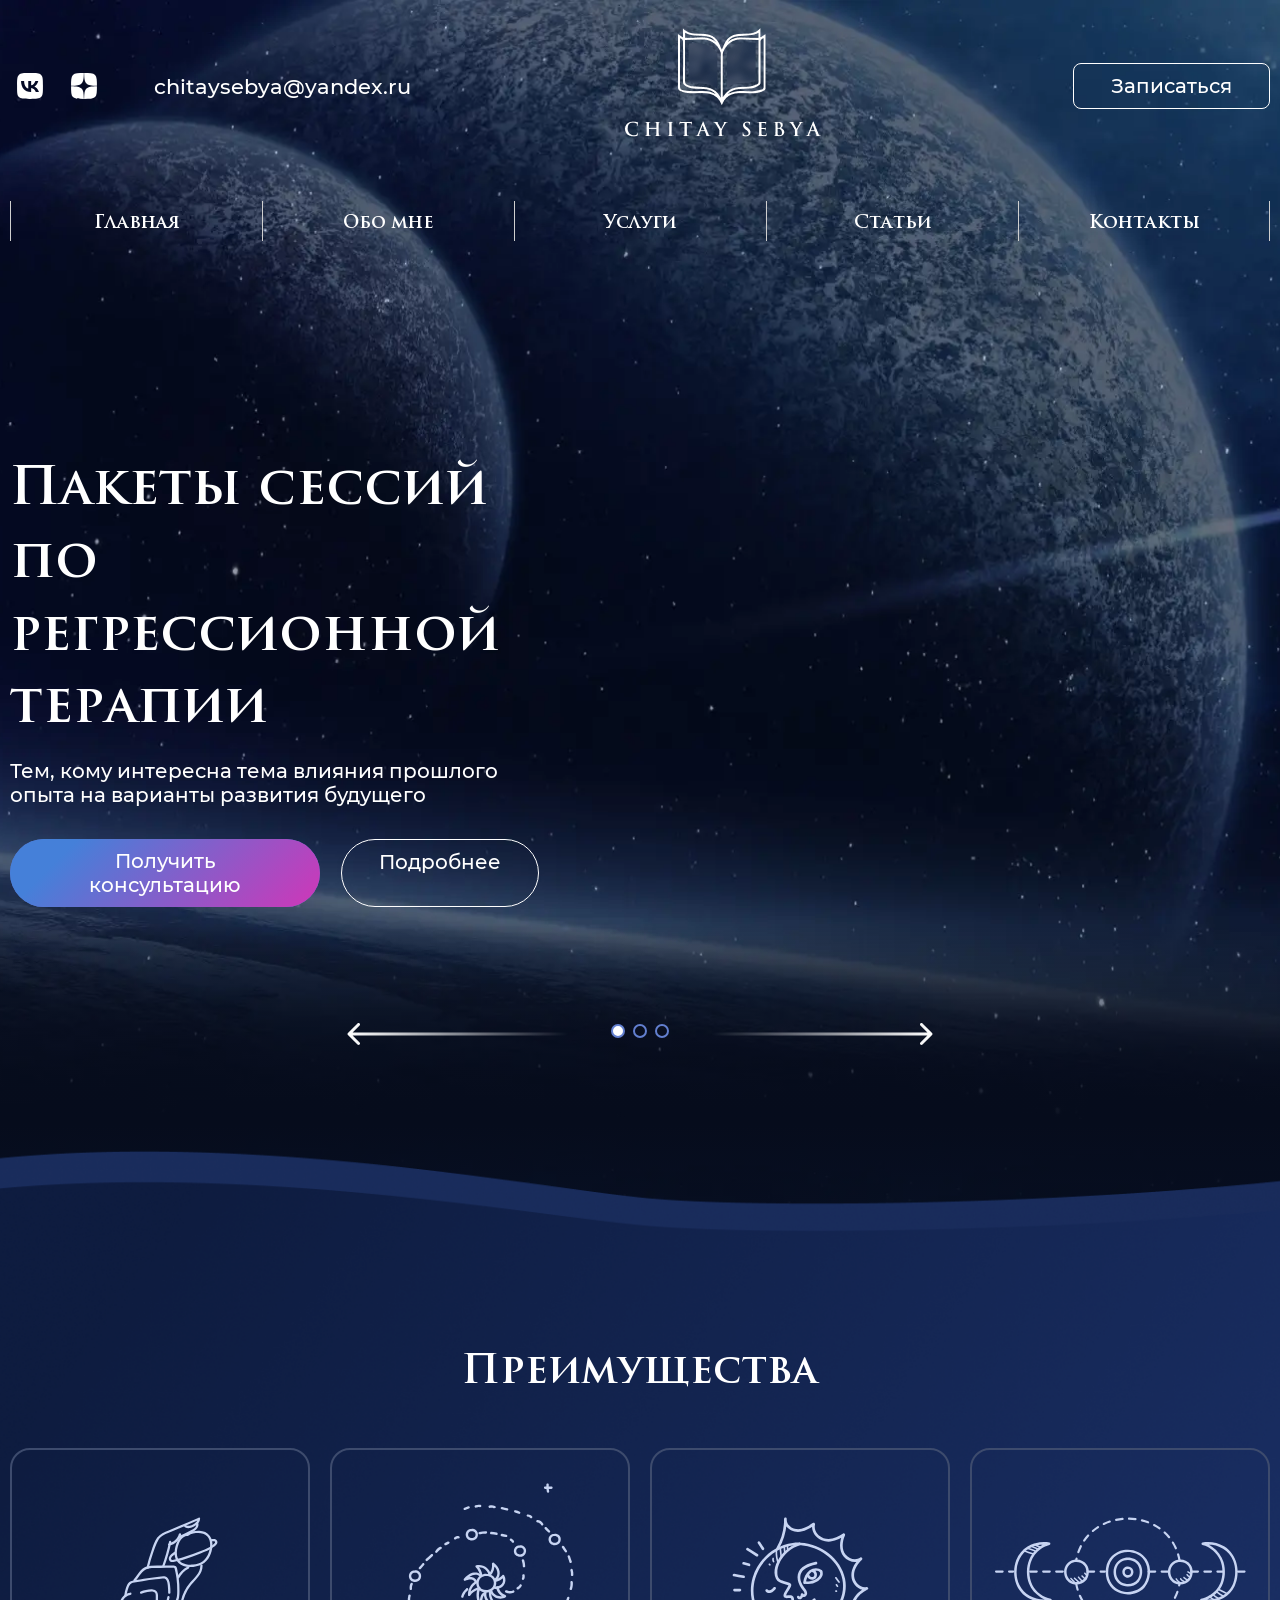
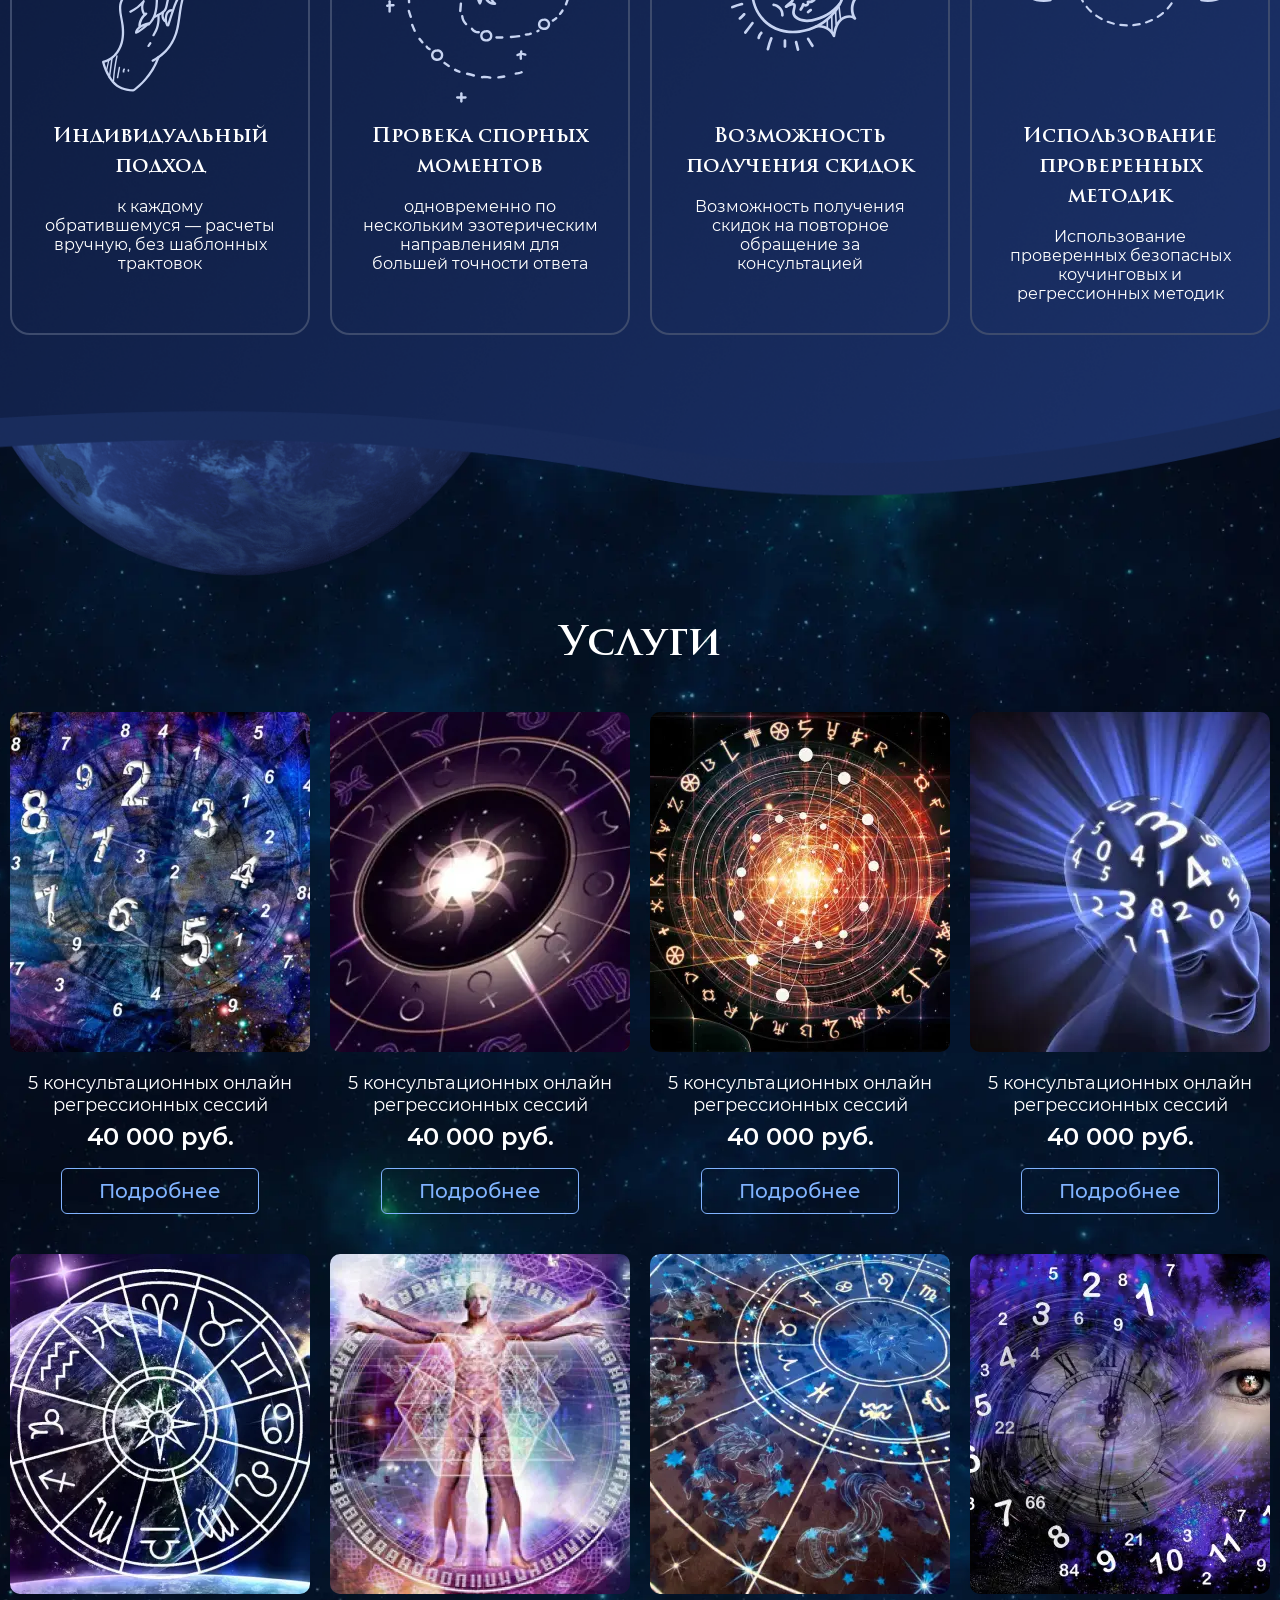
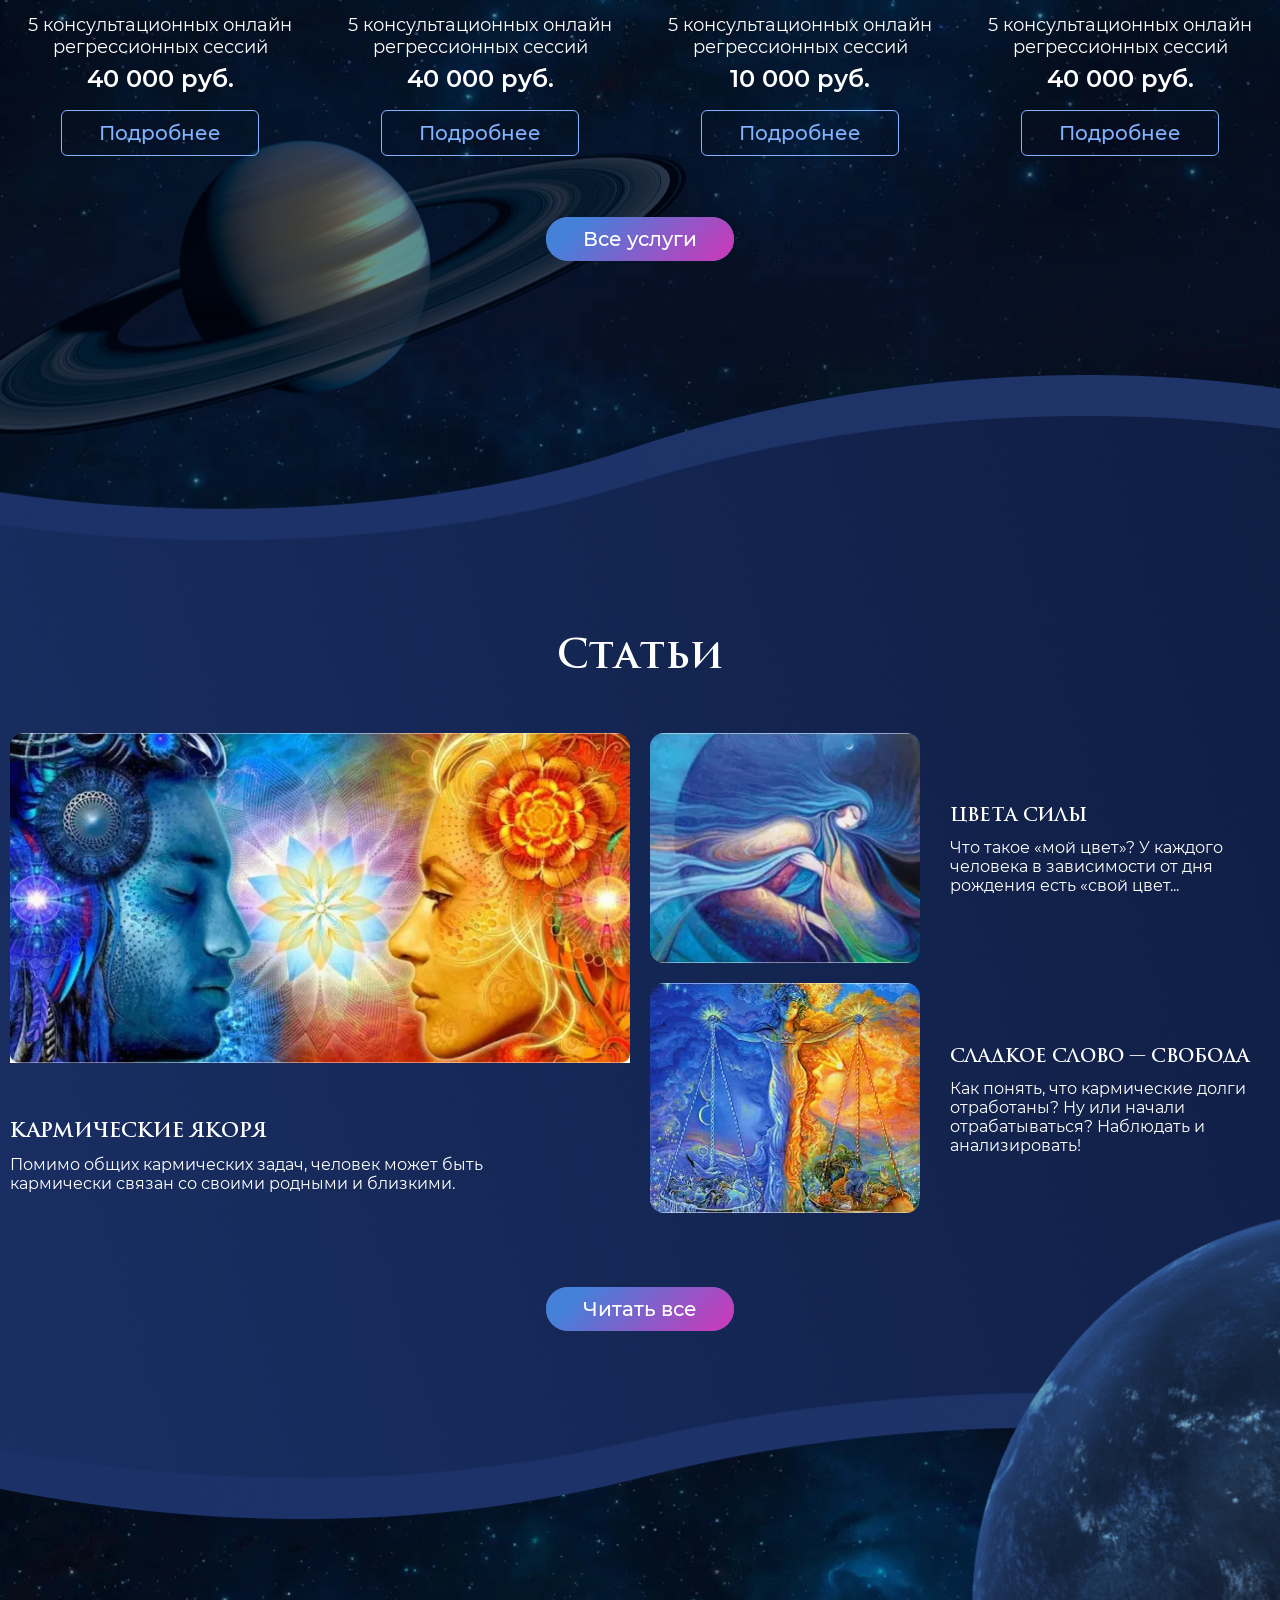
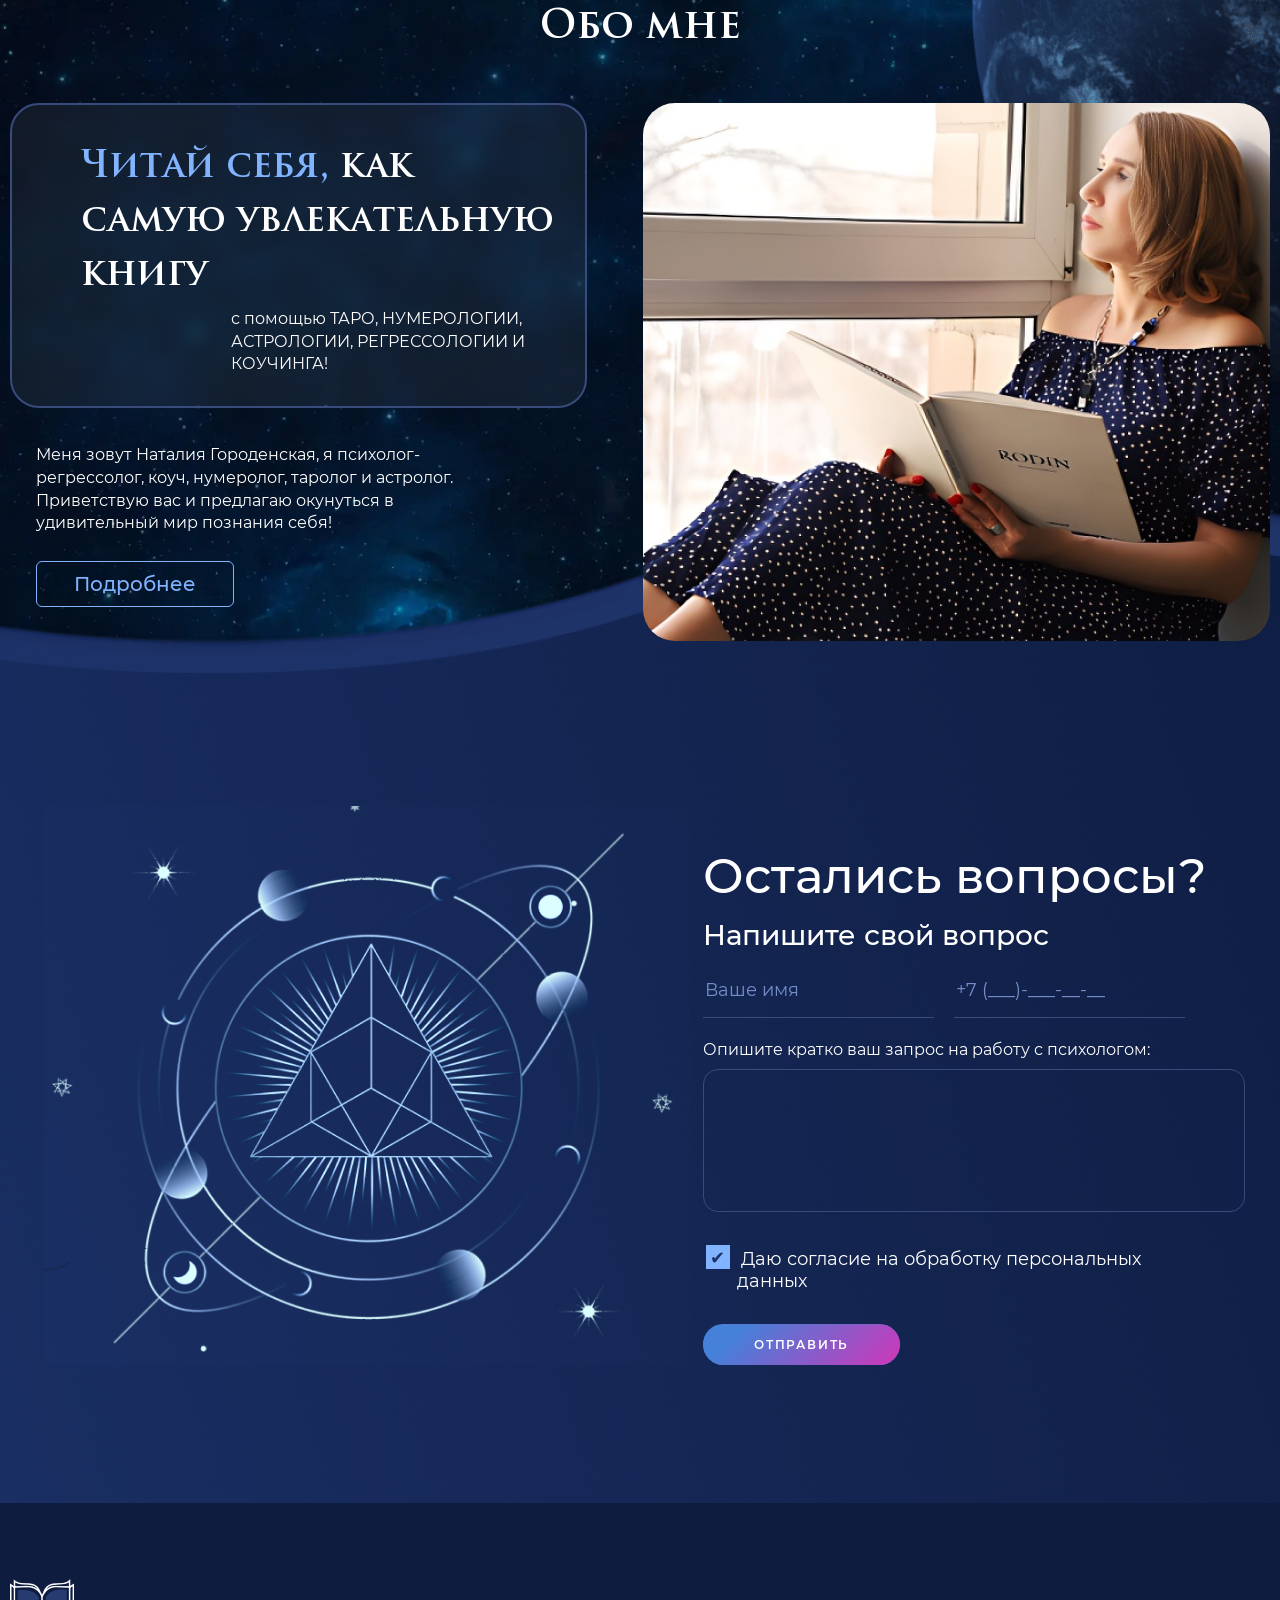
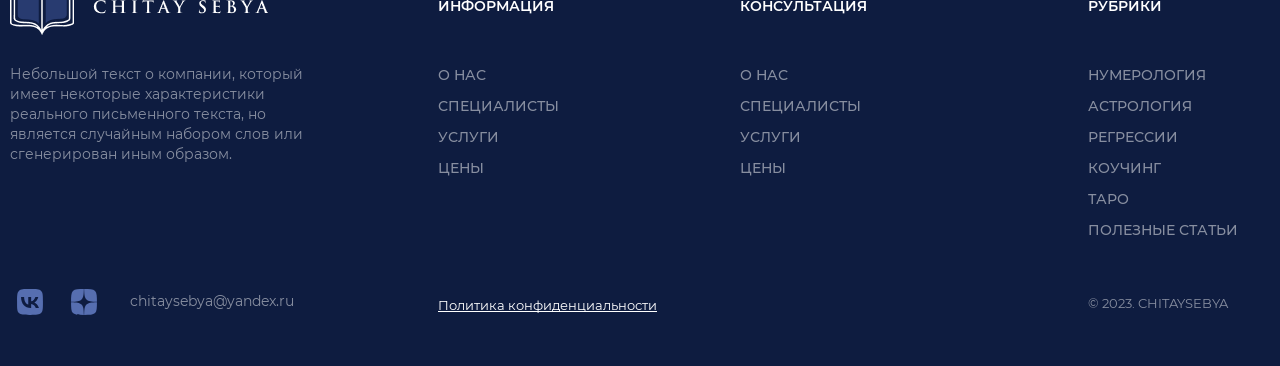
==== index.html @ 05bf6396 "monday" ====
<!DOCTYPE html>
<html lang="ru">

<head>
    <meta charset="UTF-8">
    <meta name="viewport" content="width=device-width, initial-scale=1.0">
    <link rel="shortcut icon" type="image/svg" href="./img/favicon2.svg">
    <link rel="stylesheet" href="https://cdn.jsdelivr.net/npm/swiper@9/swiper-bundle.min.css" />
    <link rel="stylesheet" href="./style.css">
    <script defer src="https://cdn.jsdelivr.net/npm/swiper@9/swiper-bundle.min.js"></script>
    <script defer src="./inputmask.min.js"></script>
    <script defer src="./index.js"></script>
    <title>CHITAY SEBYA</title>
</head>

<body>
    <header class="header">
        <div class="container">
            <div class="navigation">
                <div class="contacts">
                    <div class="contacts__wrapper">
                        <ul class="list-reset socials">
                            <li class="socials__item">
                                <a class="socials__link" href="" aria-label="Наша компания вконтакте">
                                    <svg width="40" height="40" viewBox="0 0 40 40" fill="none"
                                        xmlns="http://www.w3.org/2000/svg">
                                        <path fill-rule="evenodd" clip-rule="evenodd"
                                            d="M8.87822 8.87798C7.05884 10.6974 7.05884 13.6256 7.05884 19.4821V20.5174C7.05884 26.3739 7.05884 29.3022 8.87822 31.1216C10.6976 32.9409 13.6258 32.9409 19.4824 32.9409H20.5177C26.3742 32.9409 29.3024 32.9409 31.1218 31.1216C32.9412 29.3022 32.9412 26.3739 32.9412 20.5174V19.4821C32.9412 13.6256 32.9412 10.6974 31.1218 8.87798C29.3024 7.05859 26.3742 7.05859 20.5177 7.05859H19.4824C13.6258 7.05859 10.6976 7.05859 8.87822 8.87798ZM11.0407 15.0226C11.1862 21.8624 14.6781 25.9729 20.8002 25.9729H21.1472V22.0597C23.3969 22.2789 25.0979 23.8902 25.7806 25.9729H28.9593C28.0863 22.8599 25.7918 21.139 24.3592 20.4813C25.7918 19.6702 27.8064 17.6972 28.2876 15.0226H25.4C24.7733 17.1929 22.9156 19.166 21.1472 19.3523V15.0226H18.2596V22.6078C16.4688 22.1693 14.2081 20.0429 14.1074 15.0226H11.0407Z"
                                            fill="white" />
                                    </svg>
                                </a>
                            </li>
                            <li class="socials__item">
                                <a class="socials__link" href="" aria-label="Наша компания на дзен">
                                    <svg width="40" height="40" viewBox="0 0 40 40" fill="none"
                                        xmlns="http://www.w3.org/2000/svg">
                                        <path fill-rule="evenodd" clip-rule="evenodd"
                                            d="M22.4958 22.4956C20.4622 24.5939 20.3235 27.2099 20.1387 32.9409C25.4815 32.9409 29.1698 32.9225 31.074 31.0737C32.9227 29.1695 32.9412 25.3057 32.9412 20.1384C27.2101 20.3233 24.5941 20.462 22.4958 22.4956ZM19.8614 32.9409C14.5185 32.9409 10.8303 32.9225 8.92606 31.0737C7.07733 29.1695 7.05884 25.3057 7.05884 20.1384C12.7899 20.3233 15.4059 20.462 17.5042 22.4956C19.5378 24.5939 19.6765 27.2099 19.8614 32.9409ZM17.5042 17.504C15.4059 19.5376 12.7899 19.6762 7.05884 19.8611C7.05884 14.6939 7.07733 10.83 8.92606 8.92582C10.8303 7.07708 14.5277 7.05859 19.8614 7.05859C19.6765 12.7897 19.5378 15.4057 17.5042 17.504ZM20.1387 7.05859C20.3143 12.7897 20.4622 15.4057 22.4958 17.504C24.5941 19.5376 27.2101 19.6762 32.9412 19.8611C32.9412 14.6939 32.9227 10.83 31.074 8.92582C29.1698 7.07708 25.4815 7.05859 20.1387 7.05859Z"
                                            fill="white" />
                                    </svg>
                                </a>
                            </li>
                        </ul>
                        <a class="contacts__mail" href="mailto:chitaysebya@yandex.ru">chitaysebya@yandex.ru</a>
                    </div>
                    <div class="contacts__logo">
                        <a class="contacts__link" href="#">
                            <img src="./img/logo.png" alt="Логотип">
                        </a>
                    </div>
                    <div>
                        <button class="btn btn-transparent" id="need-consultation">
                            Записаться
                        </button>
                    </div>

                </div>
                <nav class="nav">
                    <ul class="list-reset nav__list">
                        <li class="nav__item">
                            <a class="nav__link" href="#">
                                Главная
                            </a>
                        </li>
                        <li class="nav__item">
                            <a class="nav__link" href="#">
                                Обо мне
                            </a>
                        </li>
                        <li class="nav__item">
                            <a class="nav__link" href="#">
                                Услуги
                            </a>
                        </li>
                        <li class="nav__item">
                            <a class="nav__link" href="#">
                                Статьи
                            </a>
                        </li>
                        <li class="nav__item">
                            <a class="nav__link" href="#">
                                Контакты
                            </a>
                        </li>
                    </ul>
                </nav>
            </div>
            <div class="slides">
                <div class="swiper">
                    <div class="swiper-wrapper">
                        <div class="swiper-slide">
                            <div class="text">
                                <div class="main-title">
                                    Пакеты сессий по регрессионной терапии
                                </div>
                                <p class="text__descr">
                                    Тем, кому интересна тема влияния прошлого опыта на варианты развития будущего
                                </p>
                                <div class="button-wrapper">
                                    <button class="btn btn-colored">
                                        Получить консультацию
                                    </button>
                                    <a class="btn btn-transparent btn-radius">
                                        Подробнее
                                    </a>
                                </div>
                            </div>
                        </div>
                        <div class="swiper-slide">
                            <div class="text">
                                <div class="main-title">
                                    Пакеты сессий по регрессионной терапии
                                </div>
                                <p class="text__descr">
                                    Тем, кому интересна тема влияния прошлого опыта на варианты развития будущего
                                </p>
                                <div class="button-wrapper">
                                    <button class="btn btn-colored">
                                        Получить консультацию
                                    </button>
                                    <a class="btn btn-transparent btn-radius">
                                        Подробнее
                                    </a>
                                </div>
                            </div>
                        </div>
                        <div class="swiper-slide">
                            <div class="text">
                                <div class="main-title">
                                    Пакеты сессий по регрессионной терапии
                                </div>
                                <p class="text__descr">
                                    Тем, кому интересна тема влияния прошлого опыта на варианты развития будущего
                                </p>
                                <div class="button-wrapper">
                                    <button class="btn btn-colored">
                                        Получить консультацию
                                    </button>
                                    <a class="btn btn-transparent btn-radius">
                                        Подробнее
                                    </a>
                                </div>
                            </div>
                        </div>
                    </div>
                    <div class="swiper-pagination"></div>
                    <div class="swiper-button-prev" aria-label="Кнопка. Предыдущий слайд">
                    </div>
                    <div class="swiper-button-next" aria-label="Кнопка. Следующий слайд">
                    </div>
                </div>
            </div>
        </div>
    </header>
    <main class="main">
        <div class="benefits">
            <div class="container">
                <div class="benefits__contant">
                    <div class="title">
                        Преимущества
                    </div>
                    <ul class="list-reset benefits__list">
                        <li class="benefits__item">
                            <a href="#" class="benefits__link benefits__link-1">
                                <div class="title benefits__title">
                                    Индивидуальный подход
                                </div>
                                <p class="paragraph">
                                    к каждому обратившемуся&nbsp;&mdash; расчеты вручную, без шаблонных
                                    трактовок
                                </p>
                            </a>
                        </li>
                        <li class="benefits__item">
                            <a href="#" class="benefits__link benefits__link-2">
                                <div class="title benefits__title">
                                    Провека спорных моментов
                                </div>
                                <p class="paragraph">
                                    одновременно по нескольким эзотерическим направлениям для большей точности
                                    ответа
                                </p>
                            </a>
                        </li>
                        <li class="benefits__item">
                            <a href="#" class="benefits__link benefits__link-3">
                                <div class="title benefits__title">
                                    Возможность получения скидок
                                </div>
                                <p class="paragraph">
                                    Возможность получения скидок на повторное обращение за консультацией
                                </p>
                            </a>
                        </li>
                        <li class="benefits__item">
                            <a href="#" class="benefits__link benefits__link-4">
                                <div class="title benefits__title">
                                    Использование проверенных методик
                                </div>
                                <p class="paragraph">
                                    Использование проверенных безопасных коучинговых и регрессионных методик
                                </p>
                            </a>
                        </li>
                    </ul>
                </div>
            </div>
        </div>
        <div class="services">
            <div class="container">
                <div class="title services__title">
                    Услуги
                </div>
                <ul class="list-reset services__list">
                    <li class="services__item">
                        <div class="services__img">
                            <img src="./img/services1.webp" alt="Нумерология визуальное представление">
                        </div>
                        <p class="paragraph services__paragraph">
                            5 консультационных онлайн регрессионных сессий
                        </p>
                        <p class="paragraph paragraph-price">
                            40 000 руб.
                        </p>
                        <a class="btn btn-transparent services__btn btn-link">
                            Подробнее
                        </a>
                    </li>
                    <li class="services__item">
                        <div class="services__img">
                            <img src="./img/services2.webp" alt="Нумерология визуальное представление">
                        </div>
                        <p class="paragraph services__paragraph">
                            5 консультационных онлайн регрессионных сессий
                        </p>
                        <p class="paragraph paragraph-price">
                            40 000 руб.
                        </p>
                        <a class="btn btn-transparent services__btn btn-link">
                            Подробнее
                        </a>
                    </li>
                    <li class="services__item">
                        <div class="services__img">
                            <img src="./img/services3.webp" alt="Нумерология визуальное представление">
                        </div>
                        <p class="paragraph services__paragraph">
                            5 консультационных онлайн регрессионных сессий
                        </p>
                        <p class="paragraph paragraph-price">
                            40 000 руб.
                        </p>
                        <a class="btn btn-transparent services__btn btn-link">
                            Подробнее
                        </a>
                    </li>
                    <li class="services__item">
                        <div class="services__img">
                            <img src="./img/services4.webp" alt="Нумерология визуальное представление">
                        </div>
                        <p class="paragraph services__paragraph">
                            5 консультационных онлайн регрессионных сессий
                        </p>
                        <p class="paragraph paragraph-price">
                            40 000 руб.
                        </p>
                        <a class="btn btn-transparent services__btn btn-link">
                            Подробнее
                        </a>
                    </li>
                    <li class="services__item">
                        <div class="services__img">
                            <img src="./img/services5.webp" alt="Нумерология визуальное представление">
                        </div>
                        <p class="paragraph services__paragraph">
                            5 консультационных онлайн регрессионных сессий
                        </p>
                        <p class="paragraph paragraph-price">
                            40 000 руб.
                        </p>
                        <a class="btn btn-transparent services__btn btn-link">
                            Подробнее
                        </a>
                    </li>
                    <li class="services__item">
                        <div class="services__img">
                            <img src="./img/services6.webp" alt="Нумерология визуальное представление">
                        </div>
                        <p class="paragraph services__paragraph">
                            5 консультационных онлайн регрессионных сессий
                        </p>
                        <p class="paragraph paragraph-price">
                            40 000 руб.
                        </p>
                        <a class="btn btn-transparent services__btn btn-link">
                            Подробнее
                        </a>
                    </li>
                    <li class="services__item">
                        <div class="services__img">
                            <img src="./img/services7.webp" alt="Нумерология визуальное представление">
                        </div>
                        <p class="paragraph services__paragraph">
                            5 консультационных онлайн регрессионных сессий
                        </p>
                        <p class="paragraph paragraph-price">
                            10 000 руб.
                        </p>
                        <a class="btn btn-transparent services__btn btn-link">
                            Подробнее
                        </a>
                    </li>
                    <li class="services__item">
                        <div class="services__img">
                            <img src="./img/services8.webp" alt="Нумерология визуальное представление">
                        </div>
                        <p class="paragraph services__paragraph">
                            5 консультационных онлайн регрессионных сессий
                        </p>
                        <p class="paragraph paragraph-price">
                            40 000 руб.
                        </p>
                        <a class="btn btn-transparent services__btn btn-link">
                            Подробнее
                        </a>
                    </li>
                </ul>
                <div class="services__center">
                    <a class="btn btn-colored btn-link">
                        Все услуги
                    </a>
                </div>
            </div>
        </div>
        <div class="articles">
            <div class="container">
                <div class="articles__content">
                    <div class="title">
                        Статьи
                    </div>
                    <div class="articles__articles">
                        <div class="articles__item">
                            <a class="articles__link" href="">
                                <article>
                                    <div class="articles__img">
                                        <img src="./img/articlesBig.webp"
                                            alt="Метафорические карты. Мужчина и женщина смотрят друг на друга">
                                    </div>
                                    <div class="title articles__title">
                                        КАРМИЧЕСКИЕ ЯКОРЯ
                                    </div>
                                    <p class="paragraph articles__paragraph">
                                        Помимо общих кармических задач, человек может быть кармически связан
                                        со своими
                                        родными и близкими.
                                    </p>
                                </article>
                            </a>
                        </div>
                        <div class="articles__item item">
                            <div class="item__mini">
                                <a class="articles__link" href="">
                                    <article class="item__article">
                                        <div class="item__img">
                                            <img src="./img/articlesMini1.webp"
                                                alt="Метафорические карты.Изображение женщины">
                                        </div>
                                        <div class="item__text">
                                            <div class="title item__title">
                                                ЦВЕТА СИЛЫ
                                            </div>
                                            <p class="paragraph item__paragraph">
                                                Что такое &laquo;мой цвет&raquo;? У каждого человека
                                                в зависимости
                                                от дня рождения есть &laquo;свой цвет...
                                            </p>
                                        </div>
                                    </article>
                                </a>
                            </div>
                            <div class="item__mini">
                                <a class="articles__link" href="">
                                    <article class="item__article">
                                        <div class="item__img">
                                            <img src="./img/articlesMini2.webp"
                                                alt="Метафорические карты.Изображены весы в виде женщины">
                                        </div>
                                        <div class="item__text">
                                            <div class="title item__title">
                                                СЛАДКОЕ СЛОВО&nbsp;&mdash; СВОБОДА
                                            </div>
                                            <p class="paragraph item__paragraph">
                                                Как понять, что кармические долги отработаны? Ну или начали
                                                отрабатываться?
                                                Наблюдать и анализировать!
                                            </p>
                                        </div>
                                    </article>
                                </a>
                            </div>
                        </div>
                    </div>
                    <div class="services__center">
                        <a class="btn btn-colored btn-link">
                            Читать все
                        </a>
                    </div>
                </div>
            </div>
        </div>
        <div class="about-me">
            <div class="container about-me__container">
                <div class="title">
                    Обо мне
                </div>
                <div class="about-me__contant">
                    <div class="about-me__item">
                        <a class="about-me__link" href="#">
                            <div class="about-me__link-blur">
                            </div>
                            <div class="title about-me__title">
                                <span class="title__colored">Читай себя,</span> как самую увлекательную книгу
                            </div>
                            <p class="paragraph about-me__link-paragraph">
                                с помощью ТАРО, НУМЕРОЛОГИИ, АСТРОЛОГИИ, РЕГРЕССОЛОГИИ И КОУЧИНГА!
                            </p>
                        </a>
                        <p class="paragraph about-me__paragraph">
                            Меня зовут Наталия Городенская, я психолог-регрессолог, коуч, нумеролог, таролог
                            и астролог. Приветствую вас и предлагаю окунуться в удивительный мир познания
                            себя!
                        </p>
                        <div class="button-padding">
                            <a class="btn btn-transparent services__btn btn-link" href="#">
                                Подробнее
                            </a>
                        </div>
                    </div>
                    <div class="about-me__item about-me__img">
                        <img src="./img/about-me.jpg" alt="Наталия Городенская фото">
                    </div>
                </div>
            </div>
        </div>
        <div class="any-questions">
            <div class="container">
                <div class="any-questions__content">
                    <div class="any-questions__text">
                        <div class="any-questions__title">
                            Остались вопросы?
                        </div>
                        <div class="any-questions__title any-questions__title-mini">
                            Напишите свой вопрос
                        </div>
                        <form id="form" action="">
                            <input type="hidden" name="form" value="questions">
                            <div class="form__inputs">
                                <label class="visually-hidden" for="name">Введите ваше имя</label>
                                <input id="name" class="name" type="text" name="name" placeholder="Ваше имя">
                                <label class="visually-hidden" for="tel">Введите ваш телефон</label>
                                <input id="tel" class="tel" type="tel" name="tel" placeholder="+7 (___)-___-__-__">
                            </div>
                            <label class="label-descr">
                                <span class="label-span">Опишите кратко ваш запрос на&nbsp;работу
                                    с&nbsp;психологом:</span>
                                <textarea id="descr" class="descr" name="descr"></textarea>
                            </label>
                            <label class="checkbox">
                                <input class="checkbox-hidden" type="checkbox" checked name="checked">
                                <span class="checkbox__span">Даю согласие на обработку персональных данных</span>
                            </label>
                            <div class="invalid">
                                Заполните все поля
                            </div>
                            <button class="btn btn-colored any-questions__btn" type="submit">Отправить</button>
                        </form>
                    </div>
                </div>
            </div>
        </div>
        <div class="pop-up-wrapper">
            <div class="pop-up">
                <button class="btn pop-up__btn" aria-label="Закрыть форму заказа услуги">
                    <svg width="32" height="32" viewBox="0 0 32 32" fill="none" xmlns="http://www.w3.org/2000/svg">
                        <path
                            d="M15.9998 26.6665C10.1198 26.6665 5.33317 21.8798 5.33317 15.9998C5.33317 10.1198 10.1198 5.33317 15.9998 5.33317C21.8798 5.33317 26.6665 10.1198 26.6665 15.9998C26.6665 21.8798 21.8798 26.6665 15.9998 26.6665ZM15.9998 2.6665C8.6265 2.6665 2.6665 8.6265 2.6665 15.9998C2.6665 23.3732 8.6265 29.3332 15.9998 29.3332C23.3732 29.3332 29.3332 23.3732 29.3332 15.9998C29.3332 8.6265 23.3732 2.6665 15.9998 2.6665ZM19.4532 10.6665L15.9998 14.1198L12.5465 10.6665L10.6665 12.5465L14.1198 15.9998L10.6665 19.4532L12.5465 21.3332L15.9998 17.8798L19.4532 21.3332L21.3332 19.4532L17.8798 15.9998L21.3332 12.5465L19.4532 10.6665Z"
                            fill="#3D4B6D" />
                    </svg>
                </button>
                <div class="pop-up__header">
                    Заказать услугу
                </div>
                <div class="pop-up__descr">
                    Оставьте свои контактные <br>данные и мы с Вами свяжемся в ближайшее время
                </div>
                <form class="pop-up__form" action="">
                    <input type="hidden" name="form" value="need a consultation">
                    <div class="form__inputs pop-up__inputs">
                        <label class="visually-hidden" for="p-name">Введите ваше имя</label>
                        <input id="p-name" class="name p-name" type="text" name="name" placeholder="Ваше имя">
                        <label class="visually-hidden" for="p-tel">Введите ваш телефон</label>
                        <input id="p-tel" class="tel p-tel" type="tel" name="tel" placeholder="+7 (___)-___-__-__">
                    </div>
                    <label class="p-checkbox">
                        <input class="p-checkbox-hidden" type="checkbox" checked name="checked">
                        <span class="p-checkbox__span">Даю согласие на обработку персональныx данных</span>
                    </label>
                    <div class="invalid p-invalid">
                        Заполните все поля
                    </div>
                    <button class="btn btn-colored any-questions__btn" type="submit">Отправить</button>
                </form>
            </div>
        </div>
    </main>
    <footer class="footer">
        <div class="container footer__container">
            <div class="footer__flex footer__flex_1">
                <a class="footer__logo" href="#">
                    <img src="./img/footer-logo.png" alt="Логотип">
                </a>
                <p class="paragraph footer__paragraph">
                    Небольшой текст о компании, который имеет некоторые характеристики реального письменного текста, но
                    является случайным набором слов или сгенерирован иным образом.
                </p>
                <div class="contacts__wrapper footer__wrapper">
                    <ul class="list-reset socials">
                        <li class="socials__item">
                            <a class="socials__link socials__link_footer" href="" aria-label="Наша компания вконтакте">
                                <svg width="40" height="40" viewBox="0 0 40 40" fill="none"
                                    xmlns="http://www.w3.org/2000/svg">
                                    <path fill-rule="evenodd" clip-rule="evenodd"
                                        d="M8.87822 8.87798C7.05884 10.6974 7.05884 13.6256 7.05884 19.4821V20.5174C7.05884 26.3739 7.05884 29.3022 8.87822 31.1216C10.6976 32.9409 13.6258 32.9409 19.4824 32.9409H20.5177C26.3742 32.9409 29.3024 32.9409 31.1218 31.1216C32.9412 29.3022 32.9412 26.3739 32.9412 20.5174V19.4821C32.9412 13.6256 32.9412 10.6974 31.1218 8.87798C29.3024 7.05859 26.3742 7.05859 20.5177 7.05859H19.4824C13.6258 7.05859 10.6976 7.05859 8.87822 8.87798ZM11.0407 15.0226C11.1862 21.8624 14.6781 25.9729 20.8002 25.9729H21.1472V22.0597C23.3969 22.2789 25.0979 23.8902 25.7806 25.9729H28.9593C28.0863 22.8599 25.7918 21.139 24.3592 20.4813C25.7918 19.6702 27.8064 17.6972 28.2876 15.0226H25.4C24.7733 17.1929 22.9156 19.166 21.1472 19.3523V15.0226H18.2596V22.6078C16.4688 22.1693 14.2081 20.0429 14.1074 15.0226H11.0407Z"
                                        fill="white" />
                                </svg>
                            </a>
                        </li>
                        <li class="socials__item">
                            <a class="socials__link socials__link_footer" href="" aria-label="Наша компания на дзен">
                                <svg width="40" height="40" viewBox="0 0 40 40" fill="none"
                                    xmlns="http://www.w3.org/2000/svg">
                                    <path fill-rule="evenodd" clip-rule="evenodd"
                                        d="M22.4958 22.4956C20.4622 24.5939 20.3235 27.2099 20.1387 32.9409C25.4815 32.9409 29.1698 32.9225 31.074 31.0737C32.9227 29.1695 32.9412 25.3057 32.9412 20.1384C27.2101 20.3233 24.5941 20.462 22.4958 22.4956ZM19.8614 32.9409C14.5185 32.9409 10.8303 32.9225 8.92606 31.0737C7.07733 29.1695 7.05884 25.3057 7.05884 20.1384C12.7899 20.3233 15.4059 20.462 17.5042 22.4956C19.5378 24.5939 19.6765 27.2099 19.8614 32.9409ZM17.5042 17.504C15.4059 19.5376 12.7899 19.6762 7.05884 19.8611C7.05884 14.6939 7.07733 10.83 8.92606 8.92582C10.8303 7.07708 14.5277 7.05859 19.8614 7.05859C19.6765 12.7897 19.5378 15.4057 17.5042 17.504ZM20.1387 7.05859C20.3143 12.7897 20.4622 15.4057 22.4958 17.504C24.5941 19.5376 27.2101 19.6762 32.9412 19.8611C32.9412 14.6939 32.9227 10.83 31.074 8.92582C29.1698 7.07708 25.4815 7.05859 20.1387 7.05859Z"
                                        fill="white" />
                                </svg>
                            </a>
                        </li>
                    </ul>
                    <a class="contacts__mail footer__mail" href="mailto:chitaysebya@yandex.ru">chitaysebya@yandex.ru</a>
                </div>
            </div>
            <div class="footer__flex footer__flex_2">
                <div class="footer__middle">
                    <div class="footer__middle-item">
                        <div class="footer__header">
                            Информация
                        </div>
                        <ul class="list-reset footer__list">
                            <li class="footer__item">
                                <a href="#" class="footer__item_link">
                                    о нас
                                </a>
                            </li>
                            <li class="footer__item">
                                <a href="#" class="footer__item_link">
                                    специалисты
                                </a>
                            </li>
                            <li class="footer__item">
                                <a href="#" class="footer__item_link">
                                    услуги
                                </a>
                            </li>
                            <li class="footer__item">
                                <a href="#" class="footer__item_link">
                                    цены
                                </a>
                            </li>
                        </ul>
                    </div>
                    <div class="footer__middle-item">
                        <div class="footer__header">
                            Консультация
                        </div>
                        <ul class="list-reset footer__list">
                            <li class="footer__item">
                                <a href="#" class="footer__item_link">
                                    о нас
                                </a>
                            </li>
                            <li class="footer__item">
                                <a href="#" class="footer__item_link">
                                    специалисты
                                </a>
                            </li>
                            <li class="footer__item">
                                <a href="#" class="footer__item_link">
                                    услуги
                                </a>
                            </li>
                            <li class="footer__item">
                                <a href="#" class="footer__item_link">
                                    цены
                                </a>
                            </li>
                        </ul>
                    </div>
                </div>
                <a class="footer__flex_link" href="#">Политика конфиденциальности</a>
            </div>
            <div class="footer__flex footer__flex_3">
                <div class="footer__header">
                    Рубрики
                </div>
                <ul class="list-reset footer__list">
                    <li class="footer__item">
                        <a href="#" class="footer__item_link">
                            Нумерология
                        </a>
                    </li>
                    <li class="footer__item">
                        <a href="#" class="footer__item_link">
                            Астрология
                        </a>
                    </li>
                    <li class="footer__item">
                        <a href="#" class="footer__item_link">
                            Регрессии
                        </a>
                    </li>
                    <li class="footer__item">
                        <a href="#" class="footer__item_link">
                            Коучинг
                        </a>
                    </li>
                    <li class="footer__item">
                        <a href="#" class="footer__item_link">
                            Таро
                        </a>
                    </li>
                    <li class="footer__item">
                        <a href="#" class="footer__item_link">
                            Полезные статьи
                        </a>
                    </li>
                </ul>
                <div class="trade-mark">
                    © 2023. CHITAYSEBYA
                </div>
            </div>
        </div>
    </footer>
</body>

</html>
---- style.css ----
@font-face {
    font-family: "TrajanPro3";
    src: local("TrajanPro3 SemiBold"), local("TrajanPro3-SemiBold"),
    url("./fonts/TrajanPro3SemiBold.woff2") format("woff2"),
    url("./fonts/TrajanPro3SemiBold.woff") format("woff");
    font-weight: 600;
    font-style: normal;
    font-display: swap;
}

@font-face {
    font-family: "Montserrat";
    src: local("Montserrat Regular"), local("Montserrat-Regular"),
    url("./fonts/MontserratRegular.woff2") format("woff2"),
    url("./fonts/MontserratRegular.woff") format("woff");
    font-weight: 400;
    font-style: normal;
    font-display: swap;
}

@font-face {
    font-family: "Montserrat";
    src: local("Montserrat SemiBold"), local("Montserrat-SemiBold"),
    url("./fonts/MontserratSemiBold.woff2") format("woff2"),
    url("./fonts/MontserratSemiBold.woff") format("woff");
    font-weight: 600;
    font-style: normal;
    font-display: swap;
}

@font-face {
    font-family: "Montserrat";
    src: local("Montserrat Medium"), local("Montserrat-Medium"),
    url("./fonts/MontserratMedium.woff2") format("woff2"),
    url("./fonts/MontserratMedium.woff") format("woff");
    font-weight: 500;
    font-style: normal;
    font-display: swap;
}

*,
*::before,
*::after {
  box-sizing: border-box;  
}

:root {
    --background-color: #060C1C;
    --button-background: linear-gradient(135deg, #4580D9 18.00%, #D036B8 100%);
    --hover-color: #81b3ff;
    --background-btn-hover: #5d75d4;
    --form-color: #384b7b;
    --footer-background-color: #0e1c40;
}

body {
    margin: 0;
    min-width: 375px;
    font-family: "Montserrat", "TrajanPro3";
    font-weight: 400;
    background-color: var(--background-color);
    overflow-x: hidden;
}

img {
    width: 100%;
    height: 100%;
    overflow: hidden;
    object-fit: cover;
    transition: transform 0.3s ease-in-out;
}

.btn {
    padding: 0;
    border: 1px solid transparent;
    font-family: "Montserrat";
    background-color: transparent;
    cursor: pointer;
}
a {
    color: inherit;
    text-decoration: none;
}

address {
    font-style: normal;
}

.list-reset {
    padding: 0;
    margin: 0;
    list-style: none;
}

.visually-hidden {
    position: absolute;
    width: 1px;
    height: 1px;
    margin: -1px;
    border: 0;
    padding: 0;
    overflow: hidden;
    clip: rect(0 0 0 0);
    clip-path: inset(100%);
}

.container {
    max-width: 1432px;
    margin: 0 auto;
    padding: 0 10px;
}

.header {
    padding-top: 28px;
    background: linear-gradient(180deg, rgba(0, 0, 0, 0.00) 82.24%, #060C1C 100%), url(./img/header.webp) no-repeat center / cover;
}

.contacts {
    margin-bottom: 57px;
    display: flex;
    align-items: center;
    gap: 214px;
}

.socials {
    display: flex;
    gap: 14px;
}

.socials__item {
    width: 40px;
    height: 40px;
}

.socials__link {
    position: relative;
    display: inline-block;
    height: 100%;
}

.socials__link svg path {
    transition: fill 0.3s ease-in-out;
}

.socials__link::before {
    content: "";
    position: absolute;
    top: -3px;
    bottom: -3px;
    right: -3px;
    left: -3px;
    border: 2px solid  #fff;
    border-radius: 5px;
    opacity: 0;
    transition: opacity 0.3s ease-in-out;
}

.contacts__wrapper {
    display: flex;
    gap: 50px;
    align-items: center;
}

.contacts__mail {
    position: relative;
    color: #FFF;
    font-size: 20.952px;
    font-family: "Montserrat";
    font-weight: 500;
    transition: color 0.3s ease-in-out;
}

.contacts__mail::before {
    content: "";
    position: absolute;
    top: -3px;
    bottom: -3px;
    right: -3px;
    left: -3px;
    border: 2px solid currentColor;
    border-radius: 5px;
    opacity: 0;
    transition: opacity 0.3s ease-in-out;
}

.navigation {
    margin-bottom: 70px;
}

.contacts__logo {
    flex-shrink: 0;
    width: 196px;
    height: 116px;
    margin-right: auto;
}

.nav__list {
    display: flex;
    min-height: 40px;
}

.nav__item {
    width: calc(100% / 5);
    border-left: 1px solid #cfcfcf;
}

.nav__item:last-child {
    border-right: 1px solid #cfcfcf;
}

.nav__link {
    width: 100%;
    height: 100%;
    display: flex;
    align-items: center;
    justify-content: center;
    color: #FFF;
    font-size: 18px;
    font-family: "TrajanPro3";
    font-weight: 600;
    transition: color 0.3s ease-in-out;
}

.btn-transparent {
    padding: 10px 37px;
    color: #FFF;
    font-size: 20px;
    font-family: "Montserrat";
    font-weight: 500;
    border-radius: 8px;
    border: 1px solid #FFF;
    transition: background-color 0.3s ease-in-out, border-color 0.3s ease-in-out;
}

.btn-colored {
    position: relative;
    z-index: 5;
    padding: 10px 37px;
    color: #FFF;
    font-size: 20px;
    font-family: "Montserrat";
    font-weight: 500;
    border: none;
    border-radius: 81px;
    background-color: var(--background-btn-hover);
    border-color: var(--background-btn-hover);
    overflow: hidden;
}

.btn-colored::before {
    position: absolute;
    content: "";
    z-index: -1;
    width: 100%;
    height: 100%;
    left: 50%;
    bottom: 50%;
    transform: translateX(-50%) translateY(50%);
    background-image: var(--button-background);
    transition: opacity 0.3s ease-in-out;
}

.socials__link:focus,
.contacts__mail:focus {
    outline: none;
}

.socials__link:focus::before,
.contacts__mail:focus::before {
    opacity: 1;
}

.contacts__link {
    position: relative;
    display: block;
    width: 100%;
    height: 100%;
}

.contacts__link::before {
    content: "";
    position: absolute;
    width: 100%;
    height: 100%;
    top: -3px;
    bottom: -3px;
    left: 50%;
    border: 2px solid #fff;
    border-radius: 5px;
    opacity: 0;
    transform: translateX(-50%);
    transition: opacity 0.3s ease-in-out;
}

.contacts__link:focus {
    outline: none;
}

.contacts__link:focus::before {
    opacity: 1;
}

.nav__link:focus {
    outline: 1px solid currentColor;
}

.btn-colored:focus::before {
    opacity: 0;
}

.btn-colored:focus {
    outline: none;
}

.btn-transparent:focus {
    outline: none;
    color: #fff;
    background-color: var(--background-btn-hover);
    border-color: var(--background-btn-hover);
}

@media (min-width: 1025px) {
    .socials__link:hover svg path {
        fill: var(--hover-color);
    }

    .contacts__mail:hover {
        color: var(--hover-color);
    }

    .nav__link:hover {
        color: var(--hover-color);
    }

    .btn-colored:hover::before {
        opacity: 0;
    }

    .btn-transparent:hover {
        color: #fff;
        background-color: var(--background-btn-hover);
        border-color: var(--background-btn-hover);
    }
}

.socials__link:active svg path {
    fill: var(--hover-color);
}

.socials__link:active::before {
    opacity: 0;
}

.contacts__mail:active {
    color: var(--hover-color);
}

.nav__link:active {
    color: var(--hover-color);
}

.btn-colored:active::before {
    opacity: 0;
}

.btn-transparent:active {
    color: #fff;
    background-color: var(--background-btn-hover);
    border-color: var(--background-btn-hover);
}

.swiper {
    width: 100%;
    height: 813px;
}

.swiper-slide {
    padding-top: 140px;
    background: url(./img/slider1.svg) no-repeat right  top / 50% 81%;
}

.swiper-button-prev {
    top: 733px;
    left: 337px;
    height: 24px;
    width: 222px;
    background-image: url(./img/arrow1.svg);
    background-repeat: no-repeat;
    background-position: left center;
    background-size: contain;
    transition: background-image 0.3s ease-in-out;
}

.swiper-button-next {
    right: 337px;
    top: 733px;
    height: 24px;
    width: 222px;
    background-image: url(./img/arrow1.svg);
    background-repeat: no-repeat;
    background-position: left center;
    background-size: contain;
    transition: background-image 0.3s ease-in-out;
}

.swiper-button-prev{
    transform: rotate(180deg);
}

.swiper-button-next::after,
.swiper-button-prev::after {
    content: "";
}

@media (min-width: 1025px) {
    .swiper-button-prev:hover {
        background-image: url(./img/arrowHover.svg);
    }
    
    .swiper-button-next:hover {
        background-image: url(./img/arrowHover.svg);
    } 
}

.swiper-button-prev:active {
    background-image: url(./img/arrowHover.svg);
}

.swiper-button-next:active {
    background-image: url(./img/arrowHover.svg);
}


.swiper-horizontal>.swiper-pagination-bullets, .swiper-pagination-bullets.swiper-pagination-horizontal {
    bottom: 82px;
}

.swiper-pagination-bullet {
    margin: 0 7px;
    height: 14px;
    width: 14px;
    opacity: 1;
   background-color: transparent;
   border: 2px solid #627fcf;
}

.swiper-pagination-bullet-active {
    background-color: #fff;
}

.text {
    max-width: 42%;
}

.main-title {
    margin-bottom: 17px;
    font-family: "TrajanPro3";
    color: #FFF;
    font-size: 52px;
    font-style: normal;
    font-weight: 600;
    line-height: 140.4%;
}

.text__descr {
    margin: 0;
    margin-bottom: 32px;
    font-family: "Montserrat";
    color: #FFF;
    font-size: 20px;
    font-style: normal;
    font-weight: 500;
    line-height: normal;
}

.button-wrapper {
    display: flex;
    gap: 21px;
}

.btn-radius {
    border-radius: 81px;
}

.main {
    background: url(./img/back.webp) repeat-y top/ cover;
}

.benefits {
    position: relative;
    padding-top: 216px;
    padding-bottom: 216px;
    background-image: linear-gradient(180deg, #060C1C 0%, rgba(6, 12, 28, 0.00) 16.04%);
    background-repeat: no-repeat; 
    background-position: top center;
}

.benefits::before {
    content: "";
    position: absolute;
    width: 100%;
    top: 0;
    bottom: -220px;
    background: url(./img/benefits.png) no-repeat  top center/ cover;
}

.benefits__contant {
    position: relative;
    z-index: 10;
}

.title {
    margin-bottom: 48px;
    text-align: center;
    font-family: "TrajanPro3";
    color: #FFF;
    font-style: normal;
    font-weight: 600;
    line-height: normal;
    font-size: 40px;
    transition: color 0.3s ease-in-out;
}

.benefits__list {
    display: flex;
    gap: 20px;
}

.benefits__item {
    width: calc((100% - 3* 20px) / 4);
    min-height: 450px;
}

.benefits__link {
    display: inline-block;
    width: 100%;
    height: 100%;
    padding: 270px 30px 30px;
    border-radius: 20px;
    border: 2px solid #3D4B6D;
    background-repeat: no-repeat;
    background-position: top 67px center;
    transition: background-color 0.3s ease-in-out;
}

.benefits__link:focus {
    outline: none;
    background-color: #1e2c69;
}

@media (min-width: 1025px) {
    .benefits__link:hover {
        background-color: #1e2c69;
    }
}

.benefits__link:active {
    background-color: #1e2c69;
}

.benefits__title {
    margin-bottom: 17px;
    font-size: 20px;
}

.paragraph {
    margin: 0;
    font-family: Montserrat;
    color: #FFF;
    text-align: center;
    font-size: 16px;
    font-style: normal;
    font-weight: 400;
    line-height: normal;
    transition: color 0.3s ease-in-out;
}

.benefits__link-1 {
    background-image: url(./img/benefits1.svg);
}

.benefits__link-2 {
    background-image: url(./img/benefits2.svg);
    background-position: top 33px center;
}

.benefits__link-3 {
    background-image: url(./img/benefits3.svg);
}

.benefits__link-4 {
    background-image: url(./img/benefits4.svg);
}

.services {
    position: relative;
    padding-top: 61px;
    padding-bottom: 110px;
}

.services__title {
    margin-bottom: 40px;
}

.services__list {
    position: relative;
    z-index: 10;
    display: flex;
    flex-wrap: wrap;
    column-gap: 20px;
    row-gap: 40px;
    margin-bottom: 61px;
}

.services__item {
    width: calc((100% - 3 * 20px) / 4);
    min-height: 502px;
    text-align: center;
}

.services__img {
    margin-bottom: 20px;
    height: 340px;
    border-radius: 10px;
    overflow: hidden;
}

.services__paragraph {
    margin-bottom: 6px;
    font-size: 18px;
}

.paragraph-price {
    margin-bottom: 17px;
    font-weight: 600;
    font-size: 24px;
}

.btn-link {
    display: inline-block;
}

.services__btn {
    color: var(--hover-color);
    border-radius: 6px;
    border-color: var(--hover-color);
    transition: color 0.2s ease-in-out, background-color 0.2s ease-in-out;
}

.services__center {
    text-align: center;
}

.services::after {
    content: "";
    position: absolute;
    width: 754px;
    height: 307px;
    bottom: -60px;
    left: -29px;
    background: url(./img/services-back.png) center no-repeat;
}

.articles {
    position: relative;
    padding-top: 250px;
    padding-bottom: 110px;
}

.articles::before {
    content: "";
    position: absolute;
    width: 100%;
    top: 0;
    bottom: -700px;
    background: url(./img/articles-wave.png) no-repeat  top center/ cover;
}

.articles__content {
    position: relative;
    z-index: 10;
}

.articles__articles {
    display: flex;
    gap: 20px;
    margin-bottom: 74px;
}

.articles__item {
    min-height: 469px;
    width: calc((100% - 20px) / 2);
}

.articles__img {
    margin-bottom: 10px;
    min-height: 372px;
    border-radius: 14px;
    overflow: hidden;
}

.articles__title {
    margin-bottom: 10px;
    text-align: left;
    font-size: 20px;
    text-transform: uppercase;
}

.articles__paragraph {
    text-align: left;
    max-width: 84%;
}

.item {
    display: flex;
    flex-direction: column;
    gap: 20px;
}

.item__mini {
    width: 100%;
    height: calc((100% - 20px) / 2);
}

.item__img {
    width: 340px;
    height: 230px;
    border-radius: 14px;
    overflow: hidden; 
}

.item__text {
    max-width: 320px;
}

.item__paragraph {
    text-align: left;
}

.item__title {
    margin-bottom: 10px;
    text-align: left;
    font-size: 18px;
    text-transform: uppercase;
}

.item__article {
    width: 100%;
    height: 100%;
    display: flex;
    gap: 30px;
    align-items: center; 
}

.articles__link:focus {
    outline: none;
}

.articles__link:focus img {
    transform: scale(1.2);
}

.articles__link:focus .title {
    color: var(--hover-color);
}

.articles__link:focus .paragraph {
    color: var(--hover-color);
} 

@media (min-width: 1025px) {
    .articles__link:hover img {
        transform: scale(1.2);
    }

    .articles__link:hover .title {
        color: var(--hover-color);
    }

    .articles__link:hover .paragraph {
        color: var(--hover-color);
    } 
}

.articles__link:active img {
    transform: scale(1.2);
}

.articles__link:active .title {
    color: var(--hover-color);
}

.articles__link:active .paragraph {
    color: var(--hover-color);
} 

.about-me {
    padding-top: 150px;
}

.about-me__container {
    position: relative;
    z-index: 10;
}

.about-me__contant {
    display: flex;
    gap: 56px;
}

.about-me__img {
    flex-basis: 52%;
    border-radius: 32px;
    overflow: hidden;
}

.about-me__item {
    width: calc((100% - 56px) / 2);
    min-height: 538px;
}

.about-me__link {
    position: relative;
    display: block;
    width: 100%;
    min-height: 227px;
    padding: 33px 30px 30px 69px;
    margin-bottom: 36px;
    border-radius: 29px;
    border: 2px solid #384B7B;
    background: rgba(255, 255, 255, 0.06);
    overflow: hidden;
    transition: background-color 0.3s ease-in-out;
}

.about-me__link:focus {
    outline: none;
    background-color: #111939;
}

@media (min-width: 1025px) {
    .about-me__link:hover {
        background-color: #111939;
    }
}

.about-me__link:active {
    outline: none;
    background-color: #111939;
}

.about-me__link-blur {
    position: absolute;
    z-index: -1;
    width: 100%;
    height: 100%;
    top: 0;
    left: 0;
    backdrop-filter: blur(7.5px);
}

.about-me__paragraph {
    max-width: 88%;
    margin-bottom: 26px;
    padding-left: 26px;
    line-height: 142%;
    text-align: left;
}

.button-padding {
    padding-left: 26px;
}

.about-me__title {
    margin-bottom: 8px;
    font-size: 36px;
    text-align: left;
}

.title__colored {
    color: var(--hover-color);
}

.about-me__link-paragraph {
    padding-left: 150px;
    text-align: left;
    line-height: 142%;
}

.any-questions {
    position: relative;
    padding-bottom: 138px;
}

.any-questions::before {
    position: absolute;
    content: "";
    width: 100%;
    top: -161px;
    bottom: -250px;
    background: url(./img/any-questions.png) no-repeat  top center/ cover;
}

.any-questions__content {
    position: relative;
    z-index: 10;
    padding-top: 206px;
    display: flex;
    justify-content: end;
    align-items: center;
    background: url(./img/questions1.png) left 34px top 165px no-repeat ;
}

.any-questions__title {
    margin-bottom: 13px;
    color: #FFF;
    font-size: 48px;
    font-family: Montserrat;
    font-style: normal;
    font-weight: 500;
    line-height: normal; 
}

.any-questions__title-mini {
    margin-bottom: 11px;
    font-size: 28px;
}

.any-questions__text {
    flex-basis: 45%;
    text-align: left;
}

.form__inputs {
    display: flex;
    gap: 20px;
    margin-bottom: 22px;
}

#form {
    max-width: 85%;
}

.name,
.tel {
 width: calc((100% - 20px) / 2);
 min-height: 55px;
 font-family: "Montserrat";
 font-size: 18px;
 font-style: normal;
 font-weight: 400;
 line-height: normal;
 color: #fff;
 background-color: transparent;
 border: none;
 border-bottom: 1px solid var(--form-color);
}

.name::placeholder,
.tel::placeholder {
    font-family: "Montserrat";
    font-size: 18px;
    font-style: normal;
    font-weight: 400;
    line-height: normal;
    color: #758dc8;
}

.name2::placeholder,
.tel2::placeholder,
.descr::placeholder {
    color: #f24646;
}

.descr {
    padding: 18px 21px 19px 24px;
    min-height: 143px;
    min-width: 542px;
    color: #fff;
    font-size: 16px;
    font-family: "Montserrat";
    font-style: normal;
    font-weight: 400;
    line-height: normal;
    border-radius: 15px;
    border: 1px solid var(--form-color);
    background-color: transparent;
    resize: none; 
}

.label-descr,
.checkbox {
    display: block;
}

.label-span {
    display: block;
    margin-bottom: 10px;
}

.label-descr {
    margin-bottom: 32px;
    font-family: "Montserrat";
    font-size: 16px;
    font-style: normal;
    font-weight: 400;
    line-height: normal;
    color: #fff;
}

.checkbox {
    margin-bottom: 32px;
    padding-left: 34px;
}

.checkbox__span {
    position: relative;
    font-family: "Montserrat";
    font-size: 18px;
    font-style: normal;
    font-weight: 400;
    line-height: normal;
    color: #FFF;
}

.checkbox-hidden {
    width: 0;
    height: 0;
    opacity: 0;
    margin: 0;
}

.checkbox__span::after {
    position: absolute;
    content: '';
    top: -3px;
    left: -35px;
    display: inline-block;
    width: 24px;
    height: 24px;
    background-color: var(--hover-color);
}

.checkbox__span_red::after {
    outline: 1px solid #f24646;
}

.checkbox__span::before {
    display: inline-block;
    position: absolute;
    left: -31px;
    top: -2px;
    z-index: 5;
    content: '✔';
    text-align: center;
    color: #1B3168;
    line-height: 24px;
    height: 24px;
    opacity: 0;
  }
  
  .checkbox-hidden:checked~.checkbox__span::before {
    opacity: 1;
  }

.any-questions__btn {
    padding: 13px 51px;
    font-size: 12px;
    font-style: normal;
    font-weight: 600;
    line-height: normal;
    letter-spacing: 1.8px;
    text-transform: uppercase;
}

.invalid {
    display: none;
    padding-left: 24px;
    margin-bottom: 25px;
    font-size: 16px;
    font-family: "Montserrat";
    font-style: normal;
    font-weight: 400;
    line-height: normal;
    color: #f24646;
    background: url(./img/alert-circle.svg) no-repeat left center/ contain;
}

.block {
    display: block;
}

.name:focus,
.tel:focus,
.descr:focus {
    outline: 1px solid #fff;
}


.footer {
    position: relative;
    z-index: 10;
    min-height: 463px;
    padding-top: 76px;
    padding-bottom: 40px;
    background-color: var(--footer-background-color);
}

.footer__container {
    display: flex;
    align-items: center;
    justify-content: space-between;
}

.footer__flex {
    display: flex;
    flex-direction: column;
    min-height: 343px;
}

.footer__logo {
    position: relative;
    width: 258px;
    height: 56px;
    flex-shrink: 0;
    margin-bottom: 30px;
}

.footer__logo::before {
    content: "";
    position: absolute;
    width: 100%;
    height: 100%;
    top: -3px;
    bottom: -3px;
    left: 50%;
    border: 2px solid #fff;
    border-radius: 5px;
    opacity: 0;
    transform: translateX(-50%);
    transition: opacity 0.3s ease-in-out;
}

.footer__paragraph {
    margin-bottom: auto;
    font-size: 14px;
    line-height: 142%;
    opacity: 0.5;
    text-align: left;
}

.footer__flex_1 {
    flex-basis: 24%;
}

.footer__flex_2 {
    flex-basis: 34%;
}

.footer__flex_3 {
    padding-top: 18px;
    padding-left: 95px;
    flex-basis: 22%;
}

.footer__middle {
    padding-top: 18px;
    display: flex;
    justify-content: space-between;
    margin-bottom: auto;
}

.footer__wrapper {
    gap: 26px;
}

.footer__mail {
    font-size: 14px;
    font-weight: 400;
    line-height: 142%;
    opacity: 0.5; 
}

.socials__link_footer svg path {
    fill: #566eb0;
}

.socials__link_footer:focus svg path {
    fill: #fff;
}

@media (min-width: 1025px) {
    .socials__link_footer:hover svg path {
        fill: #fff;
    }
}

.socials__link_footer:active svg path {
    fill: #fff;
}

.footer__flex_link {
    width: fit-content;
    position: relative;
    padding-bottom: 9px;
    font-family: "Montserrat";
    color: #FFF;
    font-size: 13px;
    font-style: normal;
    font-weight: 400;
    line-height: normal;
    transition: color 0.3s ease-in-out;
}

.footer__flex_link::after {
    position: absolute;
    content: "";
    width: 100%;
    height: 1px;
    bottom: 10px;
    left: 0;
    background-color: currentColor;
    transition: background-color 0.3s ease-in-out;
}

.footer__logo:focus {
    outline: none;
}

.footer__logo:focus::before {
    opacity: 1;
}

.footer__flex_link:focus {
    outline: none;
    color: var(--hover-color);
}

@media (min-width: 1025px) {
    .footer__flex_link:hover {
        outline: none;
        color: var(--hover-color);
    }
}

.footer__flex_link:active {
    outline: none;
    color: var(--hover-color);
}

.footer__header {
    margin-bottom: 50px;
    font-family: "Montserrat";
    font-size: 14px;
    color: #FFF;
    font-style: normal;
    font-weight: 600;
    line-height: normal;
    text-transform: uppercase;
}

.footer__item_link {
    color: #FFF;
    font-size: 14px;
    font-family: "Montserrat";
    font-style: normal;
    font-weight: 500;
    line-height: normal;
    text-transform: uppercase;
    opacity: 0.5;
    transition: color 0.3s ease-in-out; 
}

.footer__item:not(:last-child) {
    margin-bottom: 12px;
}

.trade-mark {
    margin-top: auto;
    padding-bottom: 10px;
    font-family: "Montserrat";
    font-size: 13px;
    color: #FFF;
    font-style: normal;
    font-weight: 400;
    line-height: 142%;
    opacity: 0.5;
}

.footer__item_link:focus {
    outline: none;
    color: var(--hover-color);
}

@media (min-width: 1025px) {
    .footer__item_link:hover {
        outline: none;
        color: var(--hover-color);
    }
}

.footer__item_link:active {
    outline: none;
    color: var(--hover-color);
}

/* pop-up*/

.pop-up-wrapper {
    position: absolute;
    z-index: 500;
    left: 0;
    top: 0;
    bottom: 0;
    right: 0;
    display: flex;
    align-items: center;
    justify-content: center;
    background: rgba(0, 0, 0, 0.50);
    transform: translateX(-120%);
    transition: transform 0.3s ease-in-out;
}

.show {
    transform: translateX(0);
}

.pop-up {
    position: relative;
    width: 340px;
    min-height: 449px;
    padding: 50px 20px 20px 20px;
    text-align: center;
    border-radius: 19px;
    border: 2px solid var(--hover-color);
    background: linear-gradient(209deg, #0E1C40 6.46%, #1B3168 100%);
}

.pop-up__inputs {
    flex-direction: column;
    gap: 0;
}

.pop-up__btn {
    position: absolute;
    top: 12px;
    right: 10px;
}

.pop-up__header {
    margin-bottom: 17px;
    text-align: center;
    font-size: 26px;
    font-family: "Montserrat";
    font-style: normal;
    font-weight: 600;
    line-height: normal;
    color: #FFF;
}

.pop-up__descr {
    margin-bottom: 10px;
    text-align: center;
    font-size: 16px;
    font-family: "Montserrat";
    font-style: normal;
    font-weight: 400;
    line-height: normal;
    color: #FFF;
}

.p-name,
.p-tel {
    width: 100%;
}

.p-checkbox-hidden {
    width: 0;
    height: 0;
    opacity: 0;
    margin: 0;
}

.p-checkbox__span {
    position: relative;
    font-family: "Montserrat";
    font-size: 16px;
    font-style: normal;
    font-weight: 400;
    line-height: normal;
    color: #FFF;
}

.p-checkbox__span::after {
    position: absolute;
    content: '';
    top: -3px;
    left: -42px;
    display: inline-block;
    width: 24px;
    height: 24px;
    background-color: var(--hover-color);
}

.p-checkbox__span_red::after {
    outline: 1px solid #f24646;
}

.p-checkbox__span::before {
    display: inline-block;
    position: absolute;
    left: -36px;
    top: -2px;
    z-index: 5;
    content: '✔';
    text-align: center;
    color: #1B3168;
    line-height: 24px;
    height: 24px;
    opacity: 0;
  }
  
  .p-checkbox-hidden:checked~.p-checkbox__span::before {
    opacity: 1;
  }

  .p-checkbox {
    display: block;
    padding-left: 34px;
    margin-bottom: 32px;
    text-align: left;
  }

  .pop-up__btn:focus {
    outline: none;
  }

  .pop-up__btn svg path {
    transition: fill 0.3s ease-in-out;
  }

  .pop-up__btn:focus svg path {
    fill: var(--hover-color);
  }

  @media (min-width: 1025px) {
    .pop-up__btn:hover svg path {
        fill: var(--hover-color);
      }
  }

  .pop-up__btn:active svg path {
    fill: var(--hover-color);
  }

  .p-invalid {
    text-align: left;
  }
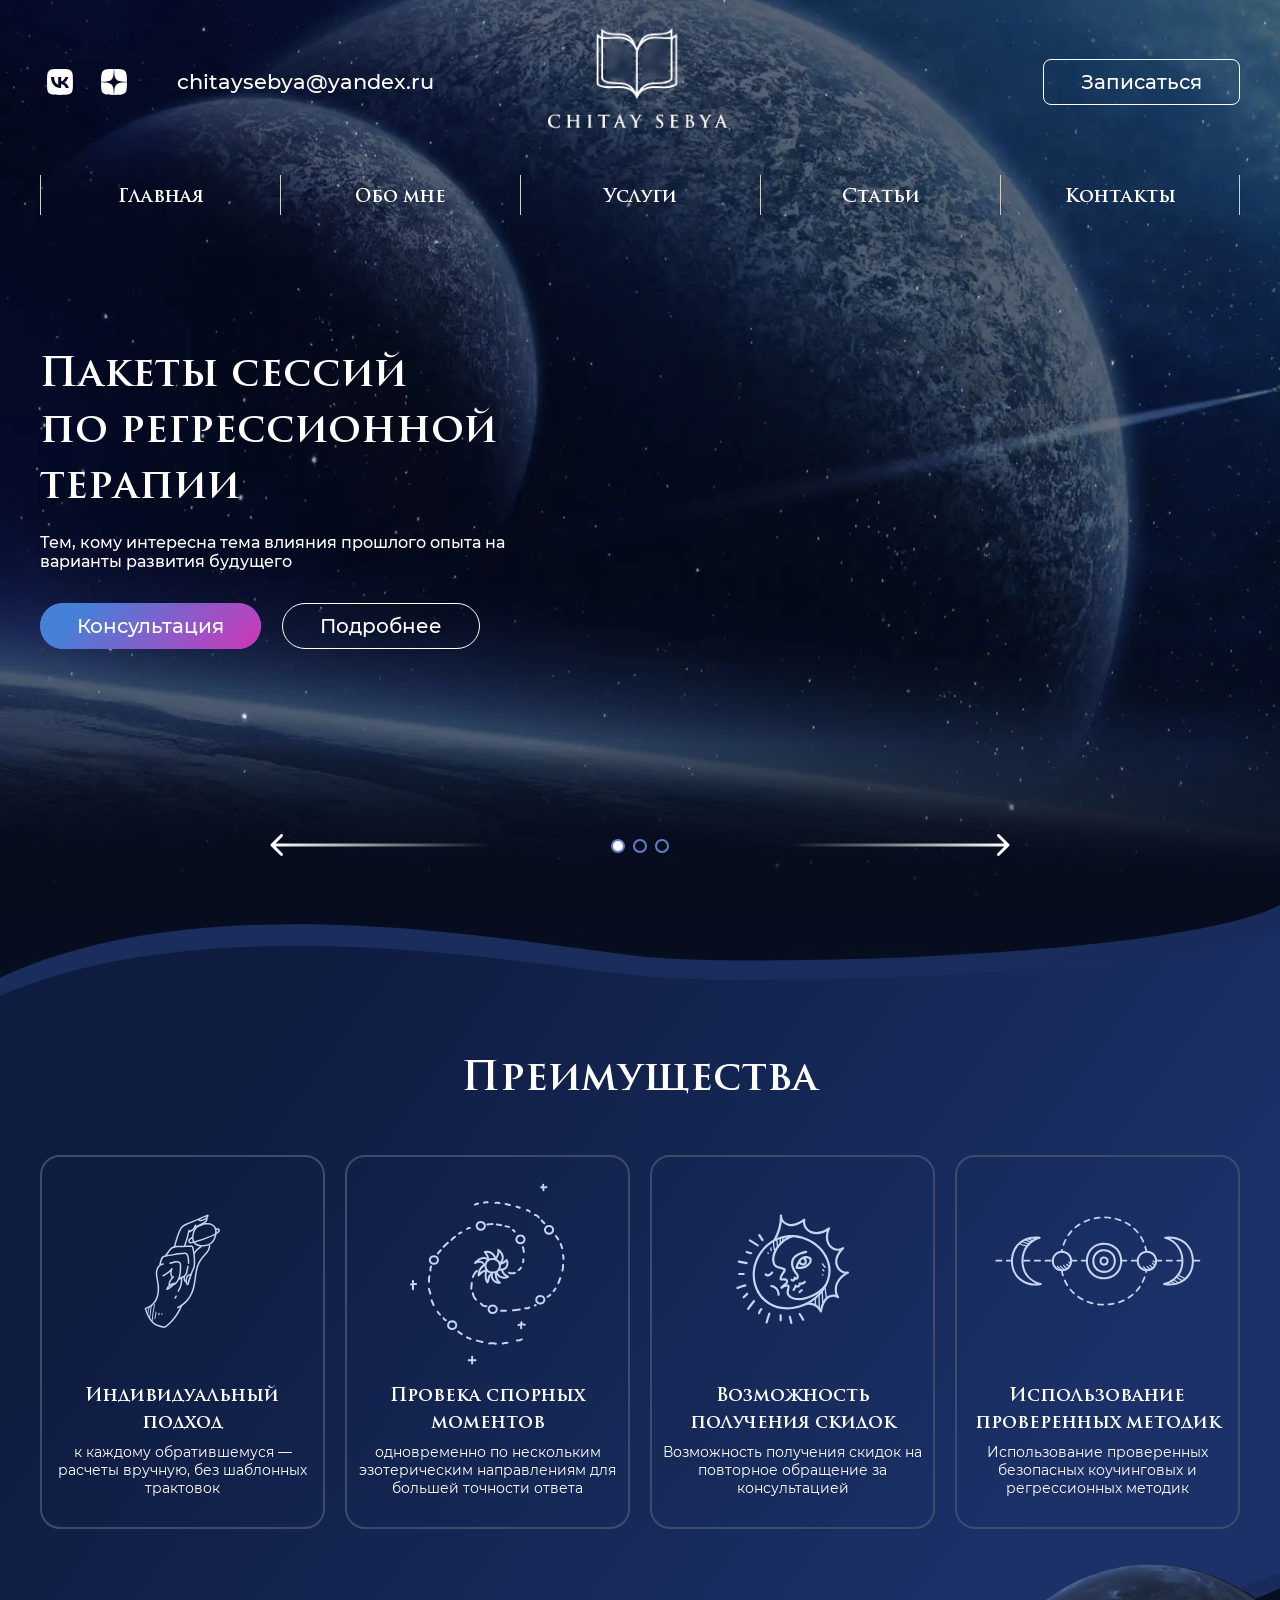
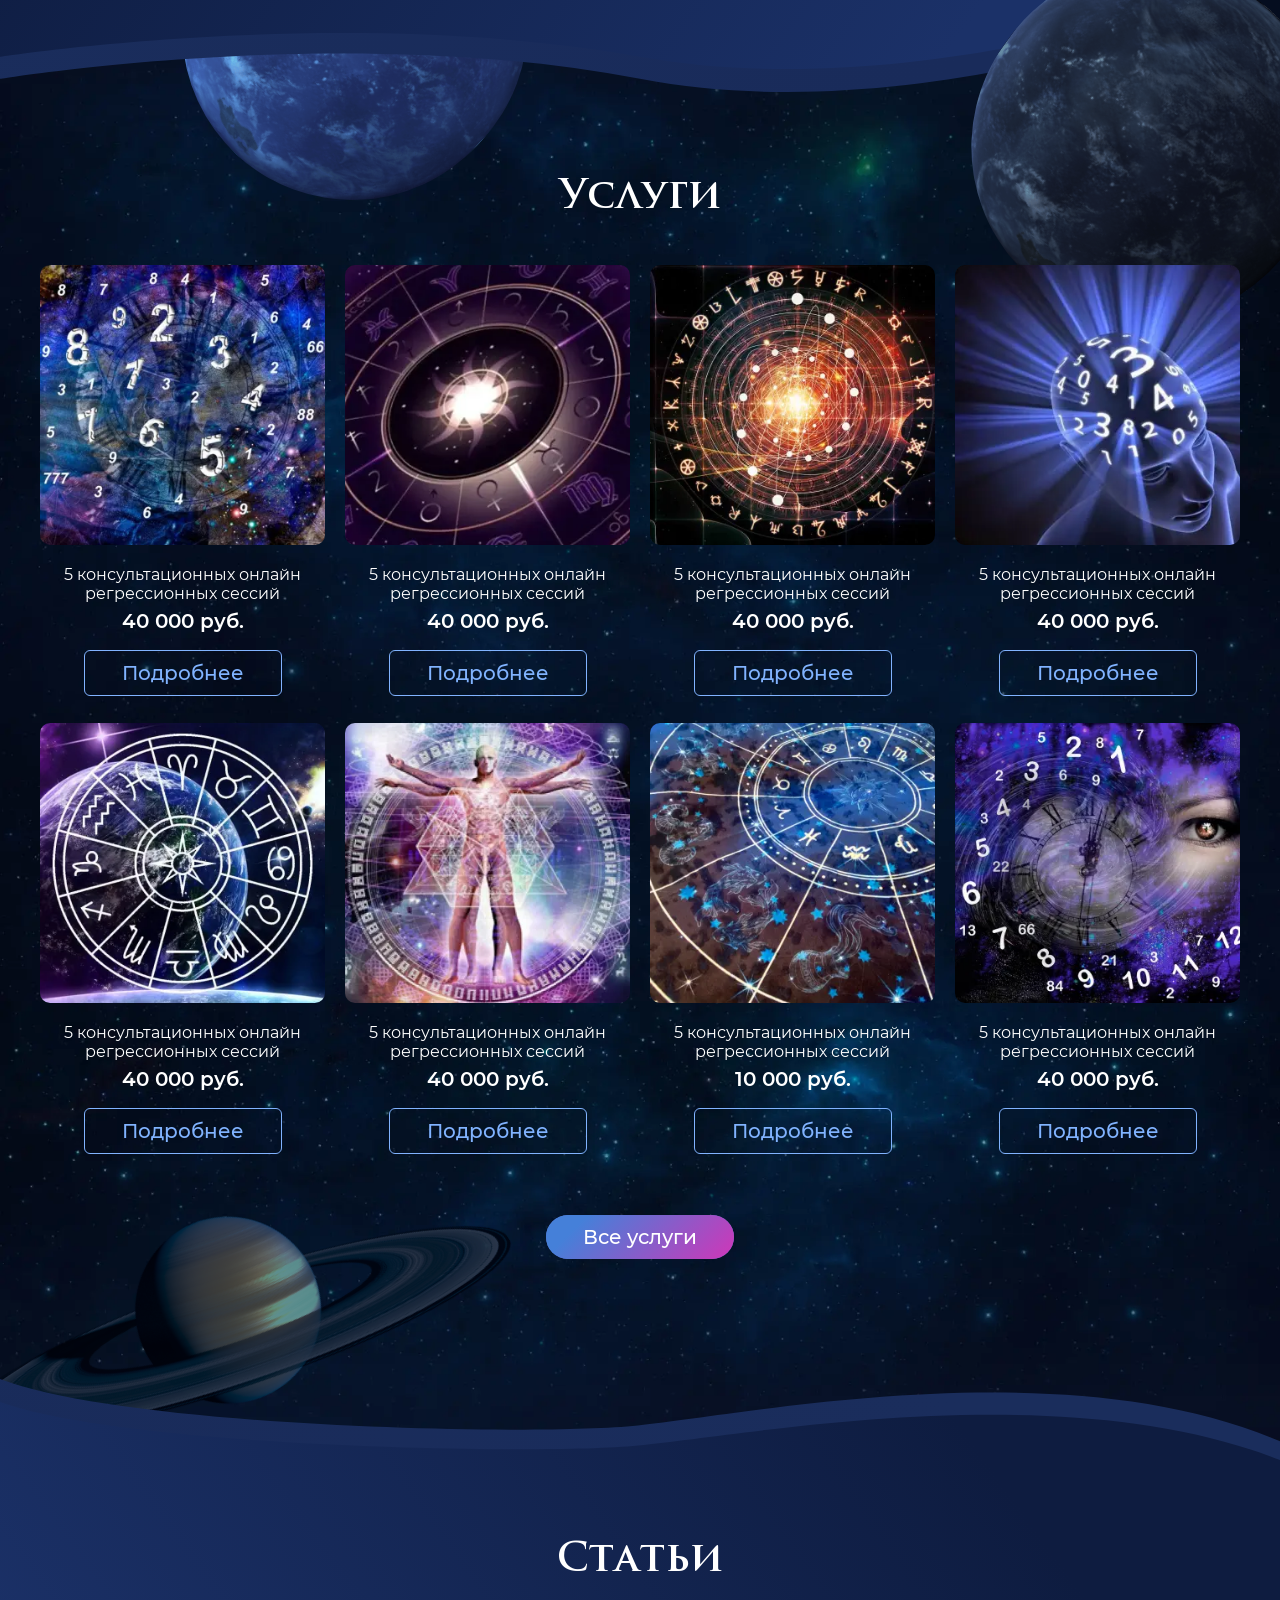
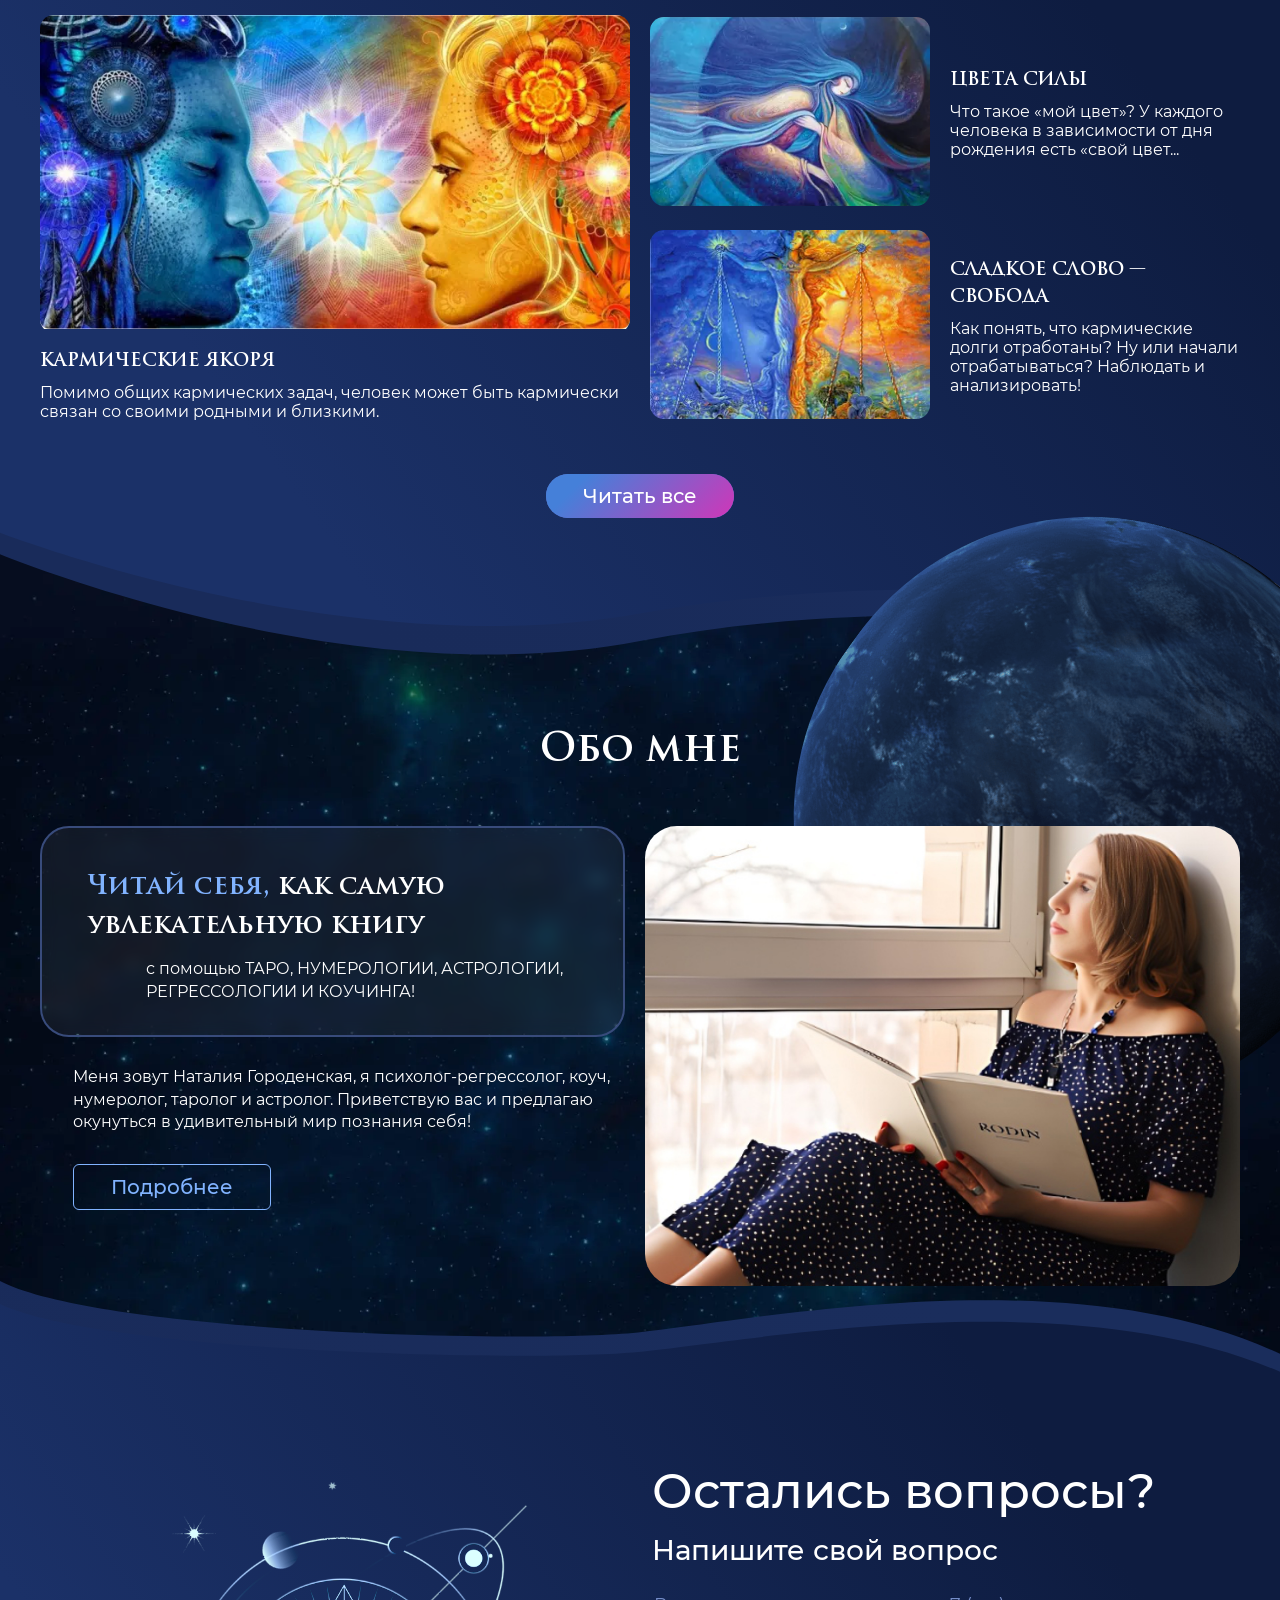
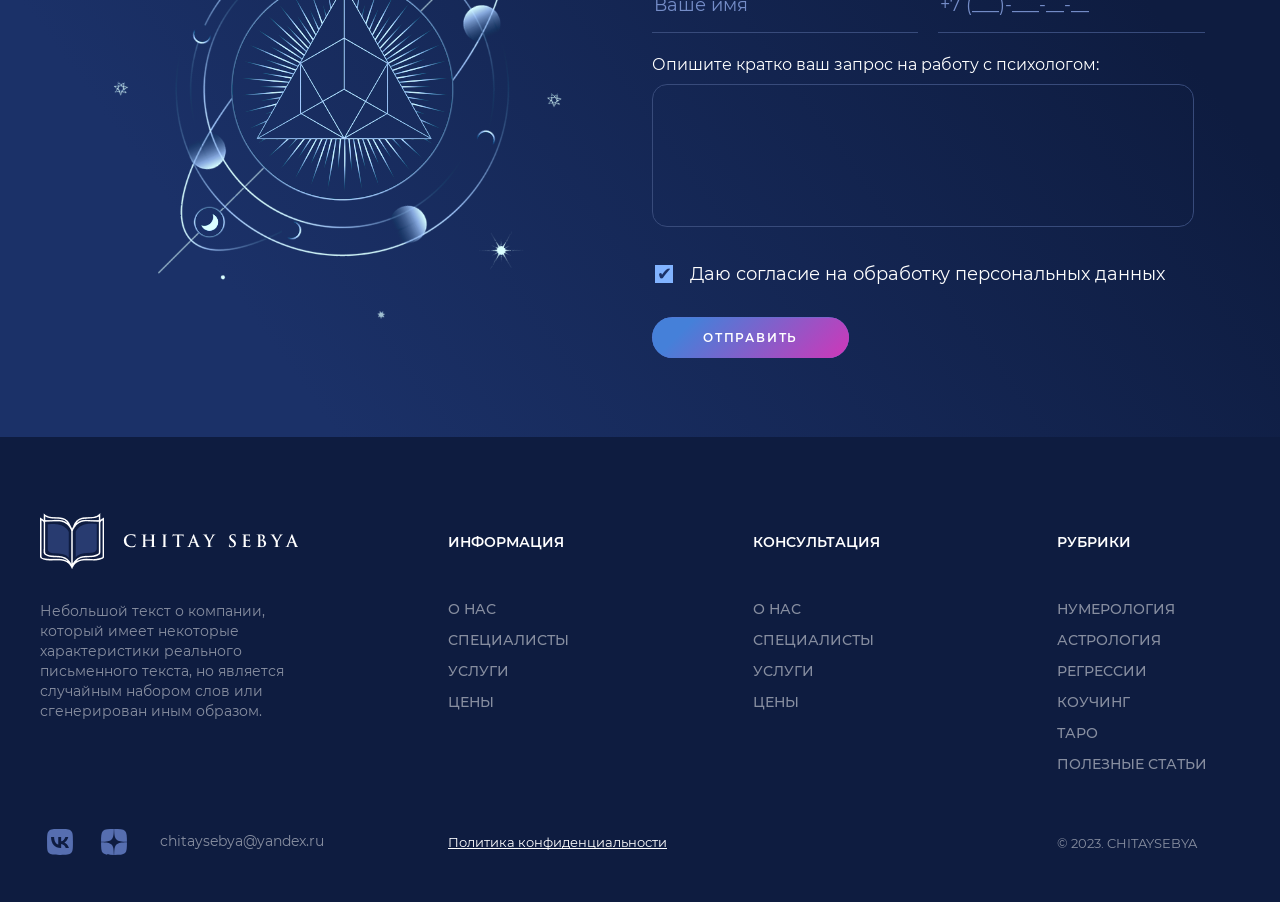
==== commit 1ac6eed3: "27.07.23" ====
--- a/index.html
+++ b/index.html
@@ -7,6 +7,7 @@
     <link rel="shortcut icon" type="image/svg" href="./img/favicon2.svg">
     <link rel="stylesheet" href="https://cdn.jsdelivr.net/npm/swiper@9/swiper-bundle.min.css" />
     <link rel="stylesheet" href="./style.css">
+    <link rel="stylesheet" href="./media.css">
     <script defer src="https://cdn.jsdelivr.net/npm/swiper@9/swiper-bundle.min.js"></script>
     <script defer src="./inputmask.min.js"></script>
     <script defer src="./index.js"></script>
@@ -91,14 +92,14 @@
                         <div class="swiper-slide">
                             <div class="text">
                                 <div class="main-title">
-                                    Пакеты сессий по регрессионной терапии
+                                    Пакеты сессий по&nbsp;регрессионной терапии
                                 </div>
                                 <p class="text__descr">
                                     Тем, кому интересна тема влияния прошлого опыта на варианты развития будущего
                                 </p>
                                 <div class="button-wrapper">
                                     <button class="btn btn-colored">
-                                        Получить консультацию
+                                        Консультация
                                     </button>
                                     <a class="btn btn-transparent btn-radius">
                                         Подробнее
@@ -116,7 +117,7 @@
                                 </p>
                                 <div class="button-wrapper">
                                     <button class="btn btn-colored">
-                                        Получить консультацию
+                                        Консультация
                                     </button>
                                     <a class="btn btn-transparent btn-radius">
                                         Подробнее
@@ -134,7 +135,7 @@
                                 </p>
                                 <div class="button-wrapper">
                                     <button class="btn btn-colored">
-                                        Получить консультацию
+                                        Консультация
                                     </button>
                                     <a class="btn btn-transparent btn-radius">
                                         Подробнее
@@ -335,7 +336,7 @@
         <div class="articles">
             <div class="container">
                 <div class="articles__content">
-                    <div class="title">
+                    <div class="title title__media">
                         Статьи
                     </div>
                     <div class="articles__articles">
--- a/style.css
+++ b/style.css
@@ -105,9 +105,9 @@
 }
 
 .container {
-    max-width: 1432px;
+    max-width: 1512px;
     margin: 0 auto;
-    padding: 0 10px;
+    padding: 0 50px;
 }
 
 .header {
--- a/media.css
+++ b/media.css
@@ -0,0 +1,362 @@
+@media (max-width: 1680px) {
+    .main-title {
+        font-size: 40px;
+    }
+
+    .contacts {
+        justify-content: space-between;
+        gap: 0; 
+    }
+
+    .contacts__logo {
+        margin-right: 0;
+    }
+
+    .about-me__title {
+        font-size: 32px;
+    }
+}
+
+@media (max-width: 1280px) {
+    .container {
+        padding: 0 40px; 
+    }
+
+    .contacts {
+        gap: 114px;
+        margin-bottom: 40px;
+    }
+
+    .contacts__logo {
+        width: 180px;
+        height: 107px;
+        margin-right: auto;
+    }
+
+    .contacts__wrapper {
+        gap: 43px;
+    }
+
+    .navigation {
+        margin-bottom: 30px;
+    }
+
+    .swiper {
+        height: 660px;
+    }
+
+    .swiper-slide {
+        padding-top: 100px;
+        background: url(./img/slider1.svg) no-repeat right top 16px / 46% 78%;
+    }
+
+    .text__descr {
+        font-size: 16px; 
+    }
+
+    .main-title {
+        margin-bottom: 20px;
+    }
+
+    .swiper-horizontal>.swiper-pagination-bullets, .swiper-pagination-bullets.swiper-pagination-horizontal {
+        top: 593px; 
+    }
+
+    .swiper-button-prev {
+        top: 610px;
+        left: 230px;
+    }
+
+    .swiper-button-next {
+        right: 230px;
+        top: 610px;
+    }
+
+    .benefits {
+        padding-top: 142px; 
+    }
+
+    .benefits::before {
+        bottom: -220px;
+        background: url(./img/benefits1280.svg) no-repeat top center/ cover;
+    }
+
+    .benefits__item {
+        min-height: 0;
+    }
+
+    .benefits__link {
+        padding: 224px 11px 30px;
+        background-position: top 57px center;
+    }
+
+    .benefits__link-1 {
+        background-size: 95px 114px;
+    }
+
+    .benefits__link-2 {
+        background-size: 155px 182px;
+        background-position: top 26px center;
+    }
+
+    .benefits__link-3 {
+        background-size: 114px 110px;
+    }
+
+    .benefits__link-4 {
+        background-size: 208px 90px;
+        background-position: top 59px center;
+    }
+
+    .benefits__title {
+        margin-bottom: 8px;
+        font-size: 18px;
+    }
+
+    .paragraph {
+        font-size: 14px;
+    }
+
+    .services {
+        padding-top: 20px; 
+    }
+
+    .services__list {
+        row-gap: 27px; 
+    }
+
+    .services__item {
+        min-height: 0;
+    }
+
+    .services__img {
+        height: 280px; 
+    }
+
+    .services__paragraph {
+        font-size: 16px;
+    }
+
+    .paragraph-price {
+        font-size: 20px;
+    }
+
+    .services::after {
+        width: 520px;
+        height: 210px;
+        bottom: -53px;
+        left: 0;
+        background: url(./img/services-back.svg) center no-repeat;
+        background-size: 100%;
+    }
+
+    .articles {
+        padding-top: 155px;
+        padding-bottom: 0;
+    }
+
+    .articles::before {
+        background: url(./img/articles1280.svg) no-repeat top center/ cover; 
+    }
+
+    .title__media {
+        margin-bottom: 27px;
+    }
+
+    .articles__articles {
+        margin-bottom: 53px; 
+    }
+
+    .articles__item {
+        min-height: 0;
+    }
+
+    .articles__img {
+        min-height: 0;
+    }
+
+    .item__img {
+        width: 280px;
+        height: 189px;
+        flex-shrink: 0;
+    }
+
+    .item__article {
+        gap: 20px;
+    }
+
+    .articles__img {
+        margin-bottom: 13px;
+    }
+
+    .articles__title {
+        font-size: 18px;
+    }
+
+    .articles__paragraph {
+        font-size: 16px;
+        max-width: 100%;
+    }
+
+    .item__paragraph {
+        font-size: 16px;
+    }
+
+    .about-me {
+        padding-top: 196px;
+    }
+
+    .about-me__contant {
+        gap: 20px;
+    }
+
+    .about-me__item {
+        width: calc((100% - 20px) / 2);
+        min-height: 0;
+    }
+
+    .about-me__img {
+        flex-basis: 50%;
+    }
+
+    .about-me__title {
+        margin-bottom: 14px;
+        font-size: 26px;
+    }
+
+    .about-me__link {
+        min-height: 0;
+        padding: 38px 51px 31px 46px;
+        margin-bottom: 29px;
+    }
+
+    .about-me__link-paragraph {
+        padding-left: 58px;
+        font-size: 16px;
+    }
+
+    .about-me__paragraph {
+        max-width: 100%;
+        padding-left: 33px;
+        margin-bottom: 30px;
+        font-size: 16px;
+    }
+
+    .button-padding {
+        padding-left: 33px;
+    }
+
+    .any-questions::before {
+        top: -5px;
+        bottom: 0;
+        background: url(./img/questions1280.svg) no-repeat top center/ cover;
+    }
+
+    .any-questions__content {
+        background: none;
+    }
+
+    .any-questions {
+        padding-bottom: 79px;
+    }
+
+    .any-questions__content {
+        padding-top: 176px; 
+    }
+
+    .any-questions__text {
+        flex-basis: 49%;
+    }
+
+    #form {
+        max-width: 94%;
+    }
+
+    .checkbox__span::after {
+        top: 2px;
+        width: 18px;
+        height: 18px;
+    }
+
+    .checkbox__span::before {
+        left: -33px;
+        top: 1px;
+        line-height: 21px;
+    }
+
+    .footer__flex {
+        min-height: 349px; 
+    }
+
+    .footer__logo {
+        margin-bottom: 33px; 
+    }
+
+    .footer__paragraph {
+        max-width: 85%;
+    }
+
+    .footer__wrapper {
+        gap: 26px;
+    }
+
+    .footer__middle {
+        padding-top: 20px;
+    }
+
+    .footer__flex_link {
+        padding-bottom: 12px;  
+    }
+
+    .footer__flex_link::after {
+        bottom: 13px;
+    }
+
+    .footer__flex_2 {
+        flex-basis: 36%;
+    }
+
+    .footer__flex_3 {
+        padding-top: 20px;
+        padding-left: 57px;
+        flex-basis: 20%;
+    }
+
+    .footer__header {
+        margin-bottom: 48px;
+    }
+}
+
+@media (max-width: 1160px) {
+    .container {
+        padding: 0 20px; 
+    }
+
+    .text {
+        max-width: 50%;
+    }
+
+    .contacts__wrapper {
+        gap: 34px;
+    }
+
+    .contacts {
+        gap: 64px;
+    }
+
+    .contacts__mail {
+        font-size: 16px;
+    }
+
+    .swiper-button-next {
+        right: 5px;
+    }
+
+    .swiper-button-prev {
+        left: 5px;
+    }
+}
+
+@media (max-width: 992px) {
+
+}
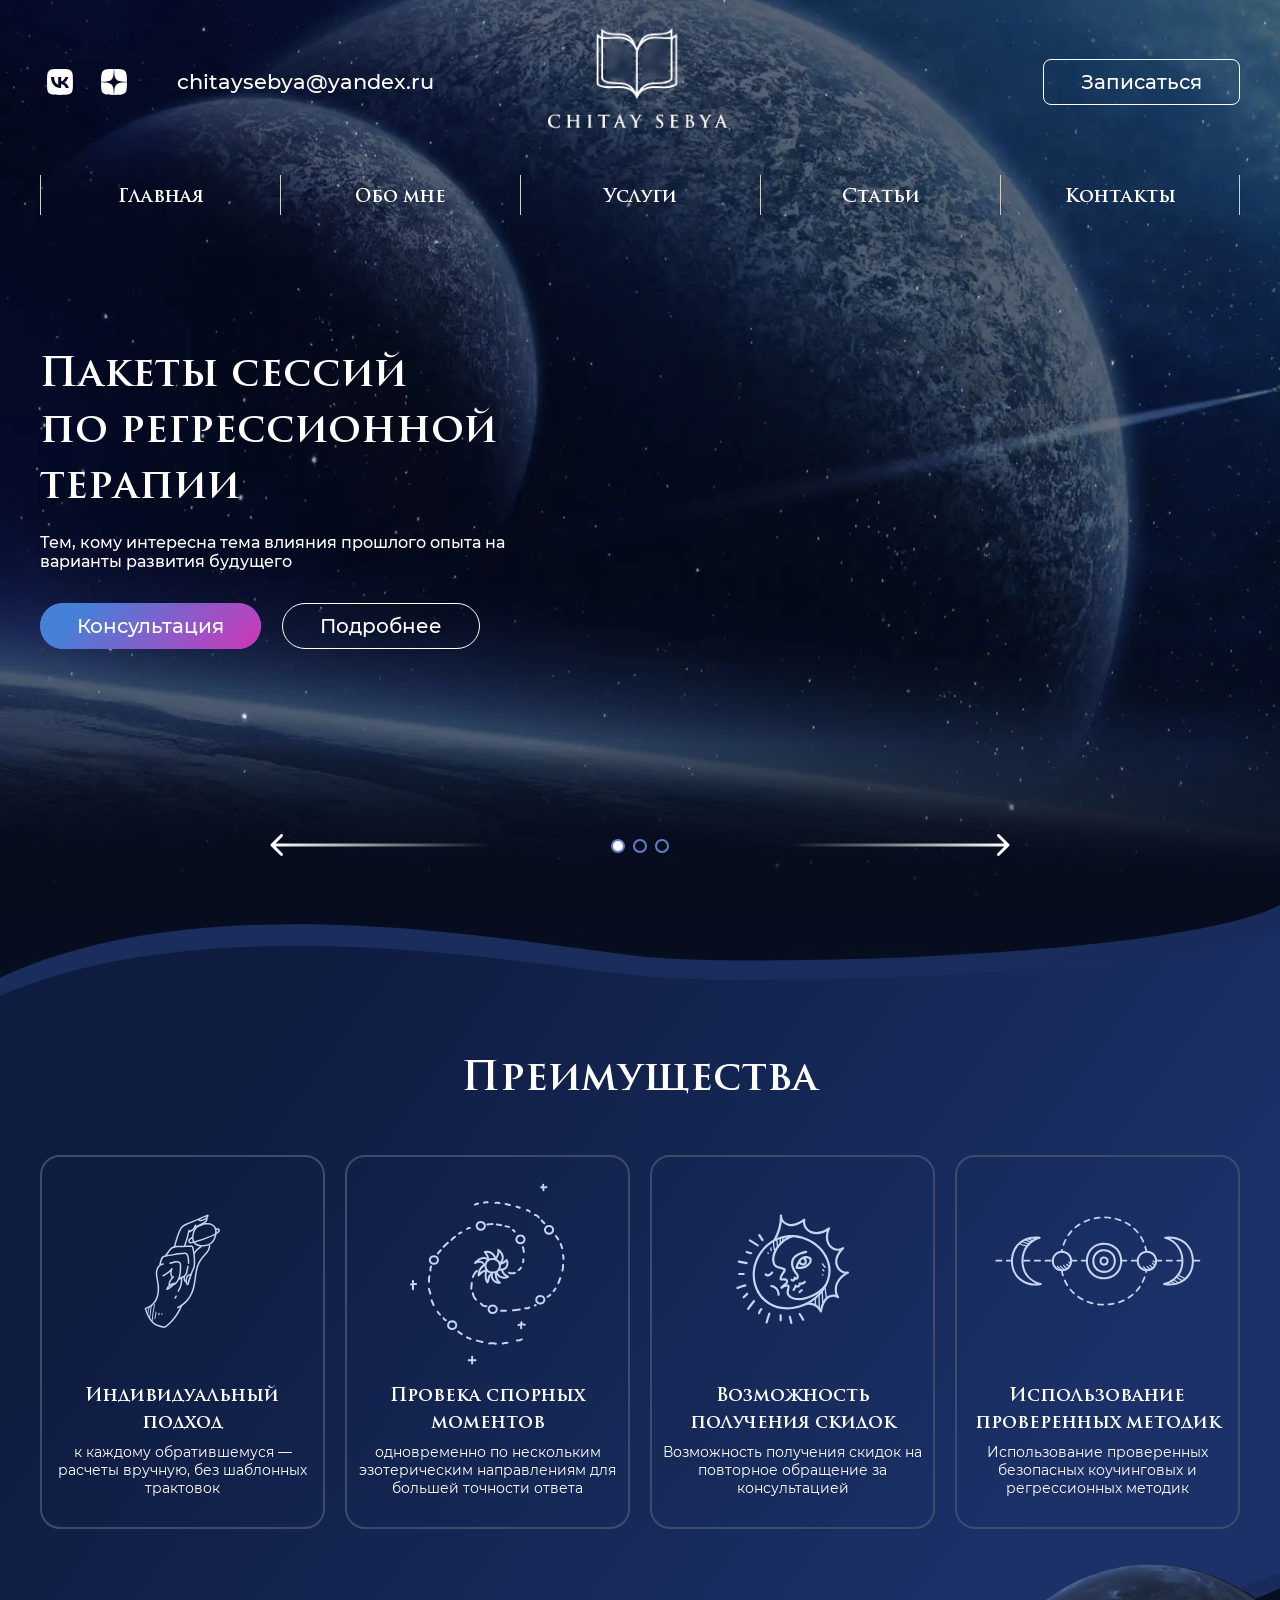
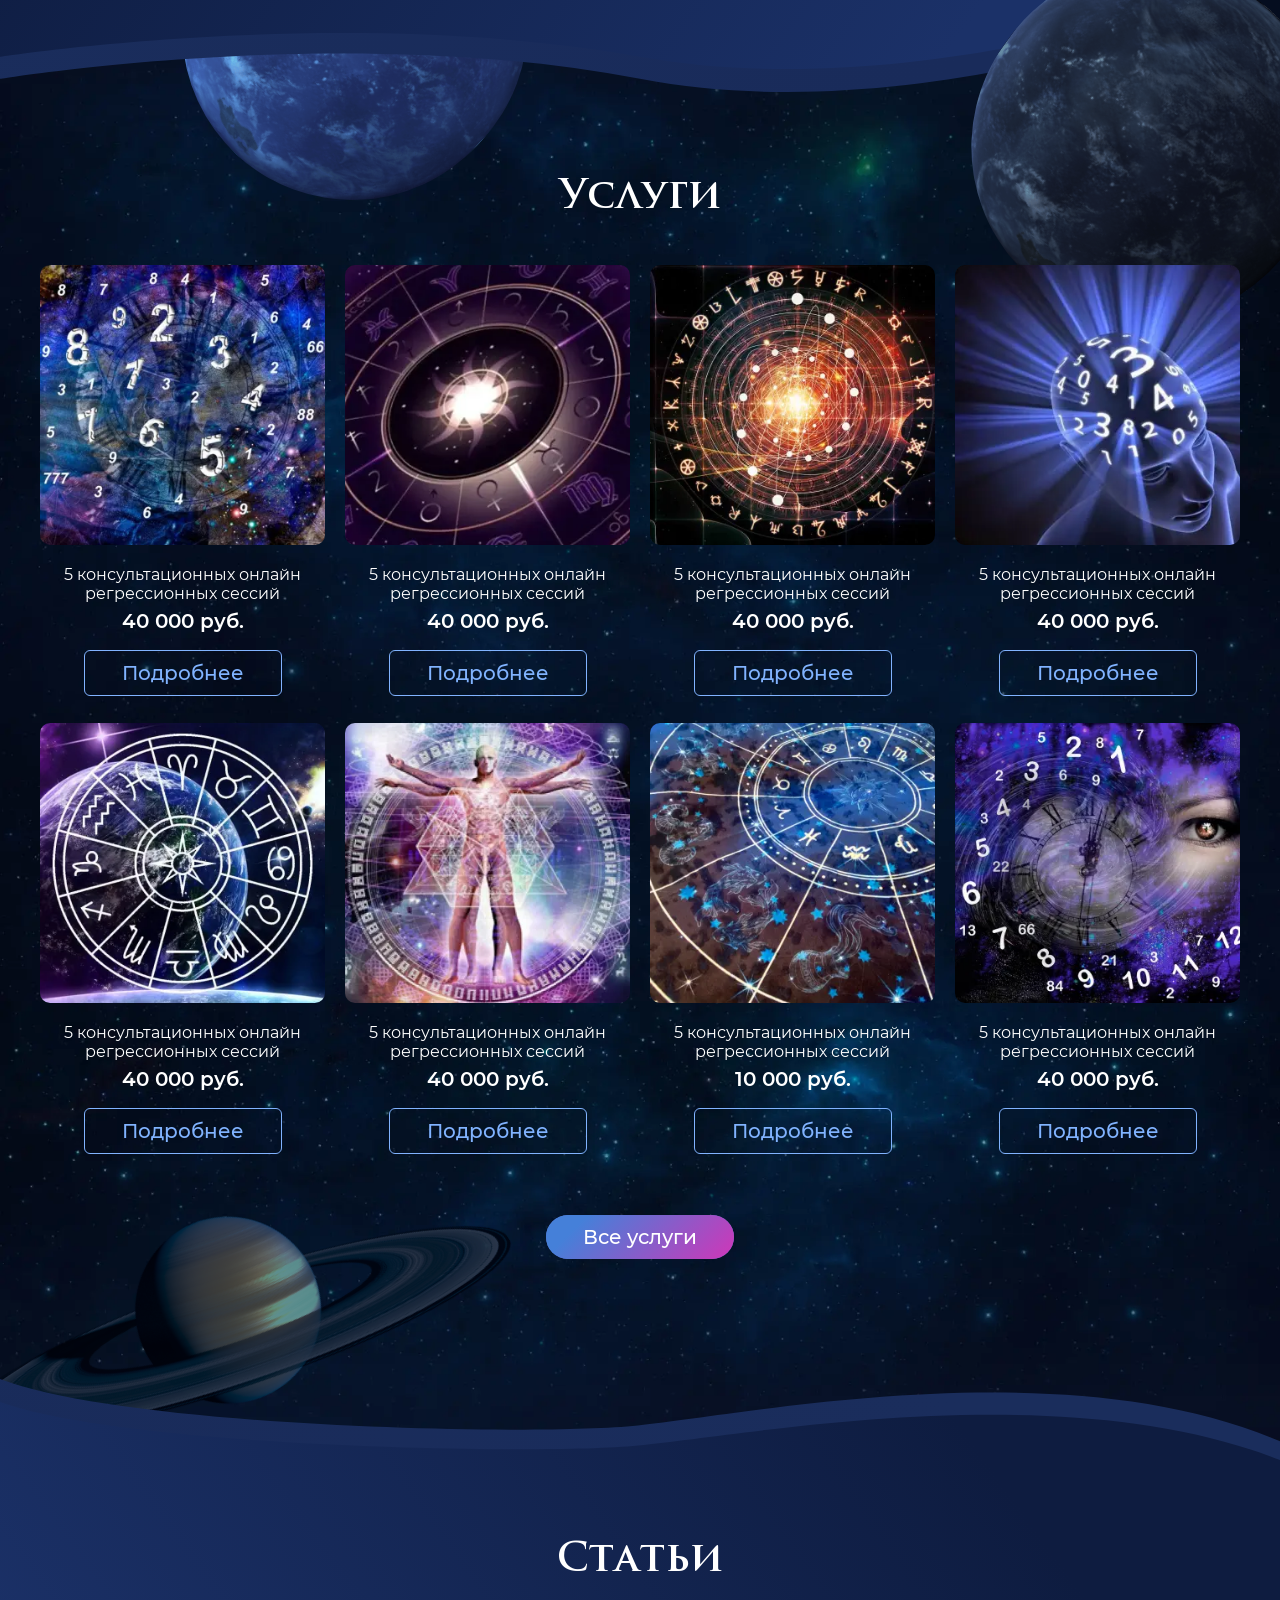
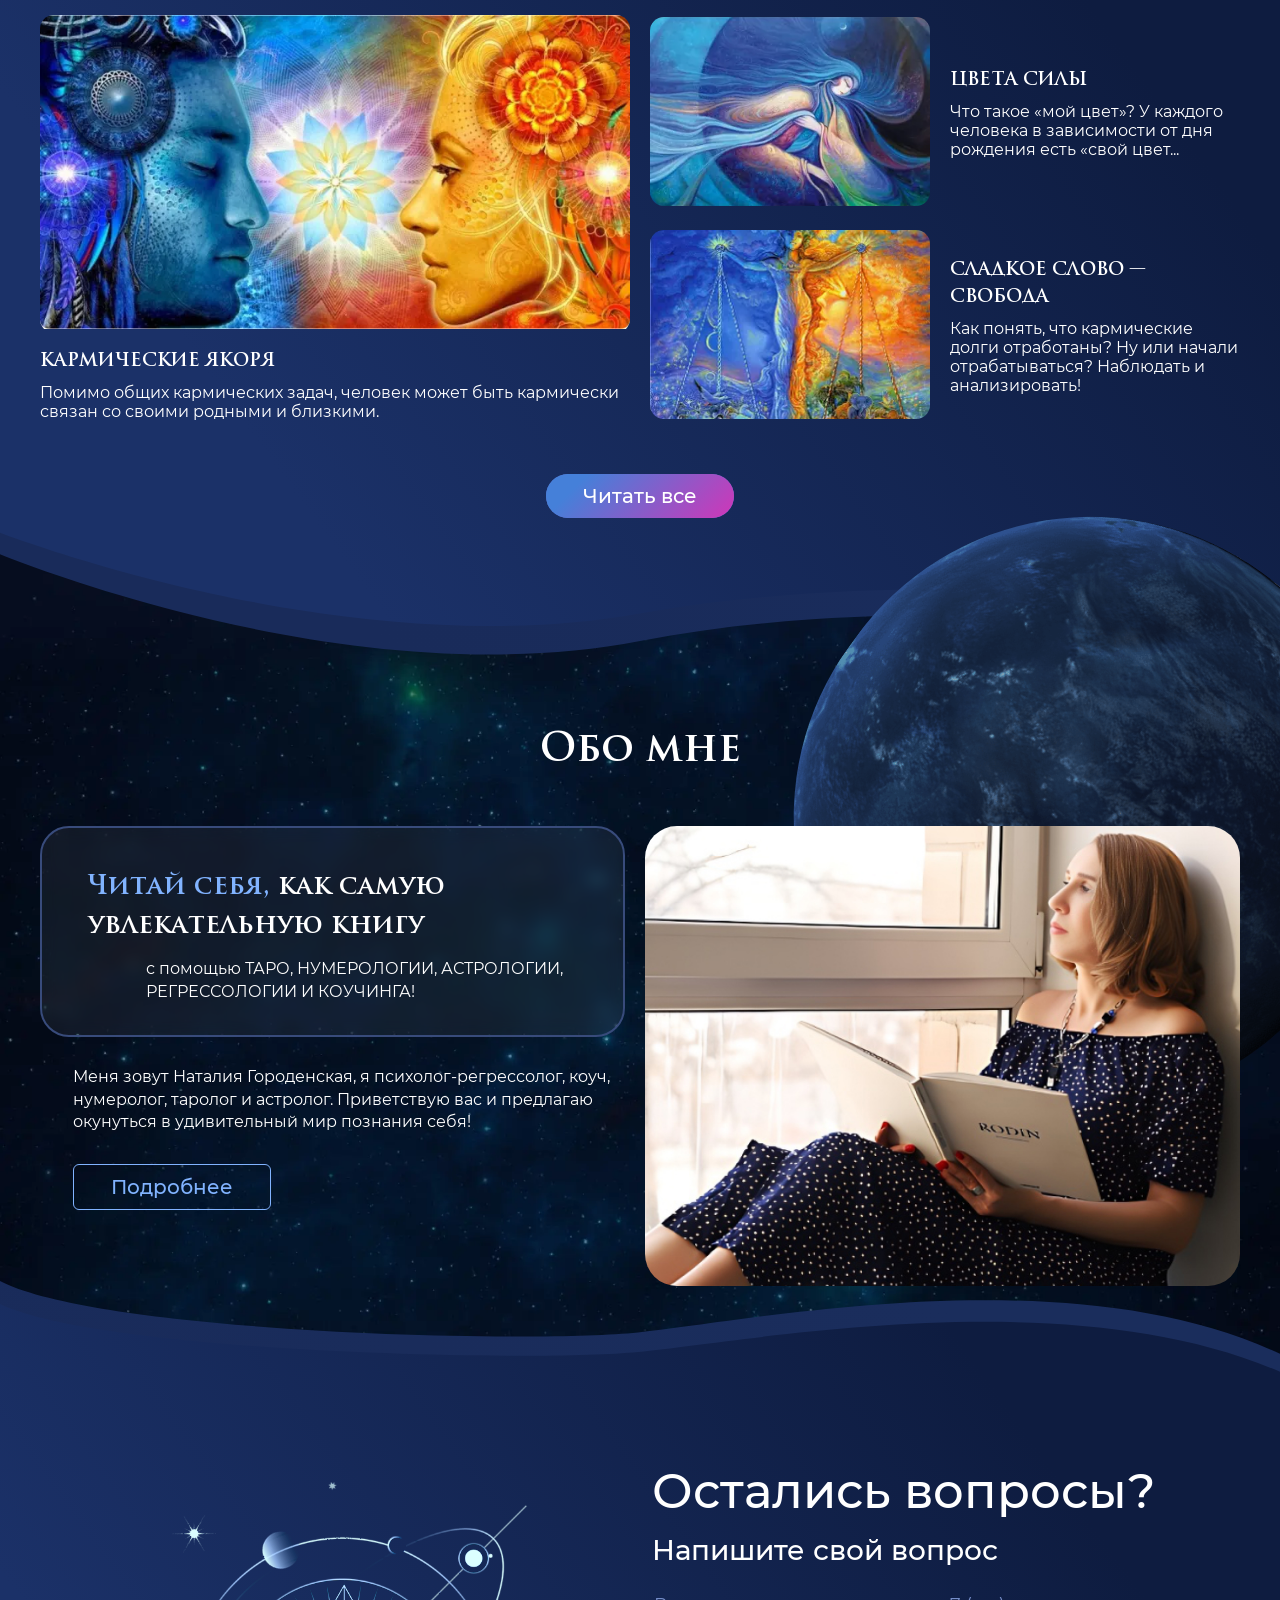
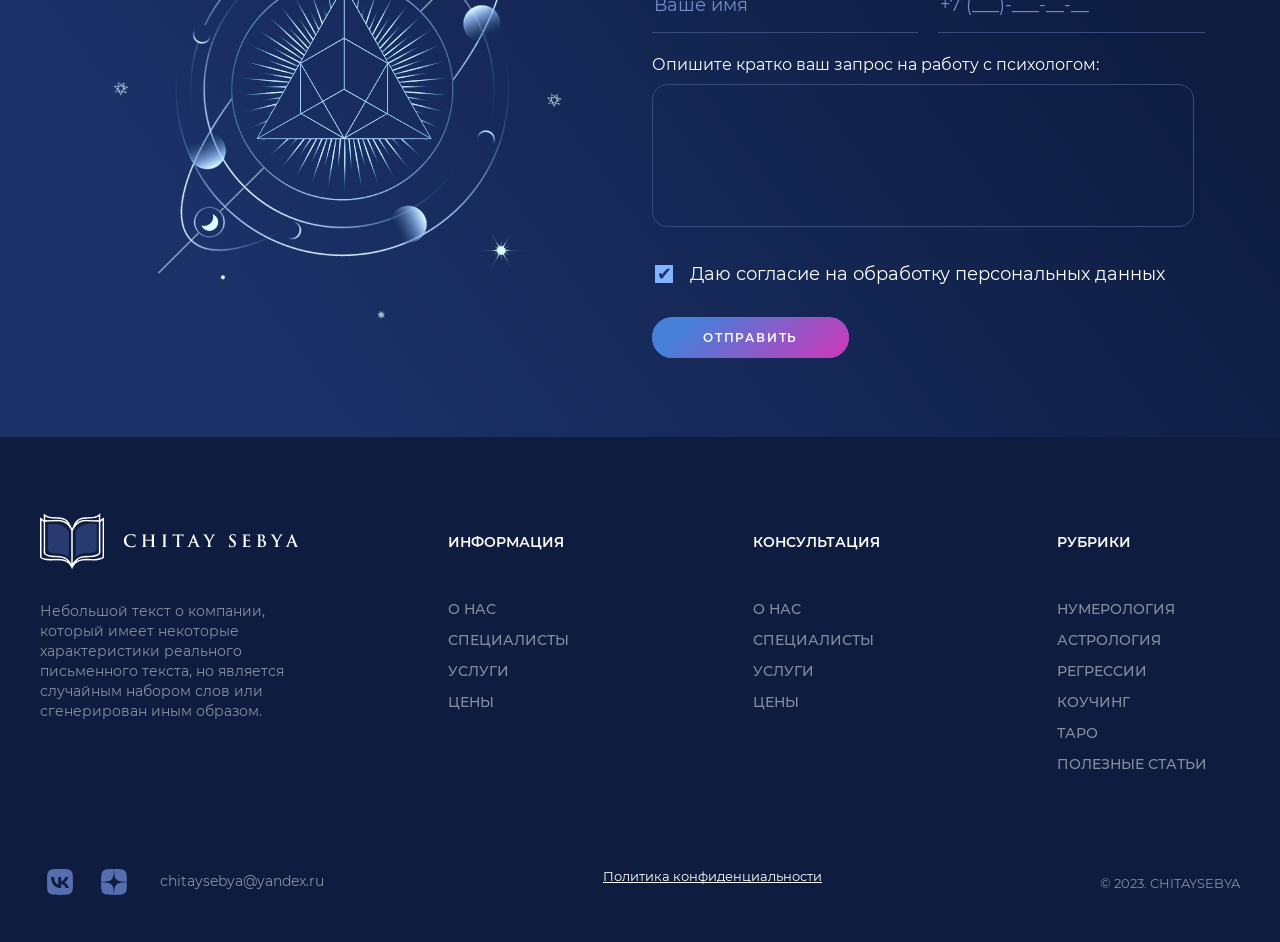
==== commit 13e18199: "adaptive" ====
--- a/index.html
+++ b/index.html
@@ -23,8 +23,7 @@
                         <ul class="list-reset socials">
                             <li class="socials__item">
                                 <a class="socials__link" href="" aria-label="Наша компания вконтакте">
-                                    <svg width="40" height="40" viewBox="0 0 40 40" fill="none"
-                                        xmlns="http://www.w3.org/2000/svg">
+                                    <svg viewBox="0 0 40 40" fill="none" xmlns="http://www.w3.org/2000/svg">
                                         <path fill-rule="evenodd" clip-rule="evenodd"
                                             d="M8.87822 8.87798C7.05884 10.6974 7.05884 13.6256 7.05884 19.4821V20.5174C7.05884 26.3739 7.05884 29.3022 8.87822 31.1216C10.6976 32.9409 13.6258 32.9409 19.4824 32.9409H20.5177C26.3742 32.9409 29.3024 32.9409 31.1218 31.1216C32.9412 29.3022 32.9412 26.3739 32.9412 20.5174V19.4821C32.9412 13.6256 32.9412 10.6974 31.1218 8.87798C29.3024 7.05859 26.3742 7.05859 20.5177 7.05859H19.4824C13.6258 7.05859 10.6976 7.05859 8.87822 8.87798ZM11.0407 15.0226C11.1862 21.8624 14.6781 25.9729 20.8002 25.9729H21.1472V22.0597C23.3969 22.2789 25.0979 23.8902 25.7806 25.9729H28.9593C28.0863 22.8599 25.7918 21.139 24.3592 20.4813C25.7918 19.6702 27.8064 17.6972 28.2876 15.0226H25.4C24.7733 17.1929 22.9156 19.166 21.1472 19.3523V15.0226H18.2596V22.6078C16.4688 22.1693 14.2081 20.0429 14.1074 15.0226H11.0407Z"
                                             fill="white" />
@@ -33,8 +32,7 @@
                             </li>
                             <li class="socials__item">
                                 <a class="socials__link" href="" aria-label="Наша компания на дзен">
-                                    <svg width="40" height="40" viewBox="0 0 40 40" fill="none"
-                                        xmlns="http://www.w3.org/2000/svg">
+                                    <svg viewBox="0 0 40 40" fill="none" xmlns="http://www.w3.org/2000/svg">
                                         <path fill-rule="evenodd" clip-rule="evenodd"
                                             d="M22.4958 22.4956C20.4622 24.5939 20.3235 27.2099 20.1387 32.9409C25.4815 32.9409 29.1698 32.9225 31.074 31.0737C32.9227 29.1695 32.9412 25.3057 32.9412 20.1384C27.2101 20.3233 24.5941 20.462 22.4958 22.4956ZM19.8614 32.9409C14.5185 32.9409 10.8303 32.9225 8.92606 31.0737C7.07733 29.1695 7.05884 25.3057 7.05884 20.1384C12.7899 20.3233 15.4059 20.462 17.5042 22.4956C19.5378 24.5939 19.6765 27.2099 19.8614 32.9409ZM17.5042 17.504C15.4059 19.5376 12.7899 19.6762 7.05884 19.8611C7.05884 14.6939 7.07733 10.83 8.92606 8.92582C10.8303 7.07708 14.5277 7.05859 19.8614 7.05859C19.6765 12.7897 19.5378 15.4057 17.5042 17.504ZM20.1387 7.05859C20.3143 12.7897 20.4622 15.4057 22.4958 17.504C24.5941 19.5376 27.2101 19.6762 32.9412 19.8611C32.9412 14.6939 32.9227 10.83 31.074 8.92582C29.1698 7.07708 25.4815 7.05859 20.1387 7.05859Z"
                                             fill="white" />
@@ -54,7 +52,11 @@
                             Записаться
                         </button>
                     </div>
-
+                    <button class="btn burger" value="Главное меню" aria-label="Открыть меню">
+                        <span class="burger__line"></span>
+                        <span class="burger__line"></span>
+                        <span class="burger__line"></span>
+                    </button>
                 </div>
                 <nav class="nav">
                     <ul class="list-reset nav__list">
@@ -340,7 +342,7 @@
                         Статьи
                     </div>
                     <div class="articles__articles">
-                        <div class="articles__item">
+                        <div class="articles__item large">
                             <a class="articles__link" href="">
                                 <article>
                                     <div class="articles__img">
@@ -524,31 +526,7 @@
                     Небольшой текст о компании, который имеет некоторые характеристики реального письменного текста, но
                     является случайным набором слов или сгенерирован иным образом.
                 </p>
-                <div class="contacts__wrapper footer__wrapper">
-                    <ul class="list-reset socials">
-                        <li class="socials__item">
-                            <a class="socials__link socials__link_footer" href="" aria-label="Наша компания вконтакте">
-                                <svg width="40" height="40" viewBox="0 0 40 40" fill="none"
-                                    xmlns="http://www.w3.org/2000/svg">
-                                    <path fill-rule="evenodd" clip-rule="evenodd"
-                                        d="M8.87822 8.87798C7.05884 10.6974 7.05884 13.6256 7.05884 19.4821V20.5174C7.05884 26.3739 7.05884 29.3022 8.87822 31.1216C10.6976 32.9409 13.6258 32.9409 19.4824 32.9409H20.5177C26.3742 32.9409 29.3024 32.9409 31.1218 31.1216C32.9412 29.3022 32.9412 26.3739 32.9412 20.5174V19.4821C32.9412 13.6256 32.9412 10.6974 31.1218 8.87798C29.3024 7.05859 26.3742 7.05859 20.5177 7.05859H19.4824C13.6258 7.05859 10.6976 7.05859 8.87822 8.87798ZM11.0407 15.0226C11.1862 21.8624 14.6781 25.9729 20.8002 25.9729H21.1472V22.0597C23.3969 22.2789 25.0979 23.8902 25.7806 25.9729H28.9593C28.0863 22.8599 25.7918 21.139 24.3592 20.4813C25.7918 19.6702 27.8064 17.6972 28.2876 15.0226H25.4C24.7733 17.1929 22.9156 19.166 21.1472 19.3523V15.0226H18.2596V22.6078C16.4688 22.1693 14.2081 20.0429 14.1074 15.0226H11.0407Z"
-                                        fill="white" />
-                                </svg>
-                            </a>
-                        </li>
-                        <li class="socials__item">
-                            <a class="socials__link socials__link_footer" href="" aria-label="Наша компания на дзен">
-                                <svg width="40" height="40" viewBox="0 0 40 40" fill="none"
-                                    xmlns="http://www.w3.org/2000/svg">
-                                    <path fill-rule="evenodd" clip-rule="evenodd"
-                                        d="M22.4958 22.4956C20.4622 24.5939 20.3235 27.2099 20.1387 32.9409C25.4815 32.9409 29.1698 32.9225 31.074 31.0737C32.9227 29.1695 32.9412 25.3057 32.9412 20.1384C27.2101 20.3233 24.5941 20.462 22.4958 22.4956ZM19.8614 32.9409C14.5185 32.9409 10.8303 32.9225 8.92606 31.0737C7.07733 29.1695 7.05884 25.3057 7.05884 20.1384C12.7899 20.3233 15.4059 20.462 17.5042 22.4956C19.5378 24.5939 19.6765 27.2099 19.8614 32.9409ZM17.5042 17.504C15.4059 19.5376 12.7899 19.6762 7.05884 19.8611C7.05884 14.6939 7.07733 10.83 8.92606 8.92582C10.8303 7.07708 14.5277 7.05859 19.8614 7.05859C19.6765 12.7897 19.5378 15.4057 17.5042 17.504ZM20.1387 7.05859C20.3143 12.7897 20.4622 15.4057 22.4958 17.504C24.5941 19.5376 27.2101 19.6762 32.9412 19.8611C32.9412 14.6939 32.9227 10.83 31.074 8.92582C29.1698 7.07708 25.4815 7.05859 20.1387 7.05859Z"
-                                        fill="white" />
-                                </svg>
-                            </a>
-                        </li>
-                    </ul>
-                    <a class="contacts__mail footer__mail" href="mailto:chitaysebya@yandex.ru">chitaysebya@yandex.ru</a>
-                </div>
+
             </div>
             <div class="footer__flex footer__flex_2">
                 <div class="footer__middle">
@@ -607,7 +585,7 @@
                         </ul>
                     </div>
                 </div>
-                <a class="footer__flex_link" href="#">Политика конфиденциальности</a>
+
             </div>
             <div class="footer__flex footer__flex_3">
                 <div class="footer__header">
@@ -645,9 +623,36 @@
                         </a>
                     </li>
                 </ul>
-                <div class="trade-mark">
-                    © 2023. CHITAYSEBYA
-                </div>
+
+            </div>
+            <div class="contacts__wrapper footer__wrapper">
+                <ul class="list-reset socials">
+                    <li class="socials__item">
+                        <a class="socials__link socials__link_footer" href="" aria-label="Наша компания вконтакте">
+                            <svg viewBox="0 0 40 40" fill="none"
+                                xmlns="http://www.w3.org/2000/svg">
+                                <path fill-rule="evenodd" clip-rule="evenodd"
+                                    d="M8.87822 8.87798C7.05884 10.6974 7.05884 13.6256 7.05884 19.4821V20.5174C7.05884 26.3739 7.05884 29.3022 8.87822 31.1216C10.6976 32.9409 13.6258 32.9409 19.4824 32.9409H20.5177C26.3742 32.9409 29.3024 32.9409 31.1218 31.1216C32.9412 29.3022 32.9412 26.3739 32.9412 20.5174V19.4821C32.9412 13.6256 32.9412 10.6974 31.1218 8.87798C29.3024 7.05859 26.3742 7.05859 20.5177 7.05859H19.4824C13.6258 7.05859 10.6976 7.05859 8.87822 8.87798ZM11.0407 15.0226C11.1862 21.8624 14.6781 25.9729 20.8002 25.9729H21.1472V22.0597C23.3969 22.2789 25.0979 23.8902 25.7806 25.9729H28.9593C28.0863 22.8599 25.7918 21.139 24.3592 20.4813C25.7918 19.6702 27.8064 17.6972 28.2876 15.0226H25.4C24.7733 17.1929 22.9156 19.166 21.1472 19.3523V15.0226H18.2596V22.6078C16.4688 22.1693 14.2081 20.0429 14.1074 15.0226H11.0407Z"
+                                    fill="white" />
+                            </svg>
+                        </a>
+                    </li>
+                    <li class="socials__item">
+                        <a class="socials__link socials__link_footer" href="" aria-label="Наша компания на дзен">
+                            <svg viewBox="0 0 40 40" fill="none"
+                                xmlns="http://www.w3.org/2000/svg">
+                                <path fill-rule="evenodd" clip-rule="evenodd"
+                                    d="M22.4958 22.4956C20.4622 24.5939 20.3235 27.2099 20.1387 32.9409C25.4815 32.9409 29.1698 32.9225 31.074 31.0737C32.9227 29.1695 32.9412 25.3057 32.9412 20.1384C27.2101 20.3233 24.5941 20.462 22.4958 22.4956ZM19.8614 32.9409C14.5185 32.9409 10.8303 32.9225 8.92606 31.0737C7.07733 29.1695 7.05884 25.3057 7.05884 20.1384C12.7899 20.3233 15.4059 20.462 17.5042 22.4956C19.5378 24.5939 19.6765 27.2099 19.8614 32.9409ZM17.5042 17.504C15.4059 19.5376 12.7899 19.6762 7.05884 19.8611C7.05884 14.6939 7.07733 10.83 8.92606 8.92582C10.8303 7.07708 14.5277 7.05859 19.8614 7.05859C19.6765 12.7897 19.5378 15.4057 17.5042 17.504ZM20.1387 7.05859C20.3143 12.7897 20.4622 15.4057 22.4958 17.504C24.5941 19.5376 27.2101 19.6762 32.9412 19.8611C32.9412 14.6939 32.9227 10.83 31.074 8.92582C29.1698 7.07708 25.4815 7.05859 20.1387 7.05859Z"
+                                    fill="white" />
+                            </svg>
+                        </a>
+                    </li>
+                </ul>
+                <a class="contacts__mail footer__mail" href="mailto:chitaysebya@yandex.ru">chitaysebya@yandex.ru</a>
+            </div>
+            <a class="footer__flex_link" href="#">Политика конфиденциальности</a>
+            <div class="trade-mark">
+                © 2023. CHITAYSEBYA
             </div>
         </div>
     </footer>
--- a/style.css
+++ b/style.css
@@ -77,6 +77,11 @@
     background-color: transparent;
     cursor: pointer;
 }
+
+.burger {
+    display: none;
+}
+
 a {
     color: inherit;
     text-decoration: none;
@@ -136,6 +141,7 @@
     position: relative;
     display: inline-block;
     height: 100%;
+    width: 100%;
 }
 
 .socials__link svg path {
@@ -523,6 +529,7 @@
 
 .benefits__list {
     display: flex;
+    flex-wrap: wrap;
     gap: 20px;
 }
 
@@ -1108,6 +1115,7 @@
 
 .footer__container {
     display: flex;
+    flex-wrap: wrap;
     align-items: center;
     justify-content: space-between;
 }
--- a/media.css
+++ b/media.css
@@ -355,8 +355,335 @@
     .swiper-button-prev {
         left: 5px;
     }
+
+    .item {
+        flex-basis: 55%;
+    }
+
+    .footer__flex_3 {
+        padding-left: 30px; 
+    }
 }
 
 @media (max-width: 992px) {
+    .socials {
+        gap: 10px;
+    }
+
+    .socials__item {
+        width: 28px;
+        height: 28px;
+    }
+
+    .contacts {
+        gap: 34px;
+    }
+
+    .contacts__logo {
+        margin-right: 0;
+    }
+
+    .contacts__mail {
+        font-size: 14px;
+    }
+
+    .contacts__logo {
+        width: 106px;
+        height: 62.7px;
+    }
+
+    .btn-transparent {
+        padding: 10px 24px;
+        font-size: 14px;
+    }
+
+    .nav__link {
+        font-size: 16px;
+    }
+
+    .swiper {
+        height: 400px;
+    }
+
+    .main-title {
+        margin-bottom: 15px;
+        font-size: 24px;
+    }
+
+    .text {
+        max-width: 52%;
+    }
+
+    .text__descr {
+        margin-bottom: 23px;
+    }
+
+    .swiper-slide {
+        padding-top: 50px;
+        background: url(./img/slider1.svg) no-repeat right top -57px / 35% 111%;
+    }
+
+    .btn-colored {
+        font-size: 16px;
+    }
+
+    .btn-radius {
+        padding: 10px 37px;
+        font-size: 16px;
+    }
+
+    .swiper-horizontal>.swiper-pagination-bullets, .swiper-pagination-bullets.swiper-pagination-horizontal {
+        top: 370px;
+    }
+
+    .swiper-button-prev {
+        top: 391px;
+    }
+
+    .swiper-button-next {
+        top: 391px;
+    }
+
+    .button-wrapper {
+        gap: 13px;
+    }
+
+    .benefits {
+        padding-top: 108px;
+    }
+
+    .benefits::before {
+        background-position: top 20px center;
+    }
+
+    .benefits__list {
+        margin: 0 auto;
+        max-width: 85%;
+    }
+
+    .title {
+        margin-bottom: 34px;
+        font-size: 24px;
+    }
+
+    .benefits__item {
+        width: calc((100% - 20px) / 2);
+    }
+
+    .benefits__title {
+        margin-bottom: 8px;
+        font-size: 18px;
+    }
+
+    .services {
+        padding-top: 0px;
+        padding-bottom: 30px;
+    }
+
+    .services__list {
+        row-gap: 20px;
+    }
+
+    .services__item {
+        width: calc((100% - 2 * 20px) / 3);
+    }
+
+    .services__img {
+        height: 221px;
+    }
+
+    .paragraph-price {
+        font-size: 18px;
+    }
+
+    .services__btn {
+        padding: 10px 37px;
+        font-size: 20px;
+    }
+
+    .services::after {
+        width: 100%;
+    height: 130px;
+    bottom: 363px;
+        background: url(./img/services992.svg) center right no-repeat;
+        background-size: 332px 288px;
+    }
+
+    .articles__articles {
+        margin-bottom: 40px;
+        display: grid;
+        gap: 20px;
+        grid-template: "double large" 1fr
+                        "double -" 1fr
+                        / 1fr 1fr    ;
+    }
+
+    .large {
+        grid-area: large;
+    }
+
+    .item {
+        grid-area: double;
+    }
+
+    .articles__item {
+        width: 100%;
+    }
+
+    .item__article {
+        flex-direction: column;
+    }
+
+    .articles__img {
+        height: 182px;
+    }
+
+    .item__img {
+        width: 100%;
+        height: 182px;
+        flex-shrink: 1;
+    }
+
+    .articles__title {
+        margin-bottom: 10px;
+        font-size: 18px;
+    }
+
+    .item__title {
+        margin-bottom: 10px;
+        font-size: 18px; 
+    }
+
+    .item__text {
+        max-width: 100%;
+    }
+
+    .about-me {
+        padding-top: 154px;
+        padding-bottom: 47px;
+    }
+
+    .about-me__img img {
+        width: 342px;
+        height: 263px;
+        border-radius: 18.869px;
+    }
+
+    .about-me__link {
+        padding: 33px 34px;
+        margin-bottom: 25px;
+    }
+
+    .about-me__title {
+        margin-bottom: 14px;
+        font-size: 20px;
+    }
+
+    .about-me__link-paragraph {
+        padding-left: 0;
+    }
+
+    .about-me__paragraph {
+        margin-bottom: 25px;
+    }
+
+    .any-questions::before {
+        bottom: -100px;
+        background: url(./img/questions992.svg) no-repeat top center/ cover;
+    }
+
+    .any-questions__title {
+        font-size: 24px; 
+    }
+
+    .any-questions__title-mini {
+        font-size: 16px;
+    }
+
+    .any-questions__text {
+        max-width: 341px;
+    }
+
+    #form {
+        max-width: 100%;
+    }
+
+    .descr {
+        min-width: 0;
+        width: 100%;
+    }
+
+    .name, .tel {
+        font-size: 16px;
+    }
+
+    .form__inputs {
+        gap: 18px;
+    }
+
+    .checkbox__span {
+        font-size: 16px;
+    }
+
+    .any-questions__btn {
+        font-size: 12px;
+    }
+
+    .name::placeholder,
+    .tel::placeholder {
+        font-size: 16px;
+    }
+
+    .footer {
+        padding-top: 61px;
+        padding-bottom: 25px;
+    }
+
+    .footer__container {
+        flex-wrap: wrap;
+        row-gap: 20px;
+    }
+
+    .footer__flex_1 {
+        min-height: 0;
+        width: 100%;
+        align-items: center;
+        flex-basis: 100%;
+    }
+
+    .footer__logo {
+        margin-bottom: 23px;
+    }
+
+    .footer__paragraph {
+        max-width: 100%;
+        text-align: center;
+    }
+
+    .footer__middle {
+        justify-content: normal;
+        gap: 150px;
+    }
+
+    .footer__flex_2 {
+        flex-basis: 60%;
+    }
+
+    .footer__flex_3 {
+        flex-basis: 40%;
+        padding-left: 96px;
+    }
+
+    .footer__header {
+        margin-bottom: 30px;
+    }
+
+    .trade-mark {
+        width: 100%;
+        text-align: center;
+    }
+}
+
+@media (max-width: 768px) {
 
 }
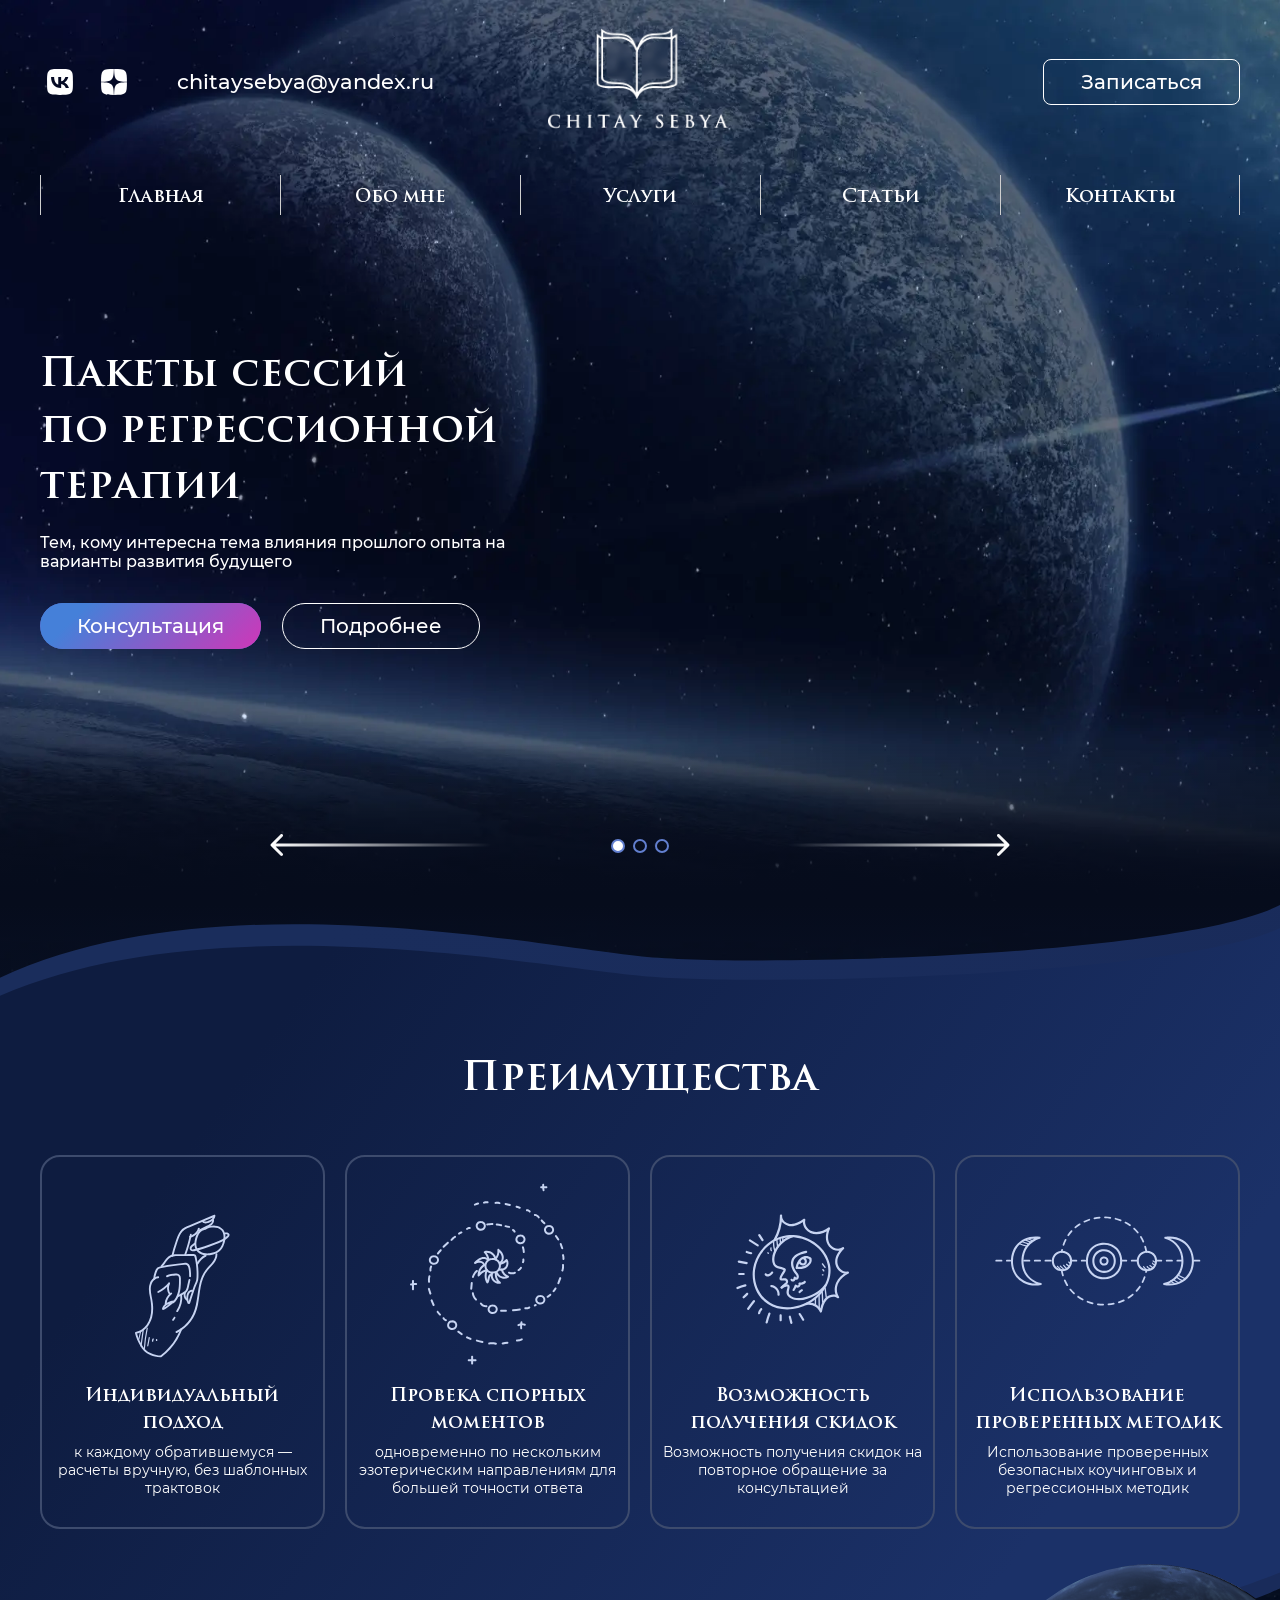
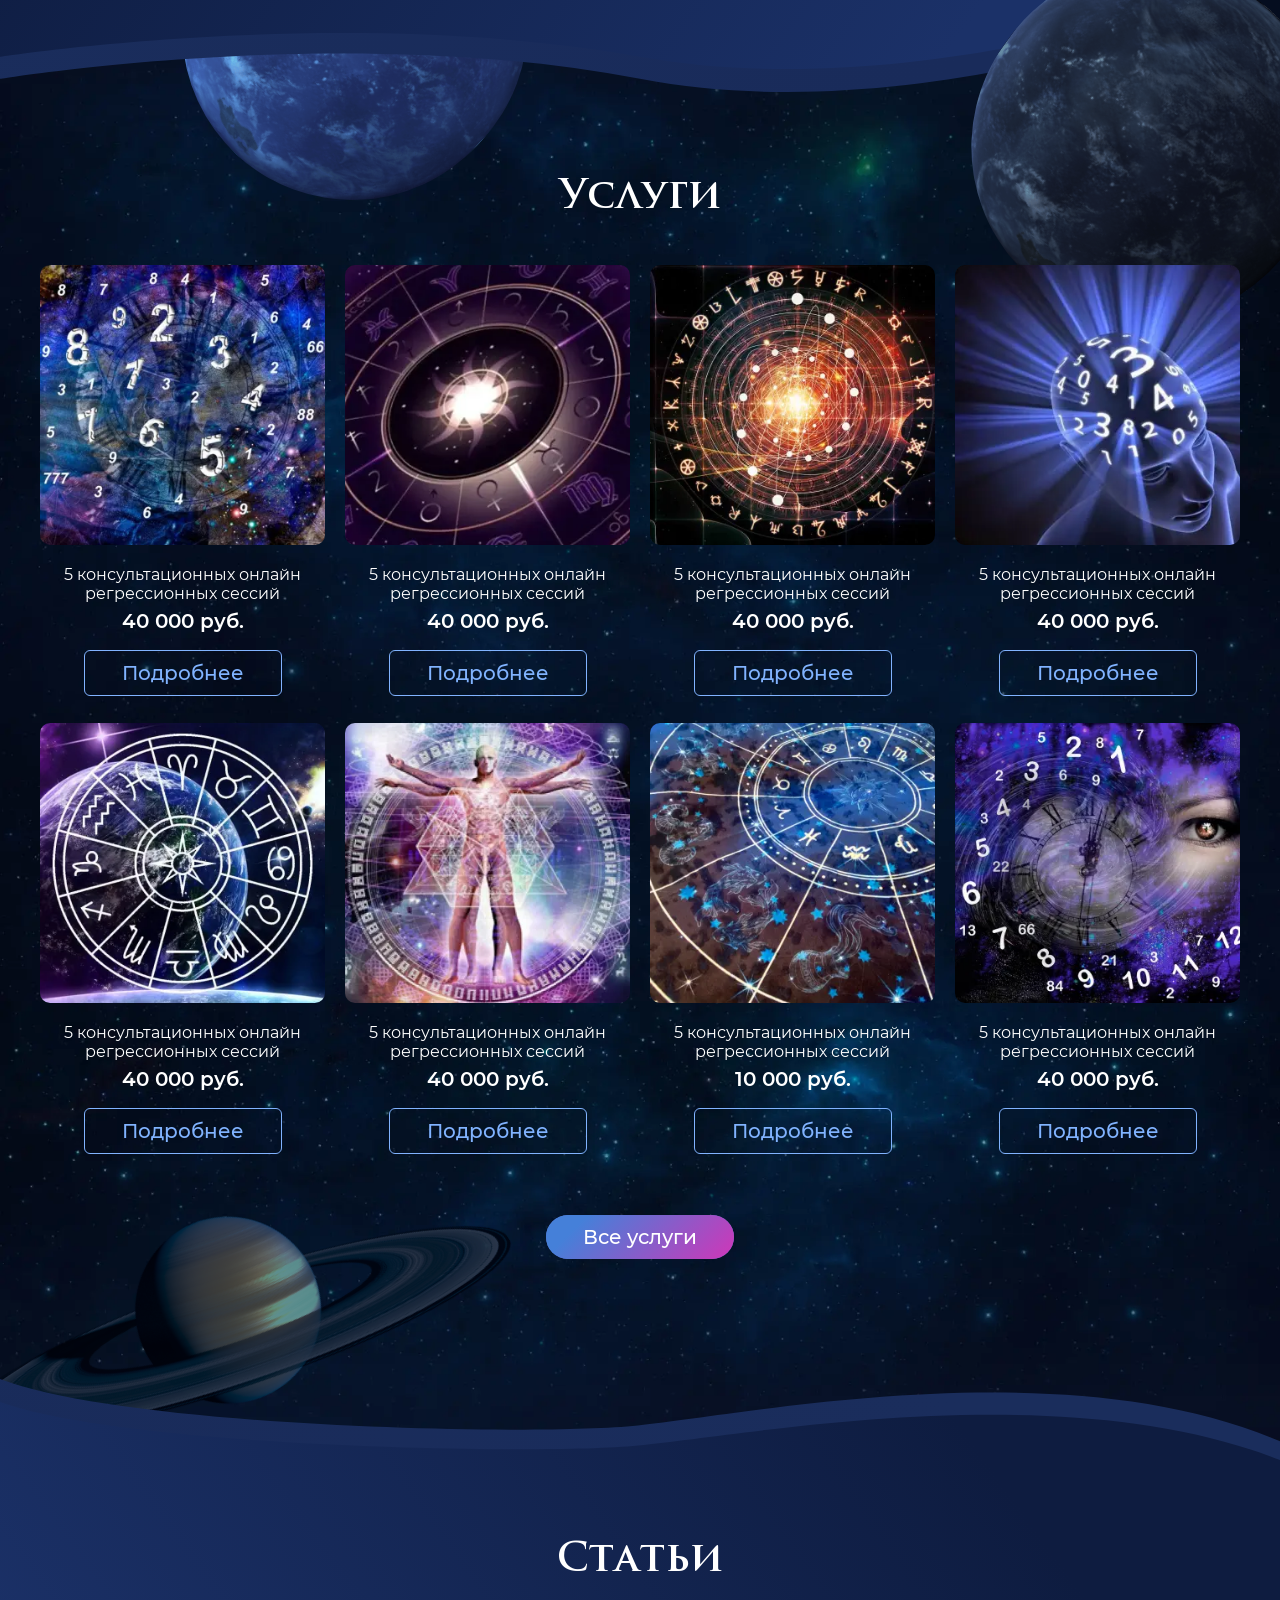
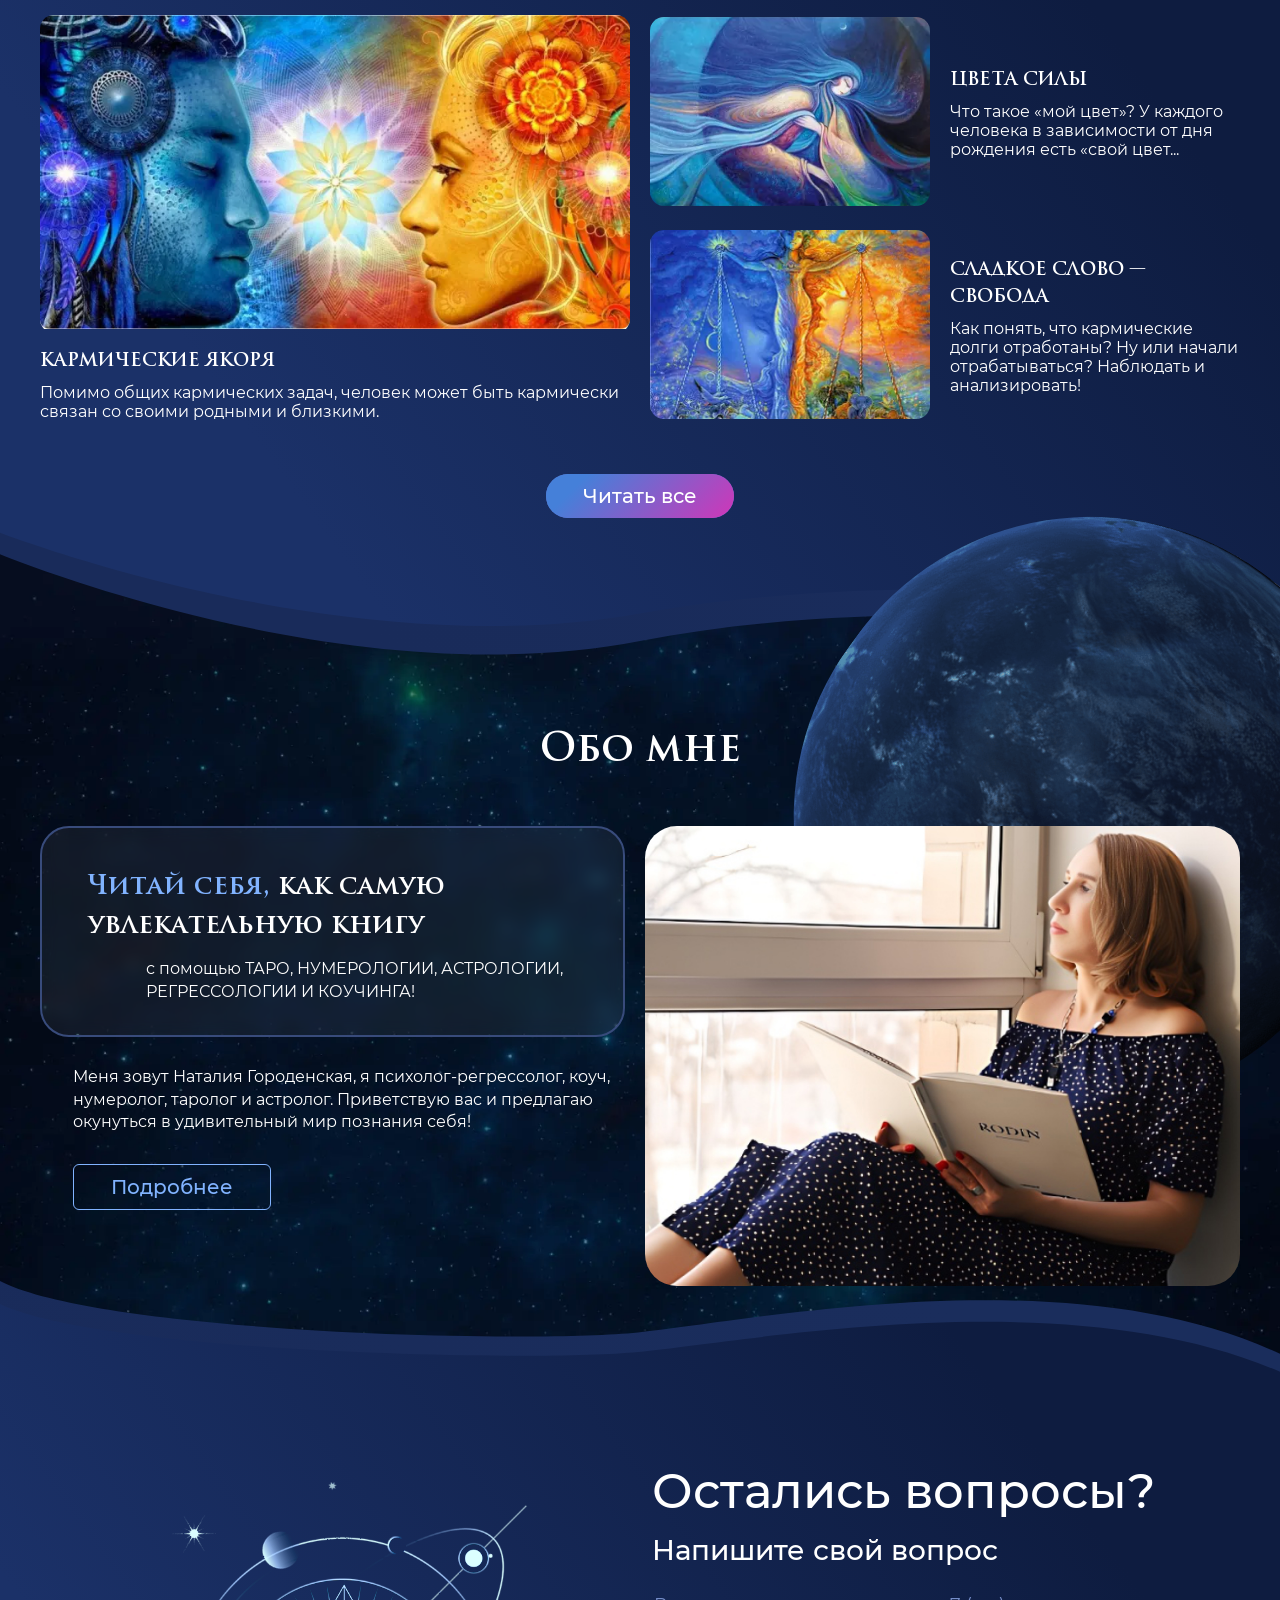
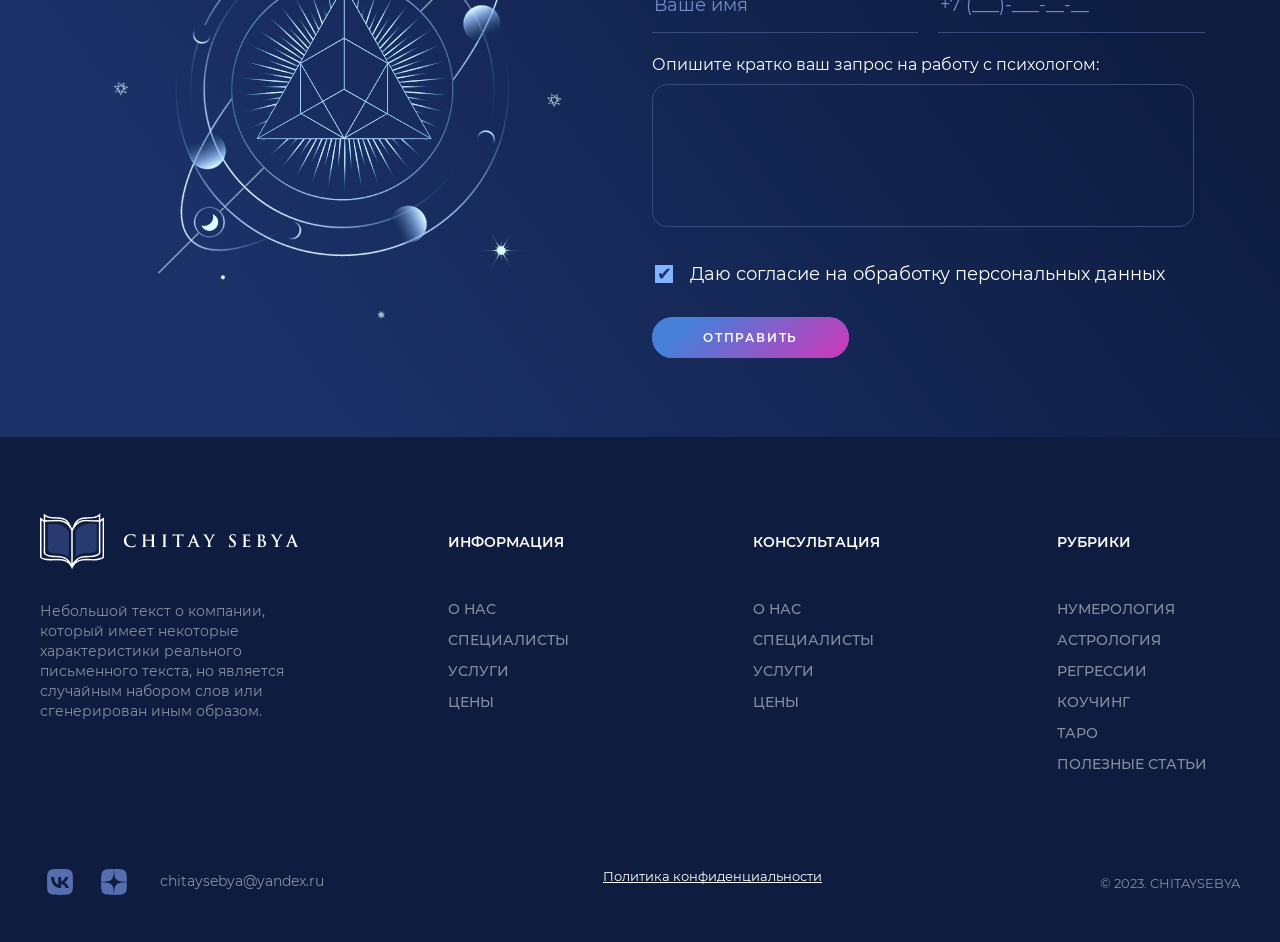
==== commit 6a256f5c: "adaptive2" ====
--- a/index.html
+++ b/index.html
@@ -47,7 +47,7 @@
                             <img src="./img/logo.png" alt="Логотип">
                         </a>
                     </div>
-                    <div>
+                    <div class="consultation-btn">
                         <button class="btn btn-transparent" id="need-consultation">
                             Записаться
                         </button>
@@ -413,7 +413,7 @@
         </div>
         <div class="about-me">
             <div class="container about-me__container">
-                <div class="title">
+                <div class="title about__title">
                     Обо мне
                 </div>
                 <div class="about-me__contant">
@@ -627,7 +627,7 @@
             </div>
             <div class="contacts__wrapper footer__wrapper">
                 <ul class="list-reset socials">
-                    <li class="socials__item">
+                    <li class="socials__item footer__social">
                         <a class="socials__link socials__link_footer" href="" aria-label="Наша компания вконтакте">
                             <svg viewBox="0 0 40 40" fill="none"
                                 xmlns="http://www.w3.org/2000/svg">
@@ -637,7 +637,7 @@
                             </svg>
                         </a>
                     </li>
-                    <li class="socials__item">
+                    <li class="socials__item footer__social">
                         <a class="socials__link socials__link_footer" href="" aria-label="Наша компания на дзен">
                             <svg viewBox="0 0 40 40" fill="none"
                                 xmlns="http://www.w3.org/2000/svg">
--- a/media.css
+++ b/media.css
@@ -91,7 +91,7 @@
     }
 
     .benefits__link-1 {
-        background-size: 95px 114px;
+        background-size: 95px 144px;
     }
 
     .benefits__link-2 {
@@ -375,6 +375,11 @@
         height: 28px;
     }
 
+    .footer__social {
+        width: 40px;
+        height: 40px;
+    }
+
     .contacts {
         gap: 34px;
     }
@@ -685,5 +690,466 @@
 }
 
 @media (max-width: 768px) {
-
+    .header {
+        padding-top: 22px;
+    }
+
+    .contacts {
+        margin-bottom: 0;
+        gap: 0;
+        justify-content: normal;
+    }
+
+    .contacts__wrapper {
+        margin-right: 33px;
+    }
+
+    .contacts__logo {
+        margin-right: auto;
+    }
+
+    .nav {
+        display: none;
+        position: absolute;
+        right: 0;
+        top: 0;
+        width: 375px;
+        height: 100vh;
+        z-index: 50;
+        padding: 10px;
+        padding-top: 30px;
+        background-color: #060c1c;
+        box-shadow: -70px 5px 40px rgba(0, 0, 0, 0.5);
+        overflow-y: auto;
+        visibility: hidden;
+        transform: translateX(120%);
+        transition: visibility 0.3s ease-in-out, transform 0.3s ease-in-out;
+    }
+    
+    .burger {
+        display: block;
+        position: relative;
+        padding: 0;
+        margin-left: 57px;
+        width: 30px;
+        height: 18px;
+        border-radius: 0;
+        overflow: hidden;
+    }
+
+    .nav__active {
+        visibility: visible;
+        transform: none;
+    }
+
+    .nav__active .nav__list {
+        flex-direction: column;
+    }
+
+    .nav__active .btn__close {
+        display: block;
+    }
+
+    .stop-scroll {
+        overflow: hidden;
+    }
+
+    .burger__line {
+        position: absolute;
+        left: 50%;
+        width: 100%;
+        height: 3px;
+        background-color: #fff;
+        transform: translateX(-50%);
+        transition: transform 0.3s ease-in-out, background-color 0.3s ease-in-out;
+    }
+    
+    .burger__line:nth-child(1) {
+        top: 0;
+    }
+    
+    .burger__line:nth-child(2) {
+        right: 0;
+        top: 50%;
+        transform: translateX(-18%) translateY(-50%);
+    }
+    
+    .burger__line:nth-child(3) {
+        bottom: 0;
+        right: 0;
+        transform: translateX(14%);
+    }
+
+    .btn__close::before {
+        content: "";
+        position: absolute;
+        top: -5px;
+        left: -5px;
+        right: -5px;
+        bottom: -5px;
+        border: 2px solid #fff;
+        border-radius: 5px;
+        opacity: 0;
+        transition: opacity 0.3s ease-in-out;
+    }
+    
+    .burger:focus,
+    .btn__close:focus {
+        outline: none;
+    }
+    
+    .btn__close:focus::before {
+        opacity: 1;
+    }
+    
+    .burger:focus .burger__line:nth-child(2) {
+        transform: translateX(-50%) translateY(-50%);
+    } 
+
+    .burger:focus .burger__line:nth-child(3) {
+        transform: translateX(-50%);
+    }
+    
+    .burger:focus .burger__line {
+        background-color: var(--background-btn-hover);
+    }
+
+    .burger:active .burger__line {
+        background-color: var(--background-btn-hover);
+    }
+
+    .navigation {
+        margin-bottom: 20px;
+    }
+
+    .swiper {
+        height: 423px;
+    }
+
+    .swiper-slide {
+        padding-top: 51px;
+        background: url(./img/slider1.svg) no-repeat right top -70px / 48% 111%;
+    }
+
+    .swiper-horizontal>.swiper-pagination-bullets, .swiper-pagination-bullets.swiper-pagination-horizontal {
+        top: 395px;
+    }
+
+    .swiper-button-prev {
+        top: 413px;
+        left: 0;
+    }
+
+    .swiper-button-next {
+        top: 413px;
+        right: 0;
+    }
+
+    .btn-radius {
+        padding: 10px 28px;
+    }
+
+    .btn-colored {
+        padding: 10px 28px;
+    }
+
+    .benefits {
+        padding-top: 150px;
+        padding-bottom: 73px;
+    }
+
+    .benefits::before {
+        background: url(./img/benefits768.svg) no-repeat top 22px center/ cover; 
+    }
+
+    .services {
+        padding-top: 150px;
+    }
+
+    .services__paragraph {
+        margin-bottom: 14px;
+    }
+
+    .services::after {
+        height: 144px;
+        bottom: 282px;
+        background: url(./img/services992.svg) center right no-repeat;
+    }
+
+    .articles::before {
+        top: 17px;
+        bottom: -315px;
+        background: url(./img/articles768.svg) no-repeat top center/ cover;
+    }
+
+    .articles {
+        padding-top: 122px;
+    }
+
+    .title__media {
+        margin-bottom: 43px;
+    }
+
+    .articles__articles {
+        column-gap: 20px;
+        margin-bottom: 46px; 
+    }
+
+    .item {
+        gap: 44px;
+    }
+
+    .articles__img {
+        margin-bottom: 20px;
+    }
+
+    .about__title {
+        margin-bottom: 41px;
+    }
+
+    .about-me__link {
+        padding: 31px 28px;
+    }
+
+    .about-me__paragraph {
+        padding-left: 29px;
+    }
+
+    .button-padding {
+        padding-left: 29px;
+    }
+
+    .any-questions {
+        padding-bottom: 50px;
+    }
+
+    .any-questions::before {
+        bottom: -23px;
+    }
+
+    .any-questions__content {
+        padding-top: 112px;
+    }
+
+    .any-questions__title {
+        margin-bottom: 15px;
+    }
+
+    .any-questions__title-mini {
+        margin-bottom: 18px;
+    }
+
+    .name, .tel {
+        min-height: 40px;
+    }
+
+    .label-span {
+        margin-bottom: 20px;
+    }
+
+    .descr {
+        min-height: 144px;
+    }
+
+    .label-descr {
+        margin-bottom: 17px;
+    }
+
+    .checkbox {
+        margin-bottom: 20px;
+    }
+
+    .footer__container {
+        row-gap: 10px;
+    }
+
+    .footer__middle {
+        gap: 122px;
+    }
+
+    .footer__flex_3 {
+        padding-left: 62px;
+    }
+
+    .footer__wrapper {
+        padding-top: 13px;
+    }
+
+    .footer__flex_link {
+        top: 13px;
+    }
+
+    .trade-mark {
+        padding-bottom: 0;
+        padding-top: 13px;
+    }
+}
+
+@media (max-width: 720px) {
+    .contacts__mail {
+        display: none;
+    }
+
+    .footer__mail {
+        display: inline-block;
+    }
+
+    .consultation-btn {
+        display: none;
+    }
+
+    .contacts {
+        justify-content: space-between;
+    }
+
+    .contacts__logo {
+        margin-right: 0;
+    }
+
+    .swiper {
+        height: 520px;
+    }
+
+    .swiper-slide {
+        padding-top: 230px;
+        background: url(./img/slider1.svg) no-repeat center top -183px / 34% 111%;
+    }
+
+    .text {
+        max-width: 100%;
+        text-align: center;
+    }
+
+    .button-wrapper {
+        gap: 11px;
+        justify-content: center;
+    }
+
+    .swiper-horizontal>.swiper-pagination-bullets, .swiper-pagination-bullets.swiper-pagination-horizontal {
+        top: 485px;
+    }
+
+    .swiper-button-prev {
+        top: 504px;
+    }
+
+    .swiper-button-next {
+        top: 504px;
+    }
+
+    .benefits__list {
+        max-width: 100%;
+    }
+
+    .services__list {
+        row-gap: 10px;
+        column-gap: 10px;
+    }
+
+    .services__item {
+        width: calc((100% - 10px) / 2);
+    }
+
+    .services::after {
+        bottom: -53px;
+    }
+
+    .about-me__contant {
+        flex-direction: column-reverse;
+    }
+
+    .about-me__item {
+        width: 100%;
+    }
+
+    .about-me__img img {
+        width: 100%;
+        height: 100%;
+        border-radius: 34px;
+    }
+
+    .about-me__title,
+    .about-me__link-paragraph,
+    .about-me__paragraph,
+    .button-padding {
+        text-align: center;
+    }
+
+    .button-padding {
+        padding-left: 0;
+    }
+
+    .any-questions__text {
+        flex-basis: 60%;
+    }
+
+    .footer__flex {
+        min-height: 0;
+    }
+
+    .footer__flex_2 {
+        flex-basis: 100%;
+    }
+
+    .footer__middle {
+        gap: 0;
+        margin-bottom: 0;
+    }
+
+    .footer__middle-item {
+        flex-basis: 50%;
+    }
+
+    .footer__flex_3 {
+        flex-basis: 100%;
+        padding-left: 0;
+    }
+
+    .footer__flex_3 {
+        padding-top: 40px;
+    }
+
+    .footer__wrapper {
+        gap: 27px;
+        padding-top: 50px;
+        margin-right: 0;
+        flex-basis: 100%;
+        justify-content: center;
+    }
+
+    .footer__flex_link {
+       margin: 0 auto;
+       text-align: center;
+    }
+}
+
+@media (max-width: 576px) {
+    .container {
+        padding: 0 10px;
+    }
+
+    .main-title {
+        margin-bottom: 11px;
+        font-size: 20px;
+    }
+
+    .swiper-slide {
+        background: url(./img/slider1.svg) no-repeat center top -174px / 45% 111%;
+    }
+
+    .swiper-horizontal>.swiper-pagination-bullets, .swiper-pagination-bullets.swiper-pagination-horizontal {
+        top: 457px;
+    }
+
+    .swiper-button-prev {
+        top: 475px;
+        width: 60px;
+        background-image: url(./img/arrow576.svg);
+    }
+
+    .swiper-button-next {
+        top: 475px;
+        width: 60px;
+        background-image: url(./img/arrow576.svg);
+    }
 }
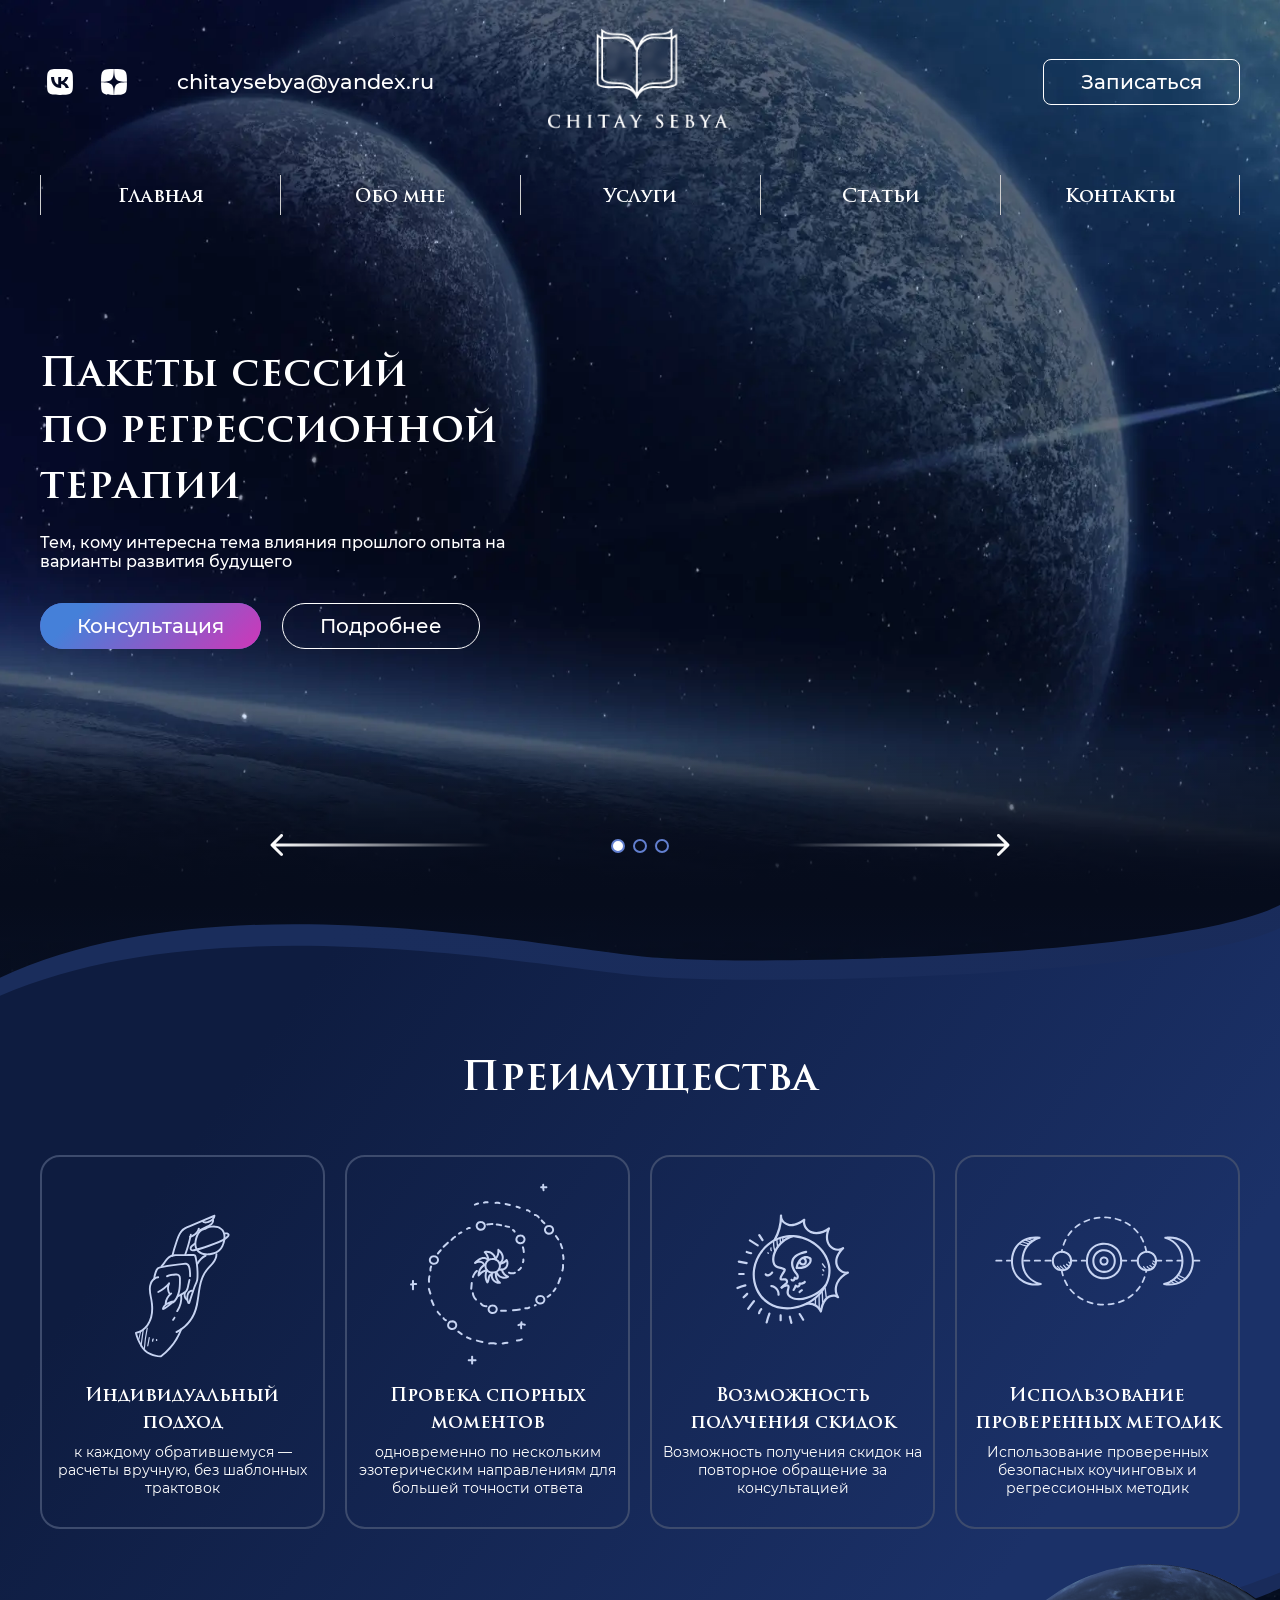
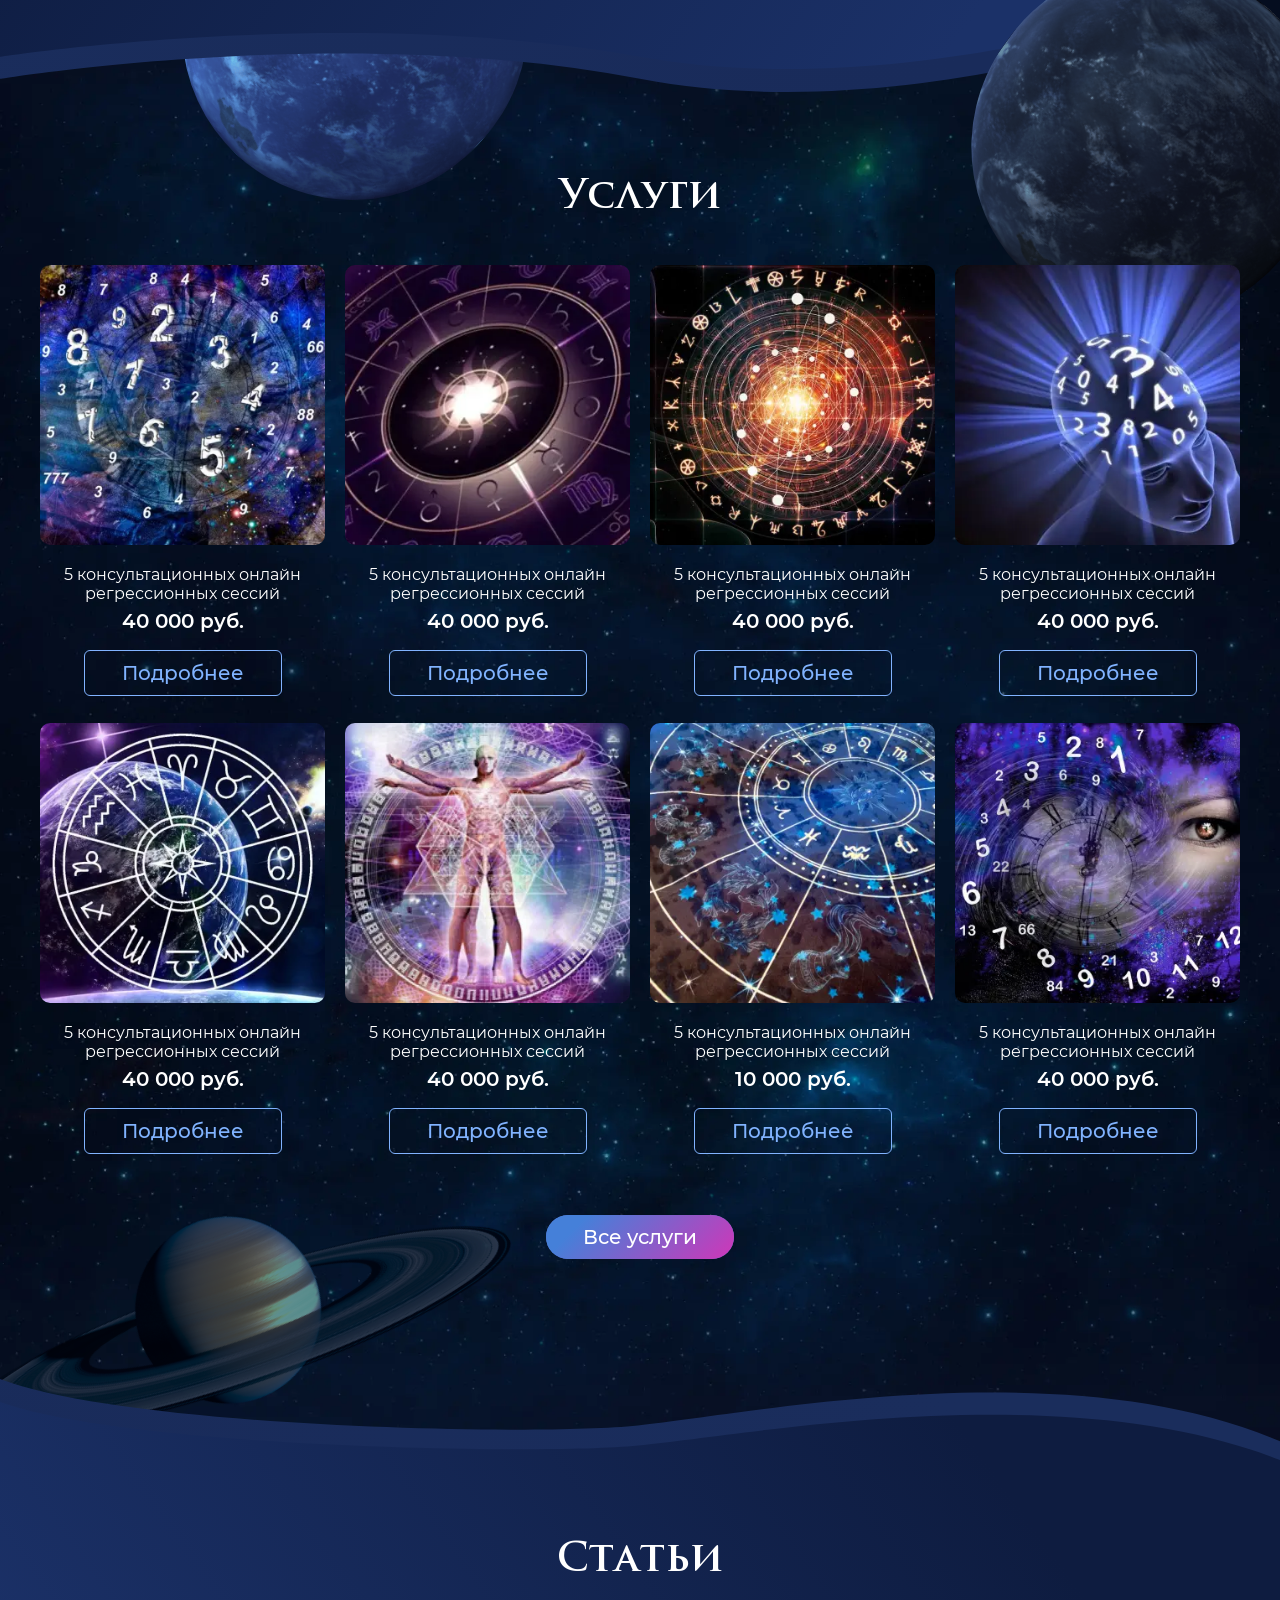
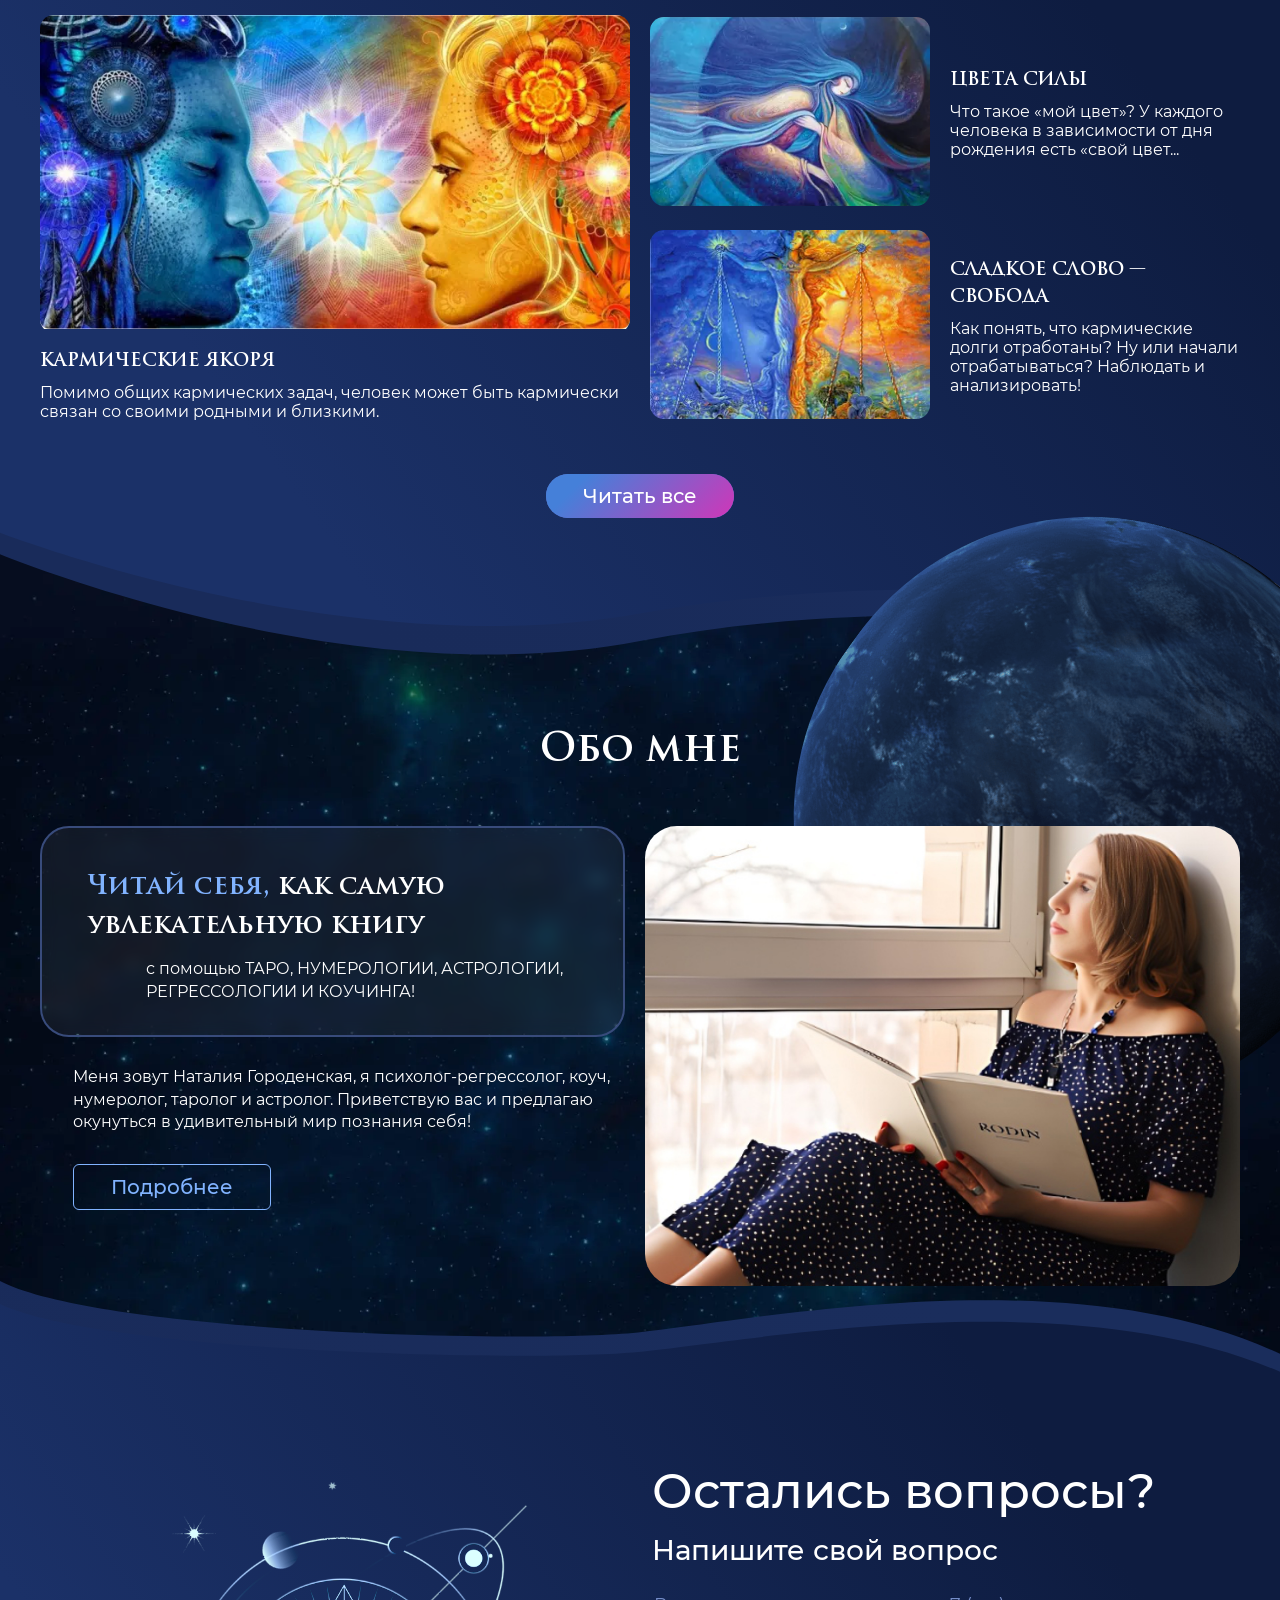
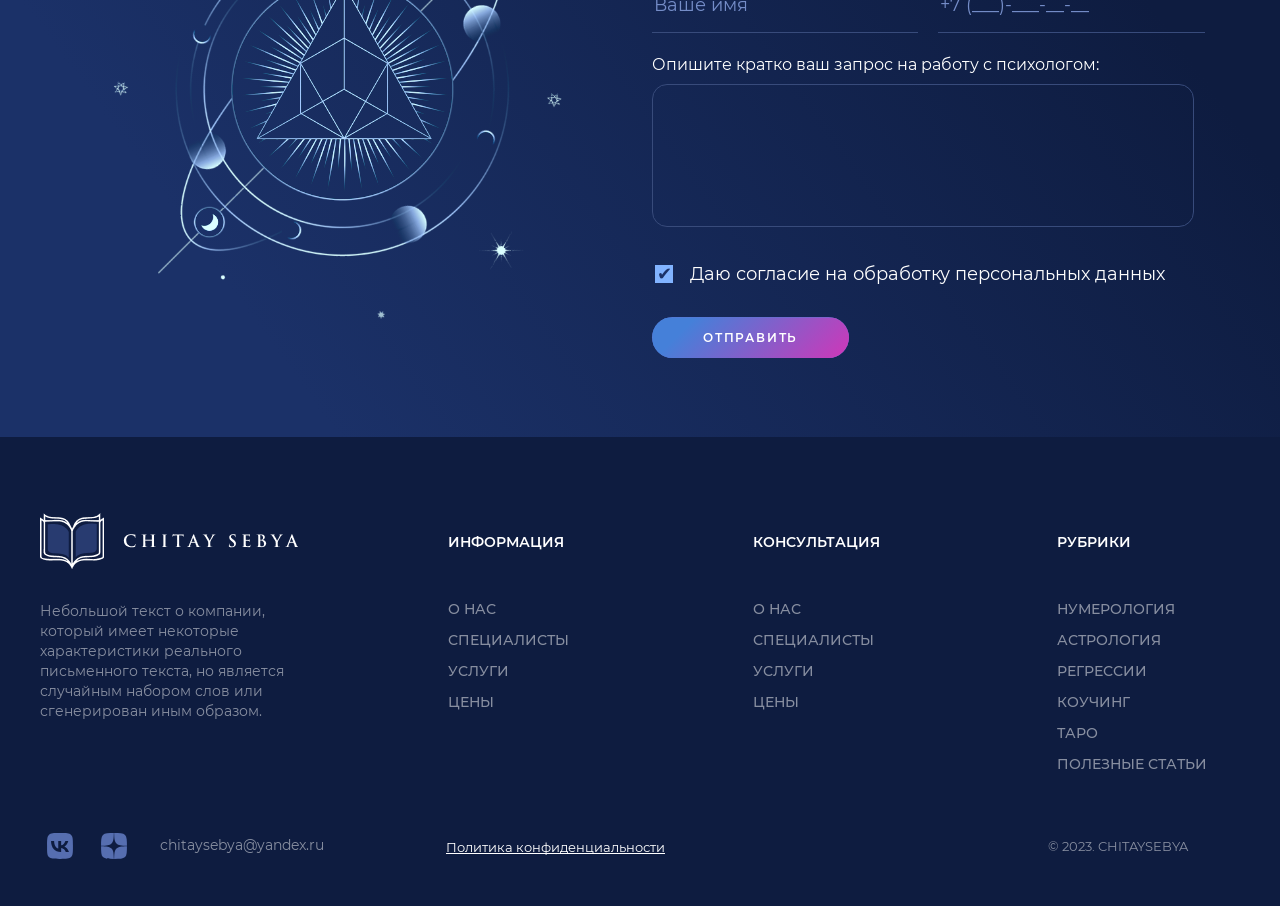
==== commit 139abe15: "adaptive3" ====
--- a/index.html
+++ b/index.html
@@ -22,7 +22,7 @@
                     <div class="contacts__wrapper">
                         <ul class="list-reset socials">
                             <li class="socials__item">
-                                <a class="socials__link" href="" aria-label="Наша компания вконтакте">
+                                <a class="socials__link" href="#" aria-label="Наша компания вконтакте">
                                     <svg viewBox="0 0 40 40" fill="none" xmlns="http://www.w3.org/2000/svg">
                                         <path fill-rule="evenodd" clip-rule="evenodd"
                                             d="M8.87822 8.87798C7.05884 10.6974 7.05884 13.6256 7.05884 19.4821V20.5174C7.05884 26.3739 7.05884 29.3022 8.87822 31.1216C10.6976 32.9409 13.6258 32.9409 19.4824 32.9409H20.5177C26.3742 32.9409 29.3024 32.9409 31.1218 31.1216C32.9412 29.3022 32.9412 26.3739 32.9412 20.5174V19.4821C32.9412 13.6256 32.9412 10.6974 31.1218 8.87798C29.3024 7.05859 26.3742 7.05859 20.5177 7.05859H19.4824C13.6258 7.05859 10.6976 7.05859 8.87822 8.87798ZM11.0407 15.0226C11.1862 21.8624 14.6781 25.9729 20.8002 25.9729H21.1472V22.0597C23.3969 22.2789 25.0979 23.8902 25.7806 25.9729H28.9593C28.0863 22.8599 25.7918 21.139 24.3592 20.4813C25.7918 19.6702 27.8064 17.6972 28.2876 15.0226H25.4C24.7733 17.1929 22.9156 19.166 21.1472 19.3523V15.0226H18.2596V22.6078C16.4688 22.1693 14.2081 20.0429 14.1074 15.0226H11.0407Z"
@@ -31,7 +31,7 @@
                                 </a>
                             </li>
                             <li class="socials__item">
-                                <a class="socials__link" href="" aria-label="Наша компания на дзен">
+                                <a class="socials__link" href="#" aria-label="Наша компания на дзен">
                                     <svg viewBox="0 0 40 40" fill="none" xmlns="http://www.w3.org/2000/svg">
                                         <path fill-rule="evenodd" clip-rule="evenodd"
                                             d="M22.4958 22.4956C20.4622 24.5939 20.3235 27.2099 20.1387 32.9409C25.4815 32.9409 29.1698 32.9225 31.074 31.0737C32.9227 29.1695 32.9412 25.3057 32.9412 20.1384C27.2101 20.3233 24.5941 20.462 22.4958 22.4956ZM19.8614 32.9409C14.5185 32.9409 10.8303 32.9225 8.92606 31.0737C7.07733 29.1695 7.05884 25.3057 7.05884 20.1384C12.7899 20.3233 15.4059 20.462 17.5042 22.4956C19.5378 24.5939 19.6765 27.2099 19.8614 32.9409ZM17.5042 17.504C15.4059 19.5376 12.7899 19.6762 7.05884 19.8611C7.05884 14.6939 7.07733 10.83 8.92606 8.92582C10.8303 7.07708 14.5277 7.05859 19.8614 7.05859C19.6765 12.7897 19.5378 15.4057 17.5042 17.504ZM20.1387 7.05859C20.3143 12.7897 20.4622 15.4057 22.4958 17.504C24.5941 19.5376 27.2101 19.6762 32.9412 19.8611C32.9412 14.6939 32.9227 10.83 31.074 8.92582C29.1698 7.07708 25.4815 7.05859 20.1387 7.05859Z"
@@ -103,7 +103,7 @@
                                     <button class="btn btn-colored">
                                         Консультация
                                     </button>
-                                    <a class="btn btn-transparent btn-radius">
+                                    <a class="btn btn-transparent btn-radius" href="#">
                                         Подробнее
                                     </a>
                                 </div>
@@ -112,7 +112,7 @@
                         <div class="swiper-slide">
                             <div class="text">
                                 <div class="main-title">
-                                    Пакеты сессий по регрессионной терапии
+                                    Пакеты сессий по&nbsp;регрессионной терапии
                                 </div>
                                 <p class="text__descr">
                                     Тем, кому интересна тема влияния прошлого опыта на варианты развития будущего
@@ -121,7 +121,7 @@
                                     <button class="btn btn-colored">
                                         Консультация
                                     </button>
-                                    <a class="btn btn-transparent btn-radius">
+                                    <a class="btn btn-transparent btn-radius" href="#">
                                         Подробнее
                                     </a>
                                 </div>
@@ -130,7 +130,7 @@
                         <div class="swiper-slide">
                             <div class="text">
                                 <div class="main-title">
-                                    Пакеты сессий по регрессионной терапии
+                                    Пакеты сессий по&nbsp;регрессионной терапии
                                 </div>
                                 <p class="text__descr">
                                     Тем, кому интересна тема влияния прошлого опыта на варианты развития будущего
@@ -139,7 +139,7 @@
                                     <button class="btn btn-colored">
                                         Консультация
                                     </button>
-                                    <a class="btn btn-transparent btn-radius">
+                                    <a class="btn btn-transparent btn-radius" href="#">
                                         Подробнее
                                     </a>
                                 </div>
@@ -225,7 +225,7 @@
                         <p class="paragraph paragraph-price">
                             40 000 руб.
                         </p>
-                        <a class="btn btn-transparent services__btn btn-link">
+                        <a class="btn btn-transparent services__btn btn-link" href="#">
                             Подробнее
                         </a>
                     </li>
@@ -239,7 +239,7 @@
                         <p class="paragraph paragraph-price">
                             40 000 руб.
                         </p>
-                        <a class="btn btn-transparent services__btn btn-link">
+                        <a class="btn btn-transparent services__btn btn-link" href="#">
                             Подробнее
                         </a>
                     </li>
@@ -253,7 +253,7 @@
                         <p class="paragraph paragraph-price">
                             40 000 руб.
                         </p>
-                        <a class="btn btn-transparent services__btn btn-link">
+                        <a class="btn btn-transparent services__btn btn-link" href="#">
                             Подробнее
                         </a>
                     </li>
@@ -267,7 +267,7 @@
                         <p class="paragraph paragraph-price">
                             40 000 руб.
                         </p>
-                        <a class="btn btn-transparent services__btn btn-link">
+                        <a class="btn btn-transparent services__btn btn-link" href="#">
                             Подробнее
                         </a>
                     </li>
@@ -281,7 +281,7 @@
                         <p class="paragraph paragraph-price">
                             40 000 руб.
                         </p>
-                        <a class="btn btn-transparent services__btn btn-link">
+                        <a class="btn btn-transparent services__btn btn-link" href="#">
                             Подробнее
                         </a>
                     </li>
@@ -295,7 +295,7 @@
                         <p class="paragraph paragraph-price">
                             40 000 руб.
                         </p>
-                        <a class="btn btn-transparent services__btn btn-link">
+                        <a class="btn btn-transparent services__btn btn-link" href="#">
                             Подробнее
                         </a>
                     </li>
@@ -309,7 +309,7 @@
                         <p class="paragraph paragraph-price">
                             10 000 руб.
                         </p>
-                        <a class="btn btn-transparent services__btn btn-link">
+                        <a class="btn btn-transparent services__btn btn-link" href="#">
                             Подробнее
                         </a>
                     </li>
@@ -323,13 +323,13 @@
                         <p class="paragraph paragraph-price">
                             40 000 руб.
                         </p>
-                        <a class="btn btn-transparent services__btn btn-link">
+                        <a class="btn btn-transparent services__btn btn-link" href="#">
                             Подробнее
                         </a>
                     </li>
                 </ul>
                 <div class="services__center">
-                    <a class="btn btn-colored btn-link">
+                    <a class="btn btn-colored btn-link" href="#">
                         Все услуги
                     </a>
                 </div>
@@ -343,7 +343,7 @@
                     </div>
                     <div class="articles__articles">
                         <div class="articles__item large">
-                            <a class="articles__link" href="">
+                            <a class="articles__link" href="#">
                                 <article>
                                     <div class="articles__img">
                                         <img src="./img/articlesBig.webp"
@@ -362,7 +362,7 @@
                         </div>
                         <div class="articles__item item">
                             <div class="item__mini">
-                                <a class="articles__link" href="">
+                                <a class="articles__link" href="#">
                                     <article class="item__article">
                                         <div class="item__img">
                                             <img src="./img/articlesMini1.webp"
@@ -382,7 +382,7 @@
                                 </a>
                             </div>
                             <div class="item__mini">
-                                <a class="articles__link" href="">
+                                <a class="articles__link" href="#">
                                     <article class="item__article">
                                         <div class="item__img">
                                             <img src="./img/articlesMini2.webp"
@@ -404,7 +404,7 @@
                         </div>
                     </div>
                     <div class="services__center">
-                        <a class="btn btn-colored btn-link">
+                        <a class="btn btn-colored btn-link" href="#">
                             Читать все
                         </a>
                     </div>
@@ -464,8 +464,8 @@
                                 <input id="tel" class="tel" type="tel" name="tel" placeholder="+7 (___)-___-__-__">
                             </div>
                             <label class="label-descr">
-                                <span class="label-span">Опишите кратко ваш запрос на&nbsp;работу
-                                    с&nbsp;психологом:</span>
+                                <span class="label-span">Опишите кратко ваш запрос на работу
+                                    с психологом:</span>
                                 <textarea id="descr" class="descr" name="descr"></textarea>
                             </label>
                             <label class="checkbox">
@@ -650,7 +650,9 @@
                 </ul>
                 <a class="contacts__mail footer__mail" href="mailto:chitaysebya@yandex.ru">chitaysebya@yandex.ru</a>
             </div>
-            <a class="footer__flex_link" href="#">Политика конфиденциальности</a>
+            <div class="footer__flex-wrapper">
+               <a class="footer__flex_link" href="#">Политика конфиденциальности</a> 
+            </div>
             <div class="trade-mark">
                 © 2023. CHITAYSEBYA
             </div>
--- a/style.css
+++ b/style.css
@@ -507,7 +507,7 @@
     width: 100%;
     top: 0;
     bottom: -220px;
-    background: url(./img/benefits.png) no-repeat  top center/ cover;
+    background: url(./img/benefits.svg) no-repeat  top center/ cover;
 }
 
 .benefits__contant {
@@ -665,7 +665,7 @@
     height: 307px;
     bottom: -60px;
     left: -29px;
-    background: url(./img/services-back.png) center no-repeat;
+    background: url(./img/services-back.svg) center no-repeat;
 }
 
 .articles {
@@ -680,7 +680,7 @@
     width: 100%;
     top: 0;
     bottom: -700px;
-    background: url(./img/articles-wave.png) no-repeat  top center/ cover;
+    background: url(./img/articles-wave.svg) no-repeat  top center/ cover;
 }
 
 .articles__content {
@@ -905,7 +905,7 @@
     width: 100%;
     top: -161px;
     bottom: -250px;
-    background: url(./img/any-questions.png) no-repeat  top center/ cover;
+    background: url(./img/any-questions.svg) no-repeat  top center/ cover;
 }
 
 .any-questions__content {
@@ -1123,7 +1123,7 @@
 .footer__flex {
     display: flex;
     flex-direction: column;
-    min-height: 343px;
+    min-height: 300px;
 }
 
 .footer__logo {
@@ -1210,7 +1210,6 @@
 .footer__flex_link {
     width: fit-content;
     position: relative;
-    padding-bottom: 9px;
     font-family: "Montserrat";
     color: #FFF;
     font-size: 13px;
@@ -1225,7 +1224,7 @@
     content: "";
     width: 100%;
     height: 1px;
-    bottom: 10px;
+    bottom: 0;
     left: 0;
     background-color: currentColor;
     transition: background-color 0.3s ease-in-out;
@@ -1284,8 +1283,7 @@
 }
 
 .trade-mark {
-    margin-top: auto;
-    padding-bottom: 10px;
+    flex-basis: 16%;
     font-family: "Montserrat";
     font-size: 13px;
     color: #FFF;
@@ -1293,6 +1291,10 @@
     font-weight: 400;
     line-height: 142%;
     opacity: 0.5;
+}
+
+.footer__flex-wrapper {
+    flex-basis: 36%;
 }
 
 .footer__item_link:focus {
--- a/media.css
+++ b/media.css
@@ -285,7 +285,7 @@
     }
 
     .footer__flex {
-        min-height: 349px; 
+        min-height: 313px; 
     }
 
     .footer__logo {
@@ -325,6 +325,10 @@
     .footer__header {
         margin-bottom: 48px;
     }
+
+    .footer__flex-wrapper {
+        flex-basis: 40%;
+    }
 }
 
 @media (max-width: 1160px) {
@@ -508,8 +512,8 @@
 
     .services::after {
         width: 100%;
-    height: 130px;
-    bottom: 363px;
+        height: 130px;
+        bottom: 363px;
         background: url(./img/services992.svg) center right no-repeat;
         background-size: 332px 288px;
     }
@@ -684,6 +688,7 @@
     }
 
     .trade-mark {
+        flex-basis: 100%;
         width: 100%;
         text-align: center;
     }
@@ -855,7 +860,7 @@
 
     .benefits {
         padding-top: 150px;
-        padding-bottom: 73px;
+        padding-bottom: 83px;
     }
 
     .benefits::before {
@@ -963,20 +968,24 @@
         row-gap: 10px;
     }
 
+    .footer__flex {
+        min-height: 360px;
+    }
+
+    .footer__flex-wrapper {
+        flex-basis: fit-content;
+    }
+
+    .footer__flex_1 {
+        min-height: 0;
+    }
+
     .footer__middle {
         gap: 122px;
     }
 
     .footer__flex_3 {
         padding-left: 62px;
-    }
-
-    .footer__wrapper {
-        padding-top: 13px;
-    }
-
-    .footer__flex_link {
-        top: 13px;
     }
 
     .trade-mark {
@@ -1121,6 +1130,11 @@
        margin: 0 auto;
        text-align: center;
     }
+
+    .footer__flex-wrapper {
+        flex-basis: 100%;
+        text-align: center;
+    }
 }
 
 @media (max-width: 576px) {
@@ -1152,4 +1166,110 @@
         width: 60px;
         background-image: url(./img/arrow576.svg);
     }
+
+    .articles__articles {
+        grid-template:
+            "double" 1fr
+            "double" 1fr 
+            "large" 1fr
+            / 1fr;
+    }
+
+    .any-questions::before {
+        background: url(./img/questions576.svg) no-repeat top center/ cover;
+    }
+
+    .any-questions__content {
+        padding-top: 450px;
+        justify-content: center;
+    }
+
+    .any-questions__text {
+        flex-basis: 100%;
+        text-align: center;
+        max-width: 100%;
+    }
+}
+
+@media (max-width: 480px) {
+    .header {
+        padding-top: 15px;
+    }
+
+    .contacts__wrapper {
+        margin-right: 23px;
+    }
+
+    .swiper-slide {
+        padding-top: 225px;
+        background: url(./img/slider1.svg) no-repeat center top -187px / 58% 111%;
+    }
+
+    .benefits {
+        padding-top: 71px;
+    }
+
+    .title {
+        margin-bottom: 49px;
+    }
+
+    .benefits__list {
+        row-gap: 8px;
+        column-gap: 10px;
+    }
+
+    .benefits__item {
+        width: calc((100% - 10px) / 2);
+    }
+
+    .benefits__link {
+        padding-top: 143px;
+        padding-bottom: 19px;
+        background-position: top 27px center;
+    }
+
+    .benefits__title {
+        margin-bottom: 18px;
+        font-size: 12px;
+    }
+
+    .paragraph {
+        font-size: 12px;
+    }
+
+    .benefits::before {
+        background: url(./img/benefits480.svg) no-repeat top 22px center/ cover;
+    }
+
+    .benefits__link-1 {
+        background-size: 57px 87px;
+    }
+
+    .benefits__link-2 {
+        background-size: 94px 110px;
+    }
+
+    .benefits__link-3 {
+        background-size: 83px 80px;
+    }
+
+    .benefits__link-4 {
+        background-size: 153px 66px;
+    }
+
+    .services__img {
+        height: 173px;
+    }
+
+    .paragraph-price {
+        font-size: 16px;
+    }
+
+    .services__btn {
+        font-size: 16px;
+    }
+
+    .articles::before {
+        background: url(./img/articles480.svg) no-repeat top center/ cover;
+    }
 }
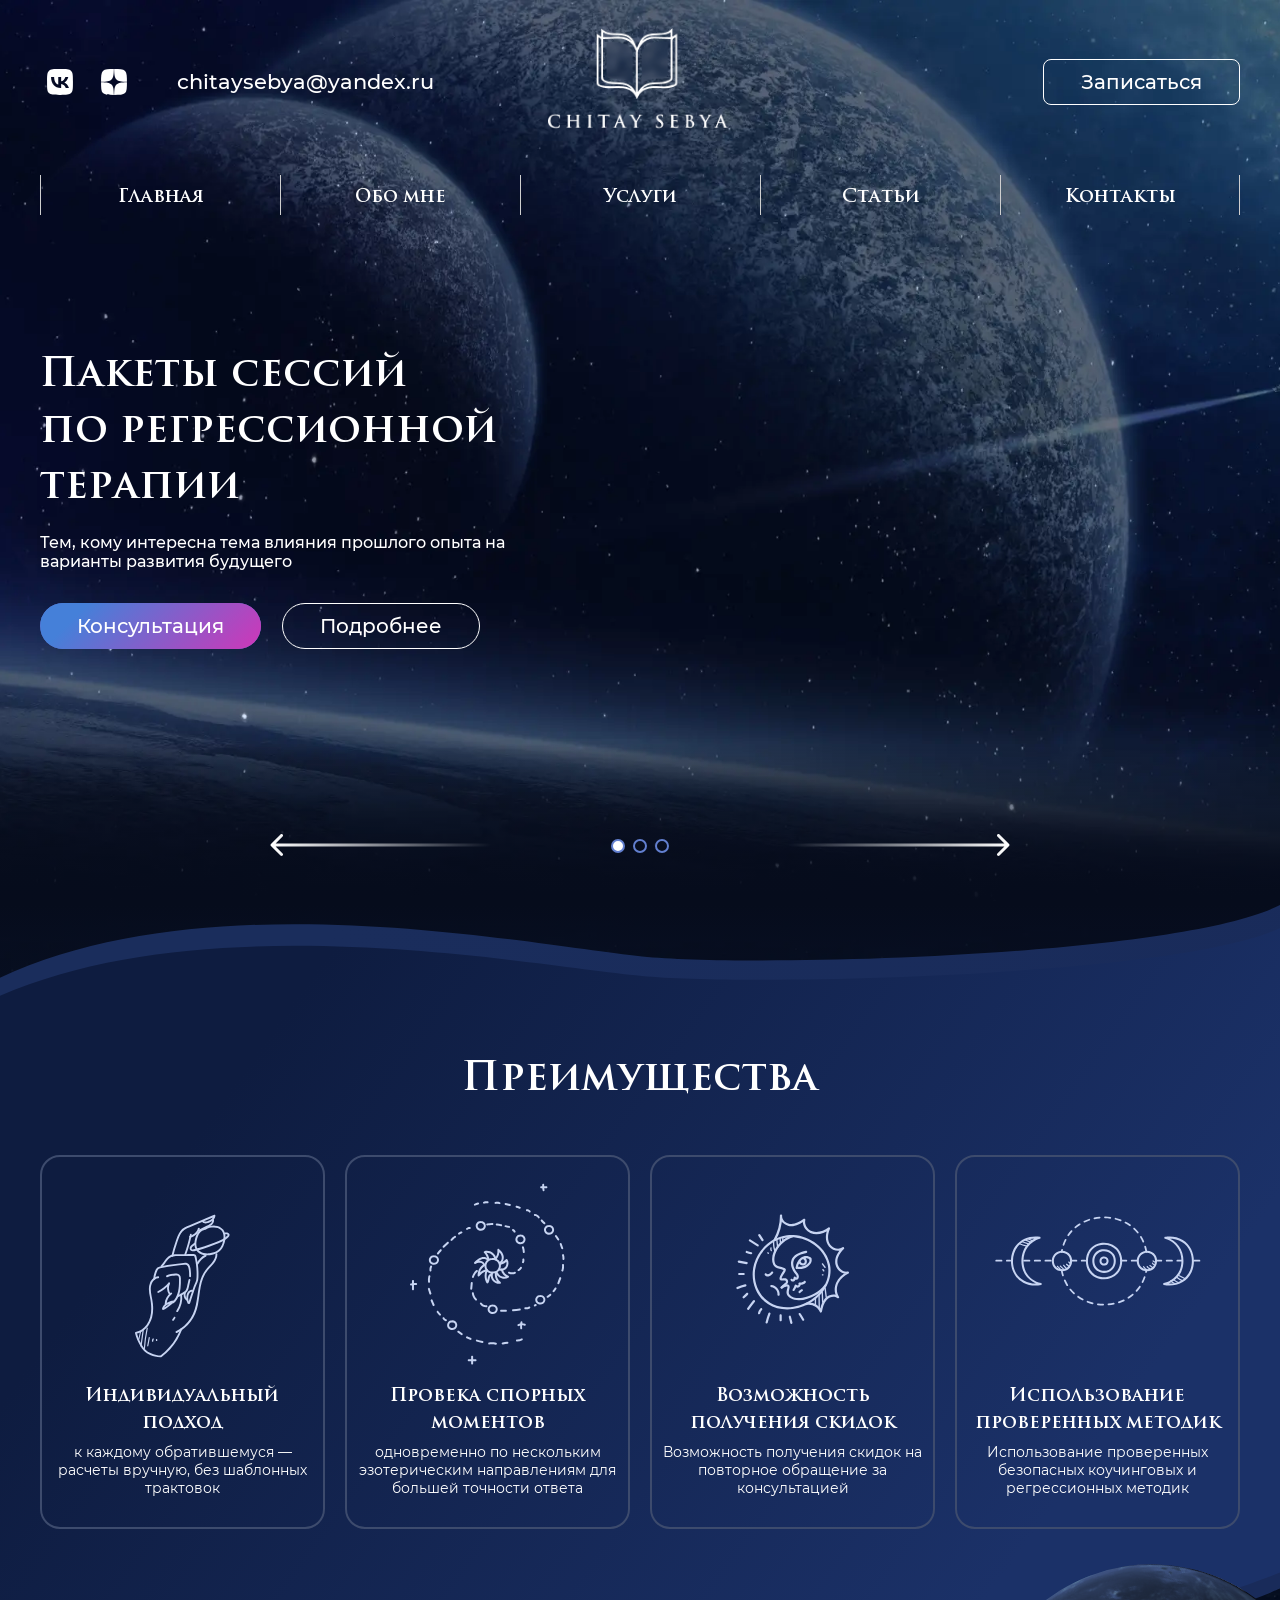
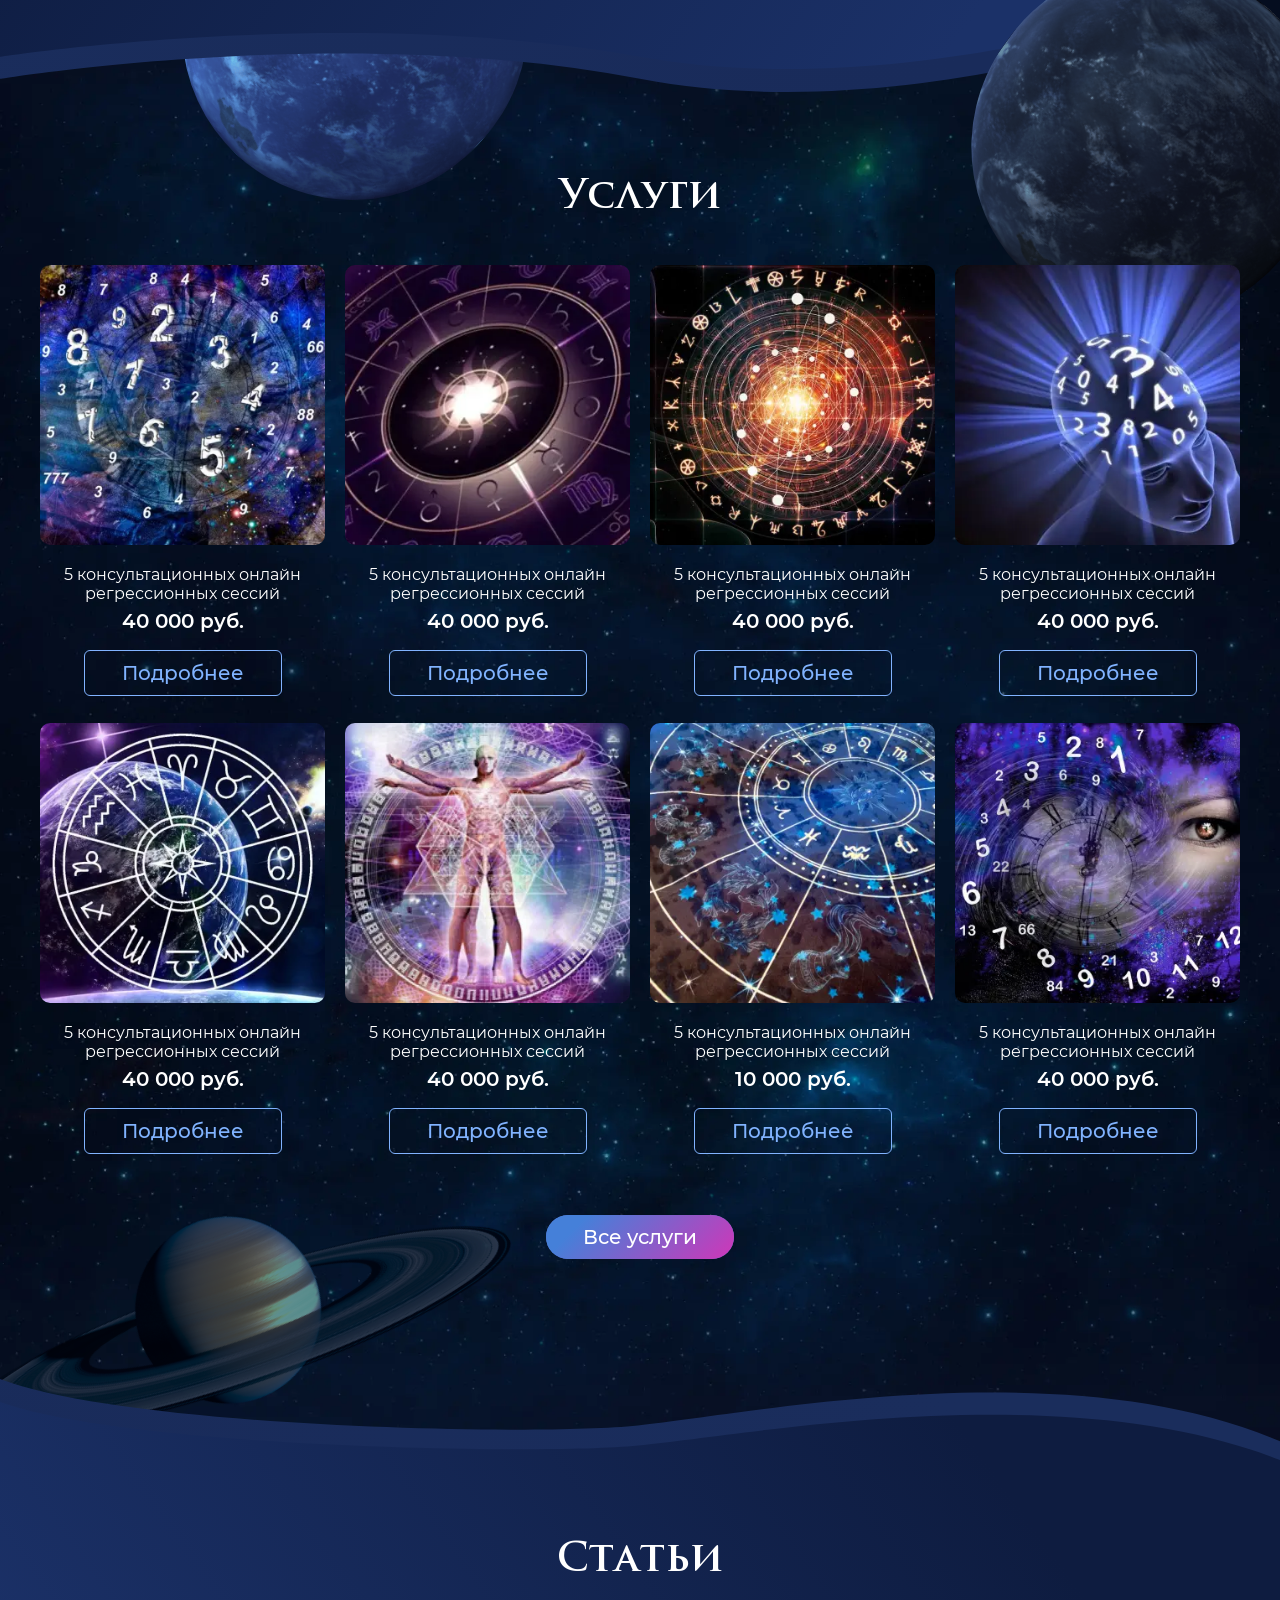
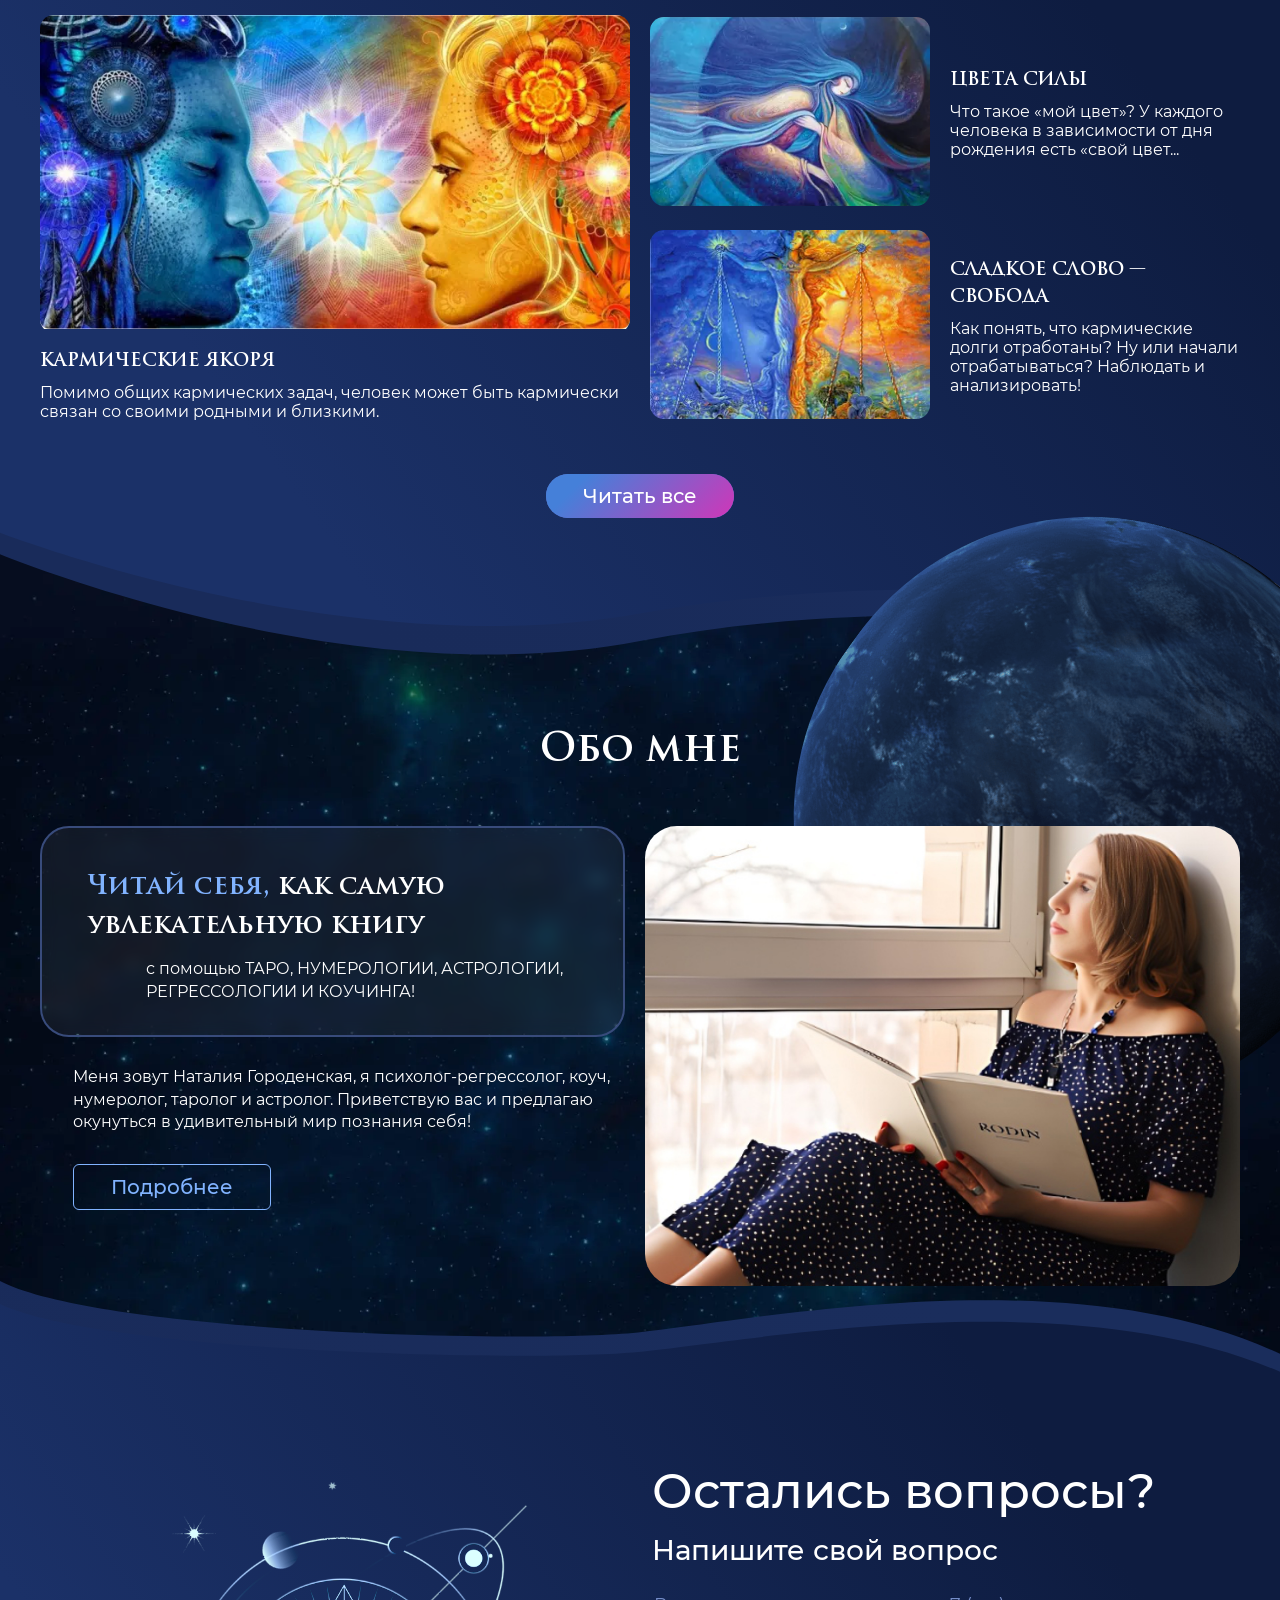
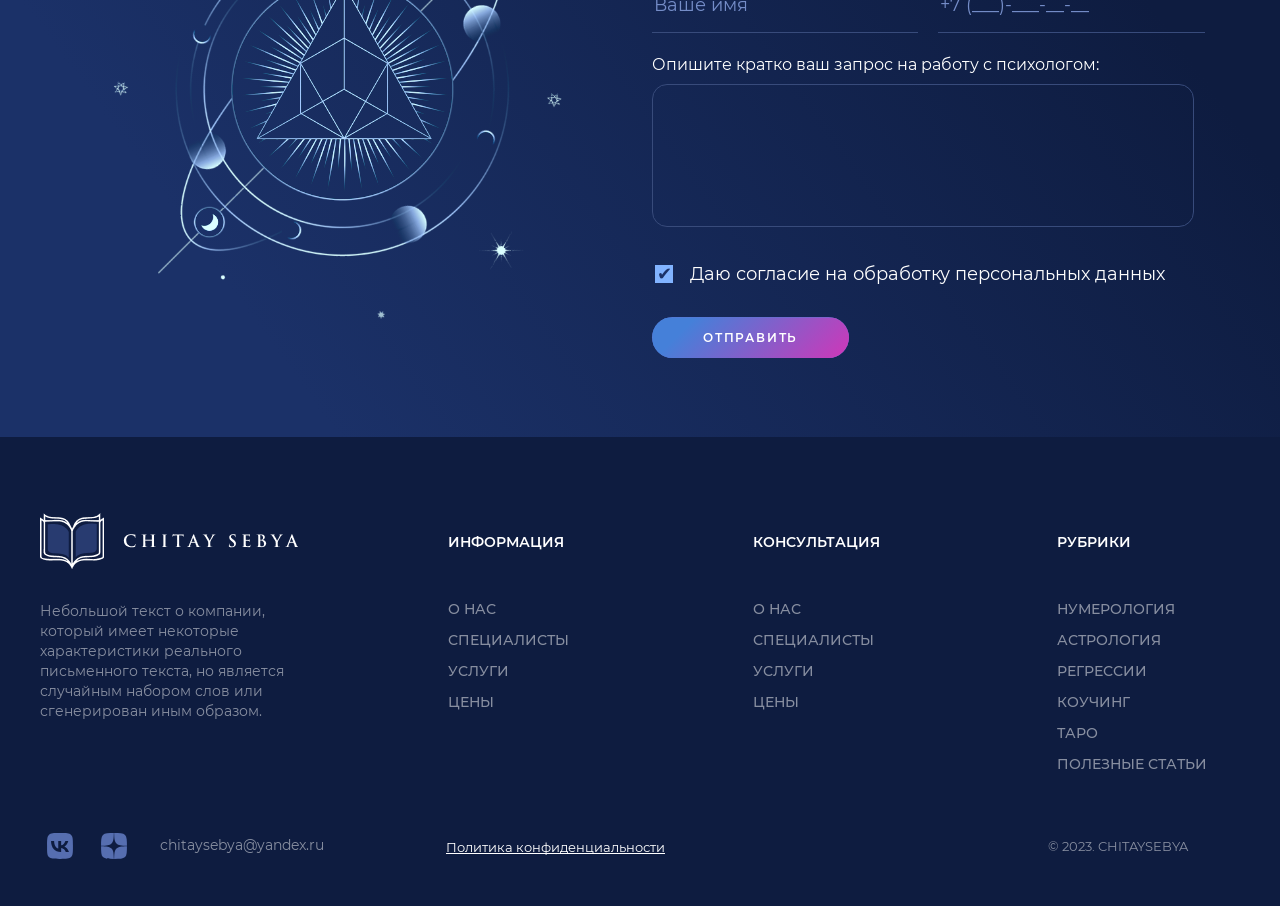
==== commit 55c4c281: "burger" ====
--- a/index.html
+++ b/index.html
@@ -59,6 +59,21 @@
                     </button>
                 </div>
                 <nav class="nav">
+                    <div class="for-burger">
+                        <div class="nav__link_burger">
+                            Меню
+                        </div>    
+                        <button class="btn btn__close" aria-label="Закрыть меню">
+                            <svg xmlns="http://www.w3.org/2000/svg" width="32" height="33" viewBox="0 0 32 33" fill="none">
+                                <path d="M25.3332 9.14636L23.4532 7.26636L15.9998 14.7197L8.5465 7.26636L6.6665 9.14636L14.1198 16.5997L6.6665 24.053L8.5465 25.933L15.9998 18.4797L23.4532 25.933L25.3332 24.053L17.8798 16.5997L25.3332 9.14636Z" fill="white"/>
+                            </svg>
+                        </button>
+                        <button class="btn btn__secondmenu" aria-label="Открыть подменю для выбора услуги">
+                                    <svg xmlns="http://www.w3.org/2000/svg" width="24" height="25" viewBox="0 0 24 25" fill="none">
+                                        <path d="M8.58984 17.08L13.1698 12.5L8.58984 7.91L9.99984 6.5L15.9998 12.5L9.99984 18.5L8.58984 17.08Z" fill="white"/>
+                                    </svg>
+                        </button>
+                    </div>
                     <ul class="list-reset nav__list">
                         <li class="nav__item">
                             <a class="nav__link" href="#">
@@ -86,6 +101,31 @@
                             </a>
                         </li>
                     </ul>
+                    <div class="for-burger__socials">
+                        <ul class="list-reset socials">
+                            <li class="socials__item footer__social">
+                                <a class="socials__link socials__link_footer" href="" aria-label="Наша компания вконтакте">
+                                    <svg viewBox="0 0 40 40" fill="none"
+                                        xmlns="http://www.w3.org/2000/svg">
+                                        <path fill-rule="evenodd" clip-rule="evenodd"
+                                            d="M8.87822 8.87798C7.05884 10.6974 7.05884 13.6256 7.05884 19.4821V20.5174C7.05884 26.3739 7.05884 29.3022 8.87822 31.1216C10.6976 32.9409 13.6258 32.9409 19.4824 32.9409H20.5177C26.3742 32.9409 29.3024 32.9409 31.1218 31.1216C32.9412 29.3022 32.9412 26.3739 32.9412 20.5174V19.4821C32.9412 13.6256 32.9412 10.6974 31.1218 8.87798C29.3024 7.05859 26.3742 7.05859 20.5177 7.05859H19.4824C13.6258 7.05859 10.6976 7.05859 8.87822 8.87798ZM11.0407 15.0226C11.1862 21.8624 14.6781 25.9729 20.8002 25.9729H21.1472V22.0597C23.3969 22.2789 25.0979 23.8902 25.7806 25.9729H28.9593C28.0863 22.8599 25.7918 21.139 24.3592 20.4813C25.7918 19.6702 27.8064 17.6972 28.2876 15.0226H25.4C24.7733 17.1929 22.9156 19.166 21.1472 19.3523V15.0226H18.2596V22.6078C16.4688 22.1693 14.2081 20.0429 14.1074 15.0226H11.0407Z"
+                                            fill="white" />
+                                    </svg>
+                                </a>
+                            </li>
+                            <li class="socials__item footer__social">
+                                <a class="socials__link socials__link_footer" href="" aria-label="Наша компания на дзен">
+                                    <svg viewBox="0 0 40 40" fill="none"
+                                        xmlns="http://www.w3.org/2000/svg">
+                                        <path fill-rule="evenodd" clip-rule="evenodd"
+                                            d="M22.4958 22.4956C20.4622 24.5939 20.3235 27.2099 20.1387 32.9409C25.4815 32.9409 29.1698 32.9225 31.074 31.0737C32.9227 29.1695 32.9412 25.3057 32.9412 20.1384C27.2101 20.3233 24.5941 20.462 22.4958 22.4956ZM19.8614 32.9409C14.5185 32.9409 10.8303 32.9225 8.92606 31.0737C7.07733 29.1695 7.05884 25.3057 7.05884 20.1384C12.7899 20.3233 15.4059 20.462 17.5042 22.4956C19.5378 24.5939 19.6765 27.2099 19.8614 32.9409ZM17.5042 17.504C15.4059 19.5376 12.7899 19.6762 7.05884 19.8611C7.05884 14.6939 7.07733 10.83 8.92606 8.92582C10.8303 7.07708 14.5277 7.05859 19.8614 7.05859C19.6765 12.7897 19.5378 15.4057 17.5042 17.504ZM20.1387 7.05859C20.3143 12.7897 20.4622 15.4057 22.4958 17.504C24.5941 19.5376 27.2101 19.6762 32.9412 19.8611C32.9412 14.6939 32.9227 10.83 31.074 8.92582C29.1698 7.07708 25.4815 7.05859 20.1387 7.05859Z"
+                                            fill="white" />
+                                    </svg>
+                                </a>
+                            </li>
+                        </ul>
+                        <a class="contacts__mail footer__mail" href="mailto:chitaysebya@yandex.ru">chitaysebya@yandex.ru</a>
+                    </div>
                 </nav>
             </div>
             <div class="slides">
--- a/style.css
+++ b/style.css
@@ -78,7 +78,10 @@
     cursor: pointer;
 }
 
-.burger {
+.burger,
+.for-burger,
+.btn__secondmenu,
+.for-burger__socials {
     display: none;
 }
 
@@ -418,6 +421,14 @@
     content: "";
 }
 
+.swiper-button-prev:focus {
+    outline: 1px solid #fff;
+}
+
+.swiper-button-next:focus {
+    outline: 1px solid #fff;
+}
+
 @media (min-width: 1025px) {
     .swiper-button-prev:hover {
         background-image: url(./img/arrowHover.svg);
@@ -630,6 +641,11 @@
     height: 340px;
     border-radius: 10px;
     overflow: hidden;
+    transition: transform 0.3s ease-in-out;
+}
+
+.services__img_active {
+    transform: scale(1.2);
 }
 
 .services__paragraph {
@@ -915,14 +931,13 @@
     display: flex;
     justify-content: end;
     align-items: center;
-    background: url(./img/questions1.png) left 34px top 165px no-repeat ;
 }
 
 .any-questions__title {
     margin-bottom: 13px;
     color: #FFF;
     font-size: 48px;
-    font-family: Montserrat;
+    font-family: "Montserrat";
     font-style: normal;
     font-weight: 500;
     line-height: normal; 
--- a/media.css
+++ b/media.css
@@ -714,7 +714,6 @@
     }
 
     .nav {
-        display: none;
         position: absolute;
         right: 0;
         top: 0;
@@ -747,12 +746,69 @@
         transform: none;
     }
 
-    .nav__active .nav__list {
+    .for-burger {
+        position: relative;
+        display: flex;
+        align-items: center;
+        justify-content: center;
+        margin-bottom: 20px;
+    }
+
+    .nav__list {
         flex-direction: column;
-    }
-
-    .nav__active .btn__close {
+        margin-bottom: 50px;
+    }
+
+    .btn__close {
+        position: absolute;
+        right: 3px;
+
+    }
+
+    .for-burger__socials {
+        display: flex;
+        flex-direction: column;
+        gap: 16px;
+        align-items: center;
+    }
+
+    .nav__active .footer__mail {
+        opacity: 1;
+    }
+
+    .btn__secondmenu {
         display: block;
+        position: absolute;
+        right: 3px;
+        top: 174px;
+        z-index: 60;
+    }
+
+    .nav__item {
+        width: 100%;
+        min-height: 54px;
+        border-top: 1px solid rgba(255, 255, 255, 0.30);
+        border-left: transparent;
+    }
+
+    .nav__item:last-child {
+        border-right: transparent;
+        border-bottom: 1px solid rgba(255, 255, 255, 0.30);
+    }
+
+    .nav__link {
+        min-height: 54px;
+        justify-content: normal; 
+    }
+
+    .nav__link_burger {
+        color: #fff;
+        font-size: 20px;
+        font-family: "TrajanPro3";
+        font-size: 20px;
+        font-style: normal;
+        font-weight: 600;
+        line-height: normal;
     }
 
     .stop-scroll {
@@ -785,7 +841,8 @@
         transform: translateX(14%);
     }
 
-    .btn__close::before {
+    .btn__close::before,
+    .btn__secondmenu::before {
         content: "";
         position: absolute;
         top: -5px;
@@ -799,13 +856,20 @@
     }
     
     .burger:focus,
-    .btn__close:focus {
+    .btn__close:focus,
+    .btn__secondmenu:focus {
         outline: none;
     }
     
-    .btn__close:focus::before {
+    .btn__close:focus::before,
+    .btn__secondmenu:focus::before {
         opacity: 1;
     }
+
+    .btn__close:active svg path,
+    .btn__secondmenu:active svg path {
+        fill: var(--hover-color);
+    } 
     
     .burger:focus .burger__line:nth-child(2) {
         transform: translateX(-50%) translateY(-50%);
@@ -1167,6 +1231,14 @@
         background-image: url(./img/arrow576.svg);
     }
 
+    .swiper-button-next:active {
+        background-image: url(./img/arrow576hover.svg);
+    }
+
+    .swiper-button-prev:active {
+        background-image: url(./img/arrow576hover.svg);
+    }
+
     .articles__articles {
         grid-template:
             "double" 1fr
@@ -1223,8 +1295,7 @@
     }
 
     .benefits__link {
-        padding-top: 143px;
-        padding-bottom: 19px;
+        padding: 143px 5px 19px;
         background-position: top 27px center;
     }
 
@@ -1238,7 +1309,8 @@
     }
 
     .benefits::before {
-        background: url(./img/benefits480.svg) no-repeat top 22px center/ cover;
+        bottom: -84px;
+        background: url(./img/benefits480.svg) no-repeat top 6px center/ cover;
     }
 
     .benefits__link-1 {
@@ -1247,21 +1319,35 @@
 
     .benefits__link-2 {
         background-size: 94px 110px;
+        background-position: top 16px center;
     }
 
     .benefits__link-3 {
+        padding-top: 115px;
         background-size: 83px 80px;
     }
 
     .benefits__link-4 {
+        padding-top: 115px;
         background-size: 153px 66px;
+    }
+
+    .services__list {
+        margin-bottom: 36px; 
+    }
+
+    .services::after {
+        bottom: -89px;
+        background-size: 229px 135px;
     }
 
     .services__img {
         height: 173px;
+        margin-bottom: 14px;
     }
 
     .paragraph-price {
+        margin-bottom: 14px;
         font-size: 16px;
     }
 
@@ -1269,7 +1355,130 @@
         font-size: 16px;
     }
 
+    .services {
+        padding-top: 59px;
+    }
+
+    .services__title {
+        margin-bottom: 18px;
+    }
+
+    .services__paragraph {
+        margin-bottom: 11px;
+    }
+
+    .articles {
+        padding-top: 83px;
+    } 
+    
+    .title__media {
+        margin-bottom: 31px;
+    }
+
+    .articles__articles {
+        gap: 27px;
+        margin-bottom: 25px;
+    }
+
+    .item__img {
+        height: 189px;
+    }
+
+    .item__title {
+        margin-bottom: 10px;
+    }
+
+    .item__paragraph {
+        font-size: 16px;
+    }
+
+    .item {
+        gap: 36px;
+    }
+
+    .articles__img {
+        height: 189px;
+    }
+
+    .articles__title {
+        margin-bottom: 10px;
+    }
+
+    .articles__paragraph {
+        font-size: 16px;
+    }
+
+    .about-me {
+        padding-top: 118px;
+        padding-bottom: 30px;
+    }
+
+    .about__title {
+        margin-bottom: 18px;
+    }
+
+    .about-me__title {
+        margin-bottom: 14px;
+    }
+
+    .about-me__link-paragraph {
+        font-size: 16px;
+    }
+
+    .about-me__link {
+        padding: 18px 22px;
+    }
+
+    .about-me__paragraph {
+        padding-left: 0;
+        font-size: 14px;
+    }
+
+    .any-questions {
+        padding-bottom: 68px;
+    }
+
+    .any-questions__content {
+        padding-top: 381px;
+    }
+
+    .checkbox {
+        text-align: left;
+    }
+
+    .any-questions__btn {
+        padding: 10px 47px;
+    }
+
+    .footer {
+        padding-top: 47px;
+        padding-bottom: 27px;
+    }
+
+    .footer__logo {
+        width: 181px;
+        height: 39px; 
+    }
+
+    .footer__paragraph {
+        font-size: 14px;
+    }
+
+    .footer__middle {
+        padding-top: 16px;
+    }
+
+    .footer__wrapper {
+        padding-top: 39px;
+        margin-right: 0;
+        flex-direction: column;
+    }
+}
+
+@media (max-width: 385px) {
     .articles::before {
+        top: 29px;
+        bottom: -221px;
         background: url(./img/articles480.svg) no-repeat top center/ cover;
     }
 }
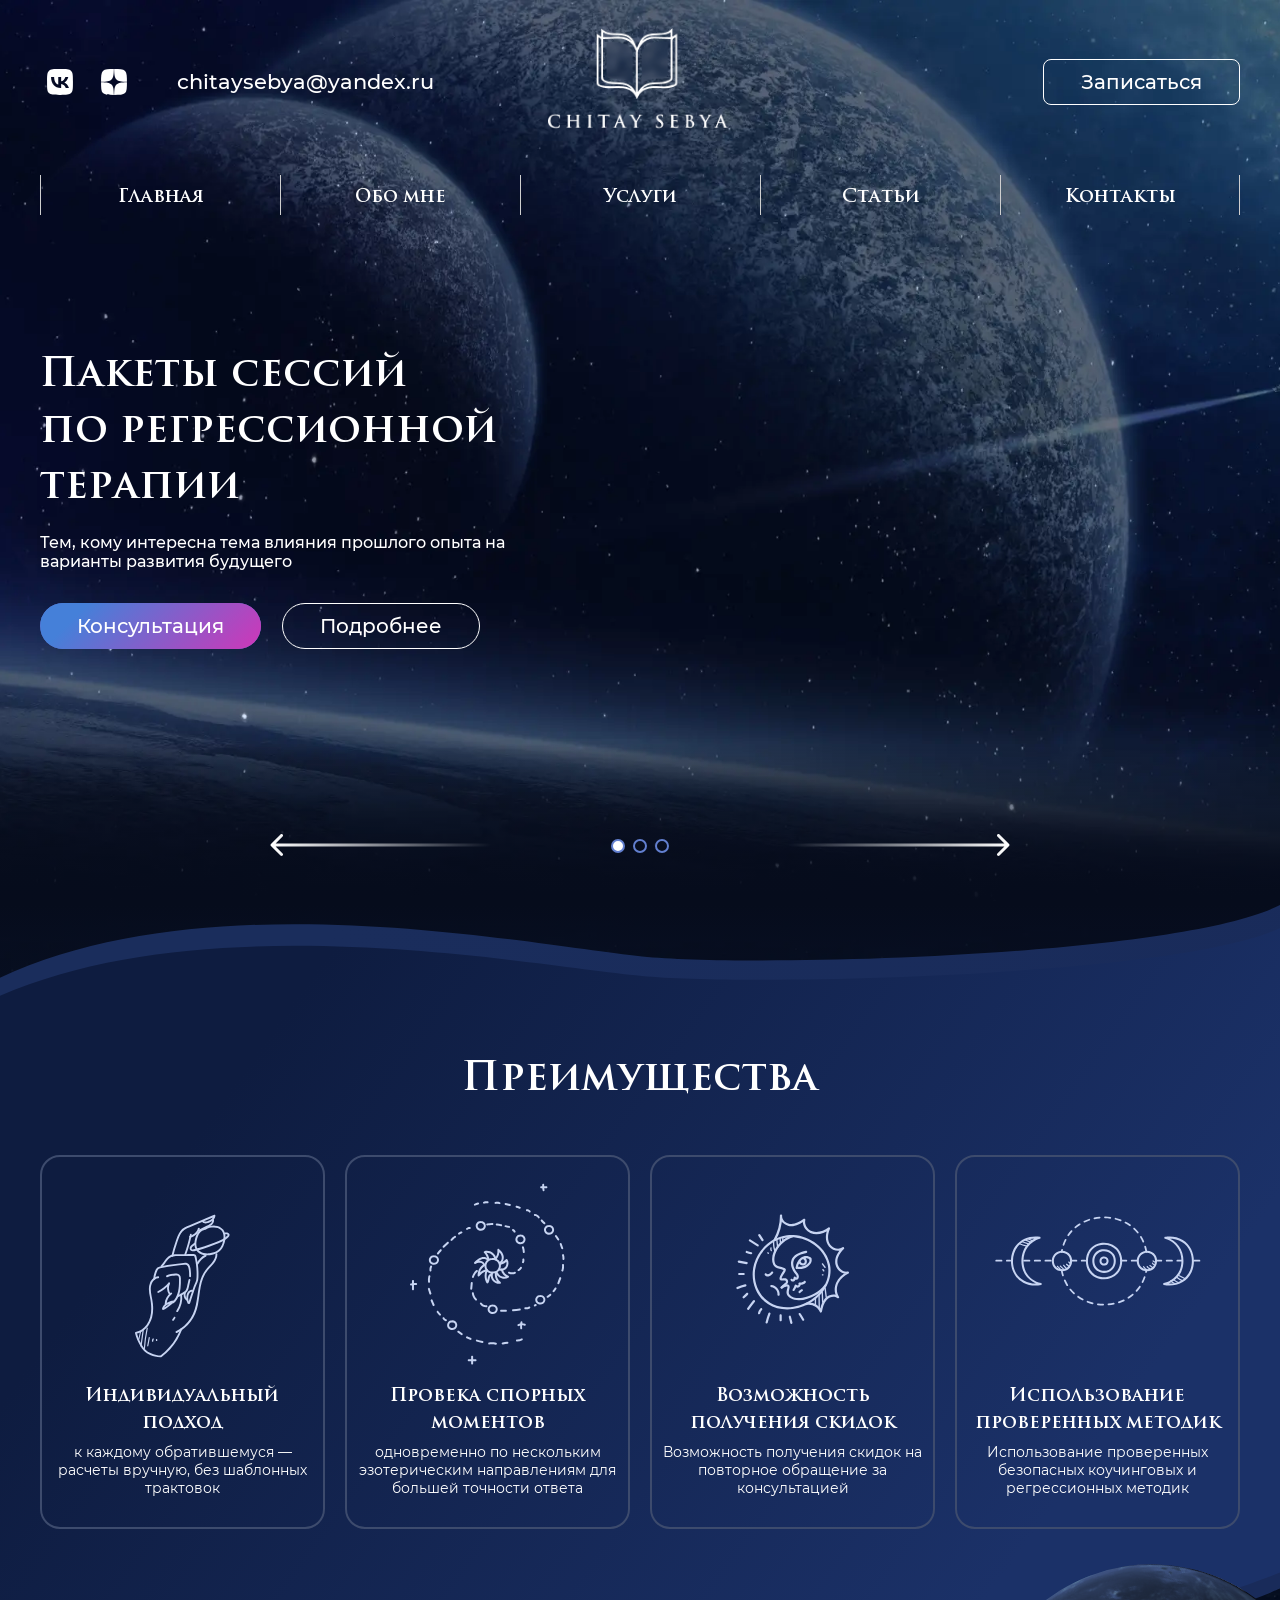
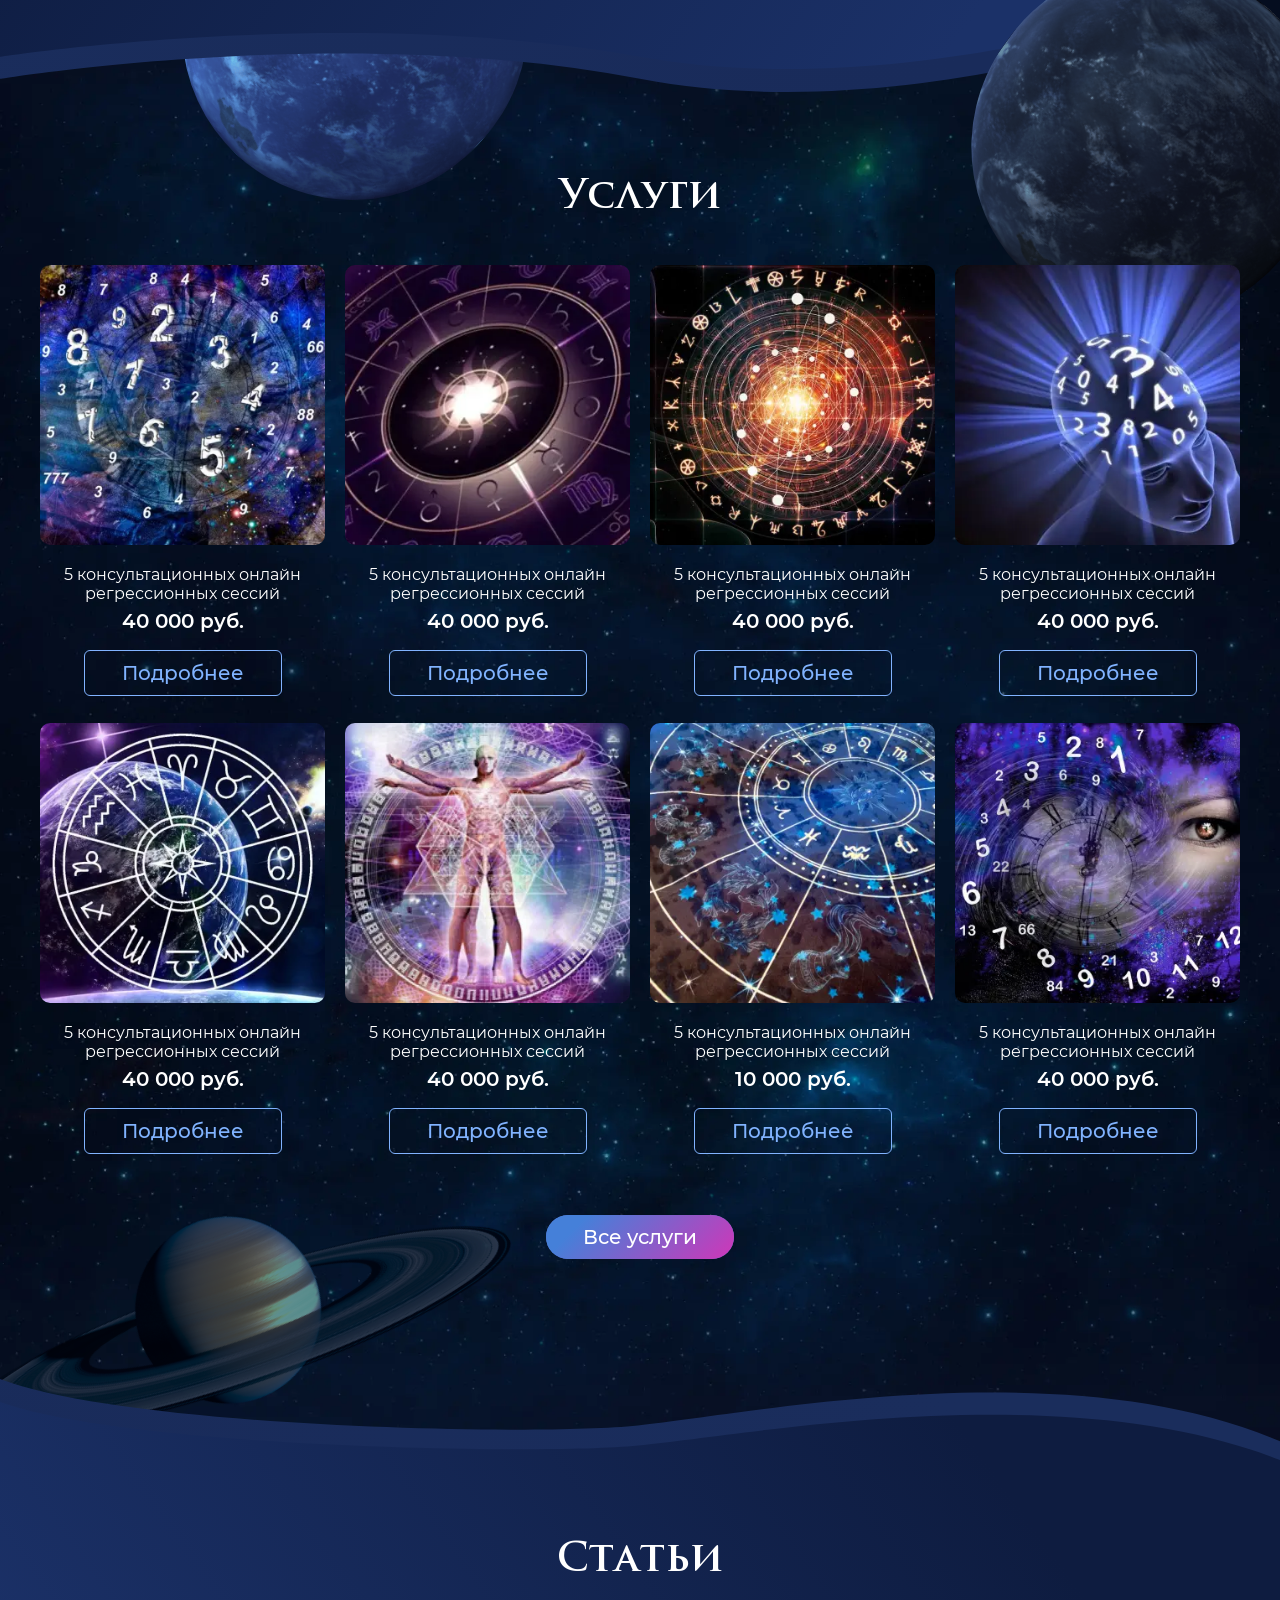
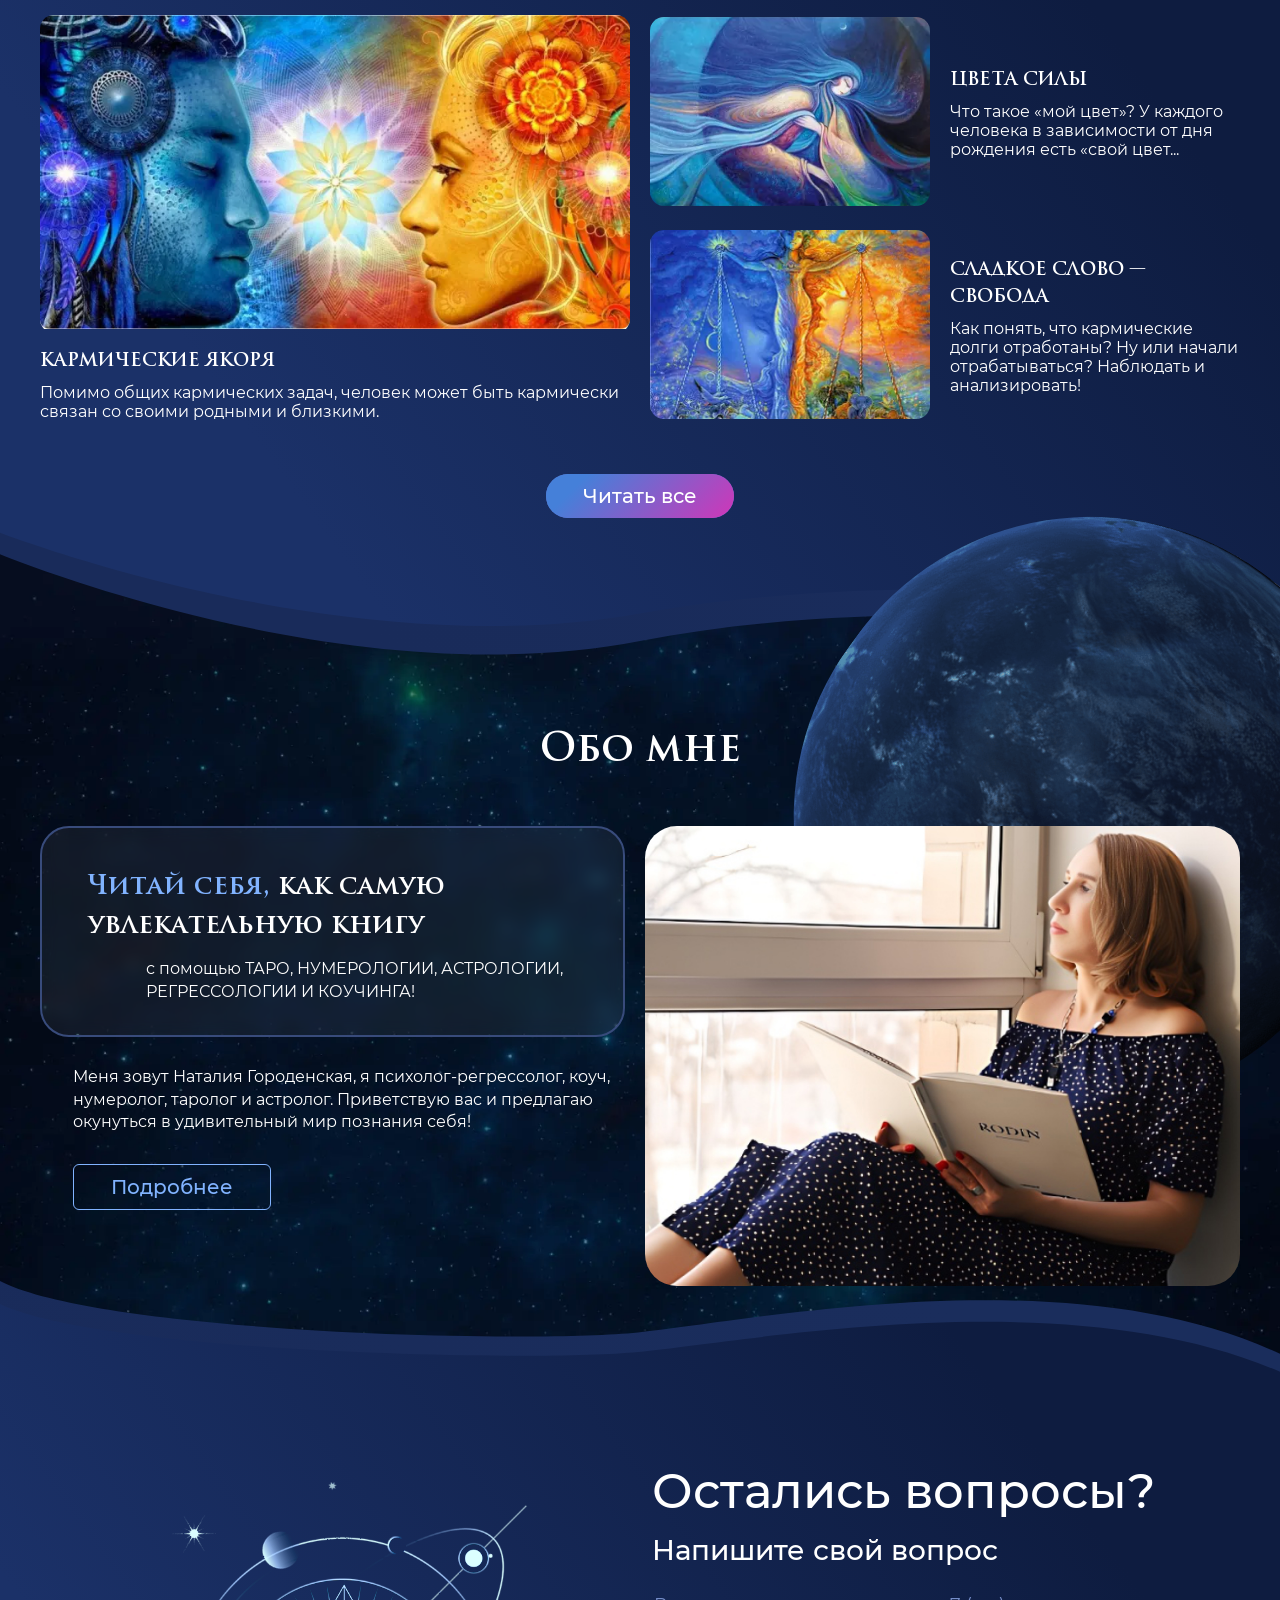
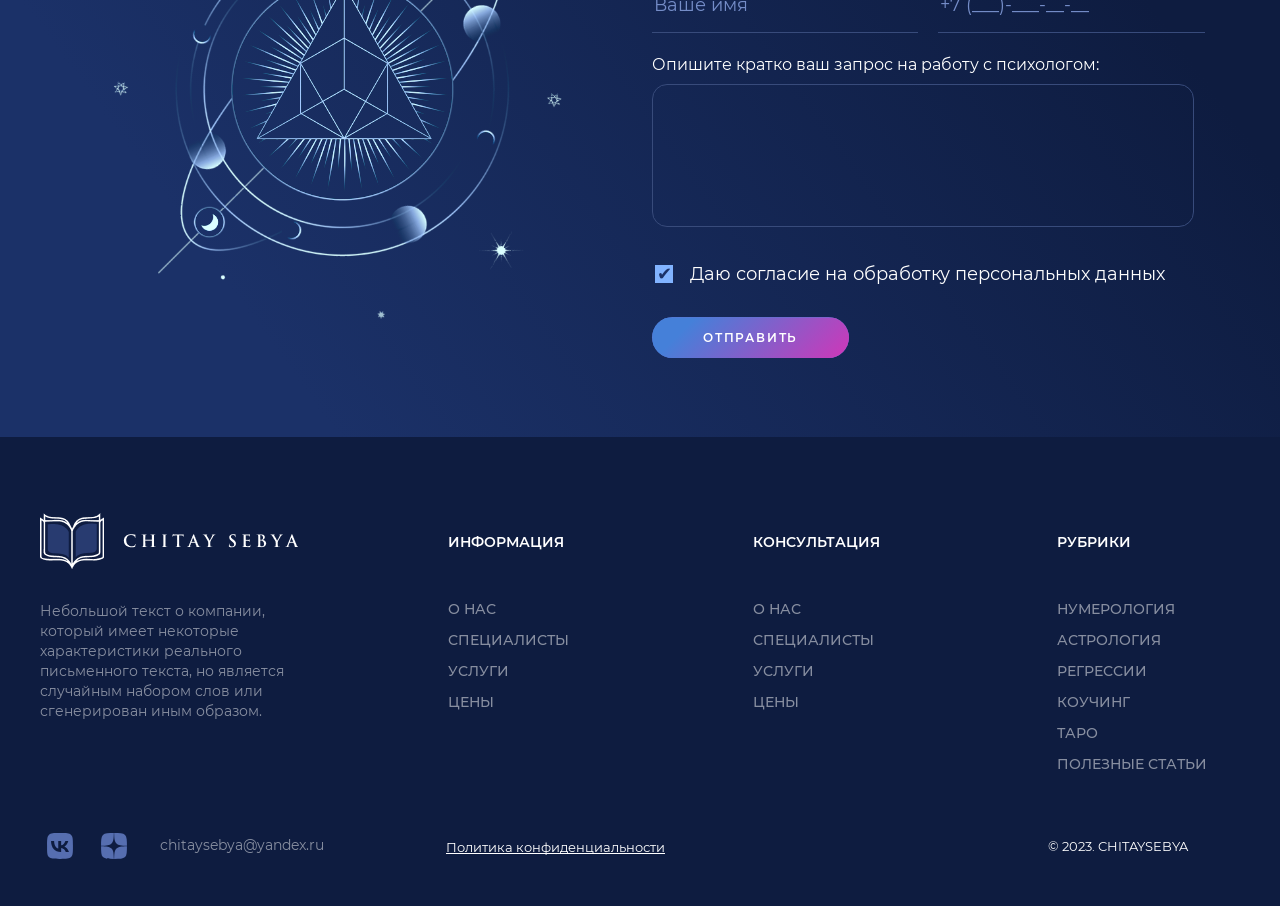
==== commit d4ad07ff: "main page all done" ====
--- a/index.html
+++ b/index.html
@@ -15,689 +15,771 @@
 </head>
 
 <body>
-    <header class="header">
-        <div class="container">
-            <div class="navigation">
-                <div class="contacts">
-                    <div class="contacts__wrapper">
-                        <ul class="list-reset socials">
-                            <li class="socials__item">
-                                <a class="socials__link" href="#" aria-label="Наша компания вконтакте">
-                                    <svg viewBox="0 0 40 40" fill="none" xmlns="http://www.w3.org/2000/svg">
-                                        <path fill-rule="evenodd" clip-rule="evenodd"
-                                            d="M8.87822 8.87798C7.05884 10.6974 7.05884 13.6256 7.05884 19.4821V20.5174C7.05884 26.3739 7.05884 29.3022 8.87822 31.1216C10.6976 32.9409 13.6258 32.9409 19.4824 32.9409H20.5177C26.3742 32.9409 29.3024 32.9409 31.1218 31.1216C32.9412 29.3022 32.9412 26.3739 32.9412 20.5174V19.4821C32.9412 13.6256 32.9412 10.6974 31.1218 8.87798C29.3024 7.05859 26.3742 7.05859 20.5177 7.05859H19.4824C13.6258 7.05859 10.6976 7.05859 8.87822 8.87798ZM11.0407 15.0226C11.1862 21.8624 14.6781 25.9729 20.8002 25.9729H21.1472V22.0597C23.3969 22.2789 25.0979 23.8902 25.7806 25.9729H28.9593C28.0863 22.8599 25.7918 21.139 24.3592 20.4813C25.7918 19.6702 27.8064 17.6972 28.2876 15.0226H25.4C24.7733 17.1929 22.9156 19.166 21.1472 19.3523V15.0226H18.2596V22.6078C16.4688 22.1693 14.2081 20.0429 14.1074 15.0226H11.0407Z"
-                                            fill="white" />
-                                    </svg>
-                                </a>
-                            </li>
-                            <li class="socials__item">
-                                <a class="socials__link" href="#" aria-label="Наша компания на дзен">
-                                    <svg viewBox="0 0 40 40" fill="none" xmlns="http://www.w3.org/2000/svg">
-                                        <path fill-rule="evenodd" clip-rule="evenodd"
-                                            d="M22.4958 22.4956C20.4622 24.5939 20.3235 27.2099 20.1387 32.9409C25.4815 32.9409 29.1698 32.9225 31.074 31.0737C32.9227 29.1695 32.9412 25.3057 32.9412 20.1384C27.2101 20.3233 24.5941 20.462 22.4958 22.4956ZM19.8614 32.9409C14.5185 32.9409 10.8303 32.9225 8.92606 31.0737C7.07733 29.1695 7.05884 25.3057 7.05884 20.1384C12.7899 20.3233 15.4059 20.462 17.5042 22.4956C19.5378 24.5939 19.6765 27.2099 19.8614 32.9409ZM17.5042 17.504C15.4059 19.5376 12.7899 19.6762 7.05884 19.8611C7.05884 14.6939 7.07733 10.83 8.92606 8.92582C10.8303 7.07708 14.5277 7.05859 19.8614 7.05859C19.6765 12.7897 19.5378 15.4057 17.5042 17.504ZM20.1387 7.05859C20.3143 12.7897 20.4622 15.4057 22.4958 17.504C24.5941 19.5376 27.2101 19.6762 32.9412 19.8611C32.9412 14.6939 32.9227 10.83 31.074 8.92582C29.1698 7.07708 25.4815 7.05859 20.1387 7.05859Z"
-                                            fill="white" />
-                                    </svg>
+    <div class="body-wrapper">
+        <header class="header">
+            <div class="container">
+                <div class="navigation">
+                    <div class="contacts">
+                        <div class="contacts__wrapper">
+                            <ul class="list-reset socials">
+                                <li class="socials__item">
+                                    <a class="socials__link" href="#" aria-label="Наша компания вконтакте">
+                                        <svg viewBox="0 0 40 40" fill="none" xmlns="http://www.w3.org/2000/svg">
+                                            <path fill-rule="evenodd" clip-rule="evenodd"
+                                                d="M8.87822 8.87798C7.05884 10.6974 7.05884 13.6256 7.05884 19.4821V20.5174C7.05884 26.3739 7.05884 29.3022 8.87822 31.1216C10.6976 32.9409 13.6258 32.9409 19.4824 32.9409H20.5177C26.3742 32.9409 29.3024 32.9409 31.1218 31.1216C32.9412 29.3022 32.9412 26.3739 32.9412 20.5174V19.4821C32.9412 13.6256 32.9412 10.6974 31.1218 8.87798C29.3024 7.05859 26.3742 7.05859 20.5177 7.05859H19.4824C13.6258 7.05859 10.6976 7.05859 8.87822 8.87798ZM11.0407 15.0226C11.1862 21.8624 14.6781 25.9729 20.8002 25.9729H21.1472V22.0597C23.3969 22.2789 25.0979 23.8902 25.7806 25.9729H28.9593C28.0863 22.8599 25.7918 21.139 24.3592 20.4813C25.7918 19.6702 27.8064 17.6972 28.2876 15.0226H25.4C24.7733 17.1929 22.9156 19.166 21.1472 19.3523V15.0226H18.2596V22.6078C16.4688 22.1693 14.2081 20.0429 14.1074 15.0226H11.0407Z"
+                                                fill="white" />
+                                        </svg>
+                                    </a>
+                                </li>
+                                <li class="socials__item">
+                                    <a class="socials__link" href="#" aria-label="Наша компания на дзен">
+                                        <svg viewBox="0 0 40 40" fill="none" xmlns="http://www.w3.org/2000/svg">
+                                            <path fill-rule="evenodd" clip-rule="evenodd"
+                                                d="M22.4958 22.4956C20.4622 24.5939 20.3235 27.2099 20.1387 32.9409C25.4815 32.9409 29.1698 32.9225 31.074 31.0737C32.9227 29.1695 32.9412 25.3057 32.9412 20.1384C27.2101 20.3233 24.5941 20.462 22.4958 22.4956ZM19.8614 32.9409C14.5185 32.9409 10.8303 32.9225 8.92606 31.0737C7.07733 29.1695 7.05884 25.3057 7.05884 20.1384C12.7899 20.3233 15.4059 20.462 17.5042 22.4956C19.5378 24.5939 19.6765 27.2099 19.8614 32.9409ZM17.5042 17.504C15.4059 19.5376 12.7899 19.6762 7.05884 19.8611C7.05884 14.6939 7.07733 10.83 8.92606 8.92582C10.8303 7.07708 14.5277 7.05859 19.8614 7.05859C19.6765 12.7897 19.5378 15.4057 17.5042 17.504ZM20.1387 7.05859C20.3143 12.7897 20.4622 15.4057 22.4958 17.504C24.5941 19.5376 27.2101 19.6762 32.9412 19.8611C32.9412 14.6939 32.9227 10.83 31.074 8.92582C29.1698 7.07708 25.4815 7.05859 20.1387 7.05859Z"
+                                                fill="white" />
+                                        </svg>
+                                    </a>
+                                </li>
+                            </ul>
+                            <a class="contacts__mail" href="mailto:chitaysebya@yandex.ru">chitaysebya@yandex.ru</a>
+                        </div>
+                        <div class="contacts__logo">
+                            <a class="contacts__link" href="#">
+                                <img src="./img/logo.png" alt="Логотип">
+                            </a>
+                        </div>
+                        <div class="consultation-btn">
+                            <button class="btn btn-transparent" id="need-consultation">
+                                Записаться
+                            </button>
+                        </div>
+                        <button class="btn burger" value="Главное меню" aria-label="Открыть меню">
+                            <span class="burger__line"></span>
+                            <span class="burger__line"></span>
+                            <span class="burger__line"></span>
+                        </button>
+                    </div>
+                    <nav class="nav">
+                        <div class="for-burger">
+                            <div class="nav__link_burger">
+                                Меню
+                            </div>
+                            <button class="btn btn__close" aria-label="Закрыть меню">
+                                <svg xmlns="http://www.w3.org/2000/svg" width="32" height="33" viewBox="0 0 32 33"
+                                    fill="none">
+                                    <path
+                                        d="M25.3332 9.14636L23.4532 7.26636L15.9998 14.7197L8.5465 7.26636L6.6665 9.14636L14.1198 16.5997L6.6665 24.053L8.5465 25.933L15.9998 18.4797L23.4532 25.933L25.3332 24.053L17.8798 16.5997L25.3332 9.14636Z"
+                                        fill="white" />
+                                </svg>
+                            </button>
+                            <button class="btn btn__secondmenu" aria-label="Открыть подменю для выбора услуги">
+                                <svg xmlns="http://www.w3.org/2000/svg" width="24" height="25" viewBox="0 0 24 25"
+                                    fill="none">
+                                    <path
+                                        d="M8.58984 17.08L13.1698 12.5L8.58984 7.91L9.99984 6.5L15.9998 12.5L9.99984 18.5L8.58984 17.08Z"
+                                        fill="white" />
+                                </svg>
+                            </button>
+                        </div>
+                        <ul class="list-reset nav__list">
+                            <li class="nav__item">
+                                <a class="nav__link" href="#">
+                                    Главная
+                                </a>
+                            </li>
+                            <li class="nav__item">
+                                <a class="nav__link" href="#">
+                                    Обо мне
+                                </a>
+                            </li>
+                            <li class="nav__item">
+                                <a class="nav__link" href="#">
+                                    Услуги
+                                </a>
+                            </li>
+                            <li class="nav__item">
+                                <a class="nav__link" href="#">
+                                    Статьи
+                                </a>
+                            </li>
+                            <li class="nav__item">
+                                <a class="nav__link" href="#">
+                                    Контакты
                                 </a>
                             </li>
                         </ul>
-                        <a class="contacts__mail" href="mailto:chitaysebya@yandex.ru">chitaysebya@yandex.ru</a>
-                    </div>
-                    <div class="contacts__logo">
-                        <a class="contacts__link" href="#">
-                            <img src="./img/logo.png" alt="Логотип">
-                        </a>
-                    </div>
-                    <div class="consultation-btn">
-                        <button class="btn btn-transparent" id="need-consultation">
-                            Записаться
-                        </button>
-                    </div>
-                    <button class="btn burger" value="Главное меню" aria-label="Открыть меню">
-                        <span class="burger__line"></span>
-                        <span class="burger__line"></span>
-                        <span class="burger__line"></span>
-                    </button>
-                </div>
-                <nav class="nav">
-                    <div class="for-burger">
-                        <div class="nav__link_burger">
-                            Меню
-                        </div>    
-                        <button class="btn btn__close" aria-label="Закрыть меню">
-                            <svg xmlns="http://www.w3.org/2000/svg" width="32" height="33" viewBox="0 0 32 33" fill="none">
-                                <path d="M25.3332 9.14636L23.4532 7.26636L15.9998 14.7197L8.5465 7.26636L6.6665 9.14636L14.1198 16.5997L6.6665 24.053L8.5465 25.933L15.9998 18.4797L23.4532 25.933L25.3332 24.053L17.8798 16.5997L25.3332 9.14636Z" fill="white"/>
-                            </svg>
-                        </button>
-                        <button class="btn btn__secondmenu" aria-label="Открыть подменю для выбора услуги">
-                                    <svg xmlns="http://www.w3.org/2000/svg" width="24" height="25" viewBox="0 0 24 25" fill="none">
-                                        <path d="M8.58984 17.08L13.1698 12.5L8.58984 7.91L9.99984 6.5L15.9998 12.5L9.99984 18.5L8.58984 17.08Z" fill="white"/>
-                                    </svg>
-                        </button>
-                    </div>
-                    <ul class="list-reset nav__list">
-                        <li class="nav__item">
-                            <a class="nav__link" href="#">
-                                Главная
-                            </a>
-                        </li>
-                        <li class="nav__item">
-                            <a class="nav__link" href="#">
-                                Обо мне
-                            </a>
-                        </li>
-                        <li class="nav__item">
-                            <a class="nav__link" href="#">
+                        <div class="for-burger__socials">
+                            <ul class="list-reset socials">
+                                <li class="socials__item footer__social">
+                                    <a class="socials__link socials__link_footer" href=""
+                                        aria-label="Наша компания вконтакте">
+                                        <svg viewBox="0 0 40 40" fill="none" xmlns="http://www.w3.org/2000/svg">
+                                            <path fill-rule="evenodd" clip-rule="evenodd"
+                                                d="M8.87822 8.87798C7.05884 10.6974 7.05884 13.6256 7.05884 19.4821V20.5174C7.05884 26.3739 7.05884 29.3022 8.87822 31.1216C10.6976 32.9409 13.6258 32.9409 19.4824 32.9409H20.5177C26.3742 32.9409 29.3024 32.9409 31.1218 31.1216C32.9412 29.3022 32.9412 26.3739 32.9412 20.5174V19.4821C32.9412 13.6256 32.9412 10.6974 31.1218 8.87798C29.3024 7.05859 26.3742 7.05859 20.5177 7.05859H19.4824C13.6258 7.05859 10.6976 7.05859 8.87822 8.87798ZM11.0407 15.0226C11.1862 21.8624 14.6781 25.9729 20.8002 25.9729H21.1472V22.0597C23.3969 22.2789 25.0979 23.8902 25.7806 25.9729H28.9593C28.0863 22.8599 25.7918 21.139 24.3592 20.4813C25.7918 19.6702 27.8064 17.6972 28.2876 15.0226H25.4C24.7733 17.1929 22.9156 19.166 21.1472 19.3523V15.0226H18.2596V22.6078C16.4688 22.1693 14.2081 20.0429 14.1074 15.0226H11.0407Z"
+                                                fill="white" />
+                                        </svg>
+                                    </a>
+                                </li>
+                                <li class="socials__item footer__social">
+                                    <a class="socials__link socials__link_footer" href=""
+                                        aria-label="Наша компания на дзен">
+                                        <svg viewBox="0 0 40 40" fill="none" xmlns="http://www.w3.org/2000/svg">
+                                            <path fill-rule="evenodd" clip-rule="evenodd"
+                                                d="M22.4958 22.4956C20.4622 24.5939 20.3235 27.2099 20.1387 32.9409C25.4815 32.9409 29.1698 32.9225 31.074 31.0737C32.9227 29.1695 32.9412 25.3057 32.9412 20.1384C27.2101 20.3233 24.5941 20.462 22.4958 22.4956ZM19.8614 32.9409C14.5185 32.9409 10.8303 32.9225 8.92606 31.0737C7.07733 29.1695 7.05884 25.3057 7.05884 20.1384C12.7899 20.3233 15.4059 20.462 17.5042 22.4956C19.5378 24.5939 19.6765 27.2099 19.8614 32.9409ZM17.5042 17.504C15.4059 19.5376 12.7899 19.6762 7.05884 19.8611C7.05884 14.6939 7.07733 10.83 8.92606 8.92582C10.8303 7.07708 14.5277 7.05859 19.8614 7.05859C19.6765 12.7897 19.5378 15.4057 17.5042 17.504ZM20.1387 7.05859C20.3143 12.7897 20.4622 15.4057 22.4958 17.504C24.5941 19.5376 27.2101 19.6762 32.9412 19.8611C32.9412 14.6939 32.9227 10.83 31.074 8.92582C29.1698 7.07708 25.4815 7.05859 20.1387 7.05859Z"
+                                                fill="white" />
+                                        </svg>
+                                    </a>
+                                </li>
+                            </ul>
+                            <a class="contacts__mail footer__mail"
+                                href="mailto:chitaysebya@yandex.ru">chitaysebya@yandex.ru</a>
+                        </div>
+                    </nav>
+                    <div class="nav-second">
+                        <div class="for-burger_second">
+                            <button class="btn btn-switchmenu" aria-label="Вернуться к основному меню">
+                                <svg xmlns="http://www.w3.org/2000/svg" width="22" height="22" viewBox="0 0 22 22" fill="none">
+                                    <path d="M21.6665 9.26622V11.9329H5.6665L12.9998 19.2662L11.1065 21.1596L0.546503 10.5996L11.1065 0.0395508L12.9998 1.93288L5.6665 9.26622H21.6665Z" fill="white"/>
+                                </svg>
+                            </button>
+                            <div class="nav__link_burger">
                                 Услуги
-                            </a>
-                        </li>
-                        <li class="nav__item">
-                            <a class="nav__link" href="#">
-                                Статьи
-                            </a>
-                        </li>
-                        <li class="nav__item">
-                            <a class="nav__link" href="#">
-                                Контакты
+                            </div>
+                            <button class="btn btn__close_second" aria-label="Закрыть меню">
+                                <svg xmlns="http://www.w3.org/2000/svg" width="32" height="33" viewBox="0 0 32 33"
+                                    fill="none">
+                                    <path
+                                        d="M25.3332 9.14636L23.4532 7.26636L15.9998 14.7197L8.5465 7.26636L6.6665 9.14636L14.1198 16.5997L6.6665 24.053L8.5465 25.933L15.9998 18.4797L23.4532 25.933L25.3332 24.053L17.8798 16.5997L25.3332 9.14636Z"
+                                        fill="white" />
+                                </svg>
+                            </button>
+                        </div>
+                        <ul class="list-reset nav__list">
+                            <li class="nav__item">
+                                <a class="nav__link" href="#">
+                                    <span class="nav-second_name">Нумерология<span class="nav-second_number">11 услуг</span></span>
+                                </a>
+                            </li>
+                            <li class="nav__item">
+                                <a class="nav__link" href="#">
+                                    <span class="nav-second_name">Астрология<span class="nav-second_number">3 услуги</span></span>
+                                </a>
+                            </li>
+                            <li class="nav__item">
+                                <a class="nav__link" href="#">
+                                    <span class="nav-second_name">Коучинг<span class="nav-second_number">3 услуги</span></span>
+                                </a>
+                            </li>
+                            <li class="nav__item">
+                                <a class="nav__link" href="#">
+                                    <span class="nav-second_name">Регрессии<span class="nav-second_number">3 услуги</span></span>
+                                </a>
+                            </li>
+                            <li class="nav__item">
+                                <a class="nav__link" href="#">
+                                    <span class="nav-second_name">Таро<span class="nav-second_number">5 услуг</span></span>
+                                </a>
+                            </li>
+                        </ul>
+                        <div class="for-burger__socials">
+                            <ul class="list-reset socials">
+                                <li class="socials__item footer__social">
+                                    <a class="socials__link socials__link_footer" href=""
+                                        aria-label="Наша компания вконтакте">
+                                        <svg viewBox="0 0 40 40" fill="none" xmlns="http://www.w3.org/2000/svg">
+                                            <path fill-rule="evenodd" clip-rule="evenodd"
+                                                d="M8.87822 8.87798C7.05884 10.6974 7.05884 13.6256 7.05884 19.4821V20.5174C7.05884 26.3739 7.05884 29.3022 8.87822 31.1216C10.6976 32.9409 13.6258 32.9409 19.4824 32.9409H20.5177C26.3742 32.9409 29.3024 32.9409 31.1218 31.1216C32.9412 29.3022 32.9412 26.3739 32.9412 20.5174V19.4821C32.9412 13.6256 32.9412 10.6974 31.1218 8.87798C29.3024 7.05859 26.3742 7.05859 20.5177 7.05859H19.4824C13.6258 7.05859 10.6976 7.05859 8.87822 8.87798ZM11.0407 15.0226C11.1862 21.8624 14.6781 25.9729 20.8002 25.9729H21.1472V22.0597C23.3969 22.2789 25.0979 23.8902 25.7806 25.9729H28.9593C28.0863 22.8599 25.7918 21.139 24.3592 20.4813C25.7918 19.6702 27.8064 17.6972 28.2876 15.0226H25.4C24.7733 17.1929 22.9156 19.166 21.1472 19.3523V15.0226H18.2596V22.6078C16.4688 22.1693 14.2081 20.0429 14.1074 15.0226H11.0407Z"
+                                                fill="white" />
+                                        </svg>
+                                    </a>
+                                </li>
+                                <li class="socials__item footer__social">
+                                    <a class="socials__link socials__link_footer" href=""
+                                        aria-label="Наша компания на дзен">
+                                        <svg viewBox="0 0 40 40" fill="none" xmlns="http://www.w3.org/2000/svg">
+                                            <path fill-rule="evenodd" clip-rule="evenodd"
+                                                d="M22.4958 22.4956C20.4622 24.5939 20.3235 27.2099 20.1387 32.9409C25.4815 32.9409 29.1698 32.9225 31.074 31.0737C32.9227 29.1695 32.9412 25.3057 32.9412 20.1384C27.2101 20.3233 24.5941 20.462 22.4958 22.4956ZM19.8614 32.9409C14.5185 32.9409 10.8303 32.9225 8.92606 31.0737C7.07733 29.1695 7.05884 25.3057 7.05884 20.1384C12.7899 20.3233 15.4059 20.462 17.5042 22.4956C19.5378 24.5939 19.6765 27.2099 19.8614 32.9409ZM17.5042 17.504C15.4059 19.5376 12.7899 19.6762 7.05884 19.8611C7.05884 14.6939 7.07733 10.83 8.92606 8.92582C10.8303 7.07708 14.5277 7.05859 19.8614 7.05859C19.6765 12.7897 19.5378 15.4057 17.5042 17.504ZM20.1387 7.05859C20.3143 12.7897 20.4622 15.4057 22.4958 17.504C24.5941 19.5376 27.2101 19.6762 32.9412 19.8611C32.9412 14.6939 32.9227 10.83 31.074 8.92582C29.1698 7.07708 25.4815 7.05859 20.1387 7.05859Z"
+                                                fill="white" />
+                                        </svg>
+                                    </a>
+                                </li>
+                            </ul>
+                            <a class="contacts__mail footer__mail"
+                                href="mailto:chitaysebya@yandex.ru">chitaysebya@yandex.ru</a>
+                        </div>
+                    </div>
+                </div>
+                <div class="slides">
+                    <div class="swiper">
+                        <div class="swiper-wrapper">
+                            <div class="swiper-slide">
+                                <div class="text">
+                                    <div class="main-title">
+                                        Пакеты сессий по&nbsp;регрессионной терапии
+                                    </div>
+                                    <p class="text__descr">
+                                        Тем, кому интересна тема влияния прошлого опыта на варианты развития будущего
+                                    </p>
+                                    <div class="button-wrapper">
+                                        <button class="btn btn-colored">
+                                            Консультация
+                                        </button>
+                                        <a class="btn btn-transparent btn-radius" href="#">
+                                            Подробнее
+                                        </a>
+                                    </div>
+                                </div>
+                            </div>
+                            <div class="swiper-slide">
+                                <div class="text">
+                                    <div class="main-title">
+                                        Пакеты сессий по&nbsp;регрессионной терапии
+                                    </div>
+                                    <p class="text__descr">
+                                        Тем, кому интересна тема влияния прошлого опыта на варианты развития будущего
+                                    </p>
+                                    <div class="button-wrapper">
+                                        <button class="btn btn-colored">
+                                            Консультация
+                                        </button>
+                                        <a class="btn btn-transparent btn-radius" href="#">
+                                            Подробнее
+                                        </a>
+                                    </div>
+                                </div>
+                            </div>
+                            <div class="swiper-slide">
+                                <div class="text">
+                                    <div class="main-title">
+                                        Пакеты сессий по&nbsp;регрессионной терапии
+                                    </div>
+                                    <p class="text__descr">
+                                        Тем, кому интересна тема влияния прошлого опыта на варианты развития будущего
+                                    </p>
+                                    <div class="button-wrapper">
+                                        <button class="btn btn-colored">
+                                            Консультация
+                                        </button>
+                                        <a class="btn btn-transparent btn-radius" href="#">
+                                            Подробнее
+                                        </a>
+                                    </div>
+                                </div>
+                            </div>
+                        </div>
+                        <div class="swiper-pagination"></div>
+                        <div class="swiper-button-prev" aria-label="Кнопка. Предыдущий слайд">
+                        </div>
+                        <div class="swiper-button-next" aria-label="Кнопка. Следующий слайд">
+                        </div>
+                    </div>
+                </div>
+            </div>
+        </header>
+        <main class="main">
+            <div class="benefits">
+                <div class="container">
+                    <div class="benefits__contant">
+                        <div class="title">
+                            Преимущества
+                        </div>
+                        <ul class="list-reset benefits__list">
+                            <li class="benefits__item">
+                                <a href="#" class="benefits__link benefits__link-1">
+                                    <div class="title benefits__title">
+                                        Индивидуальный подход
+                                    </div>
+                                    <p class="paragraph">
+                                        к каждому обратившемуся&nbsp;&mdash; расчеты вручную, без шаблонных
+                                        трактовок
+                                    </p>
+                                </a>
+                            </li>
+                            <li class="benefits__item">
+                                <a href="#" class="benefits__link benefits__link-2">
+                                    <div class="title benefits__title">
+                                        Провека спорных моментов
+                                    </div>
+                                    <p class="paragraph">
+                                        одновременно по нескольким эзотерическим направлениям для большей точности
+                                        ответа
+                                    </p>
+                                </a>
+                            </li>
+                            <li class="benefits__item">
+                                <a href="#" class="benefits__link benefits__link-3">
+                                    <div class="title benefits__title">
+                                        Возможность получения скидок
+                                    </div>
+                                    <p class="paragraph">
+                                        Возможность получения скидок на повторное обращение за консультацией
+                                    </p>
+                                </a>
+                            </li>
+                            <li class="benefits__item">
+                                <a href="#" class="benefits__link benefits__link-4">
+                                    <div class="title benefits__title">
+                                        Использование проверенных методик
+                                    </div>
+                                    <p class="paragraph">
+                                        Использование проверенных безопасных коучинговых и регрессионных методик
+                                    </p>
+                                </a>
+                            </li>
+                        </ul>
+                    </div>
+                </div>
+            </div>
+            <div class="services">
+                <div class="container">
+                    <div class="title services__title">
+                        Услуги
+                    </div>
+                    <ul class="list-reset services__list">
+                        <li class="services__item">
+                            <div class="services__img">
+                                <img src="./img/services1.webp" alt="Нумерология визуальное представление">
+                            </div>
+                            <p class="paragraph services__paragraph">
+                                5 консультационных онлайн регрессионных сессий
+                            </p>
+                            <p class="paragraph paragraph-price">
+                                40 000 руб.
+                            </p>
+                            <a class="btn btn-transparent services__btn btn-link" href="#">
+                                Подробнее
+                            </a>
+                        </li>
+                        <li class="services__item">
+                            <div class="services__img">
+                                <img src="./img/services2.webp" alt="Нумерология визуальное представление">
+                            </div>
+                            <p class="paragraph services__paragraph">
+                                5 консультационных онлайн регрессионных сессий
+                            </p>
+                            <p class="paragraph paragraph-price">
+                                40 000 руб.
+                            </p>
+                            <a class="btn btn-transparent services__btn btn-link" href="#">
+                                Подробнее
+                            </a>
+                        </li>
+                        <li class="services__item">
+                            <div class="services__img">
+                                <img src="./img/services3.webp" alt="Нумерология визуальное представление">
+                            </div>
+                            <p class="paragraph services__paragraph">
+                                5 консультационных онлайн регрессионных сессий
+                            </p>
+                            <p class="paragraph paragraph-price">
+                                40 000 руб.
+                            </p>
+                            <a class="btn btn-transparent services__btn btn-link" href="#">
+                                Подробнее
+                            </a>
+                        </li>
+                        <li class="services__item">
+                            <div class="services__img">
+                                <img src="./img/services4.webp" alt="Нумерология визуальное представление">
+                            </div>
+                            <p class="paragraph services__paragraph">
+                                5 консультационных онлайн регрессионных сессий
+                            </p>
+                            <p class="paragraph paragraph-price">
+                                40 000 руб.
+                            </p>
+                            <a class="btn btn-transparent services__btn btn-link" href="#">
+                                Подробнее
+                            </a>
+                        </li>
+                        <li class="services__item">
+                            <div class="services__img">
+                                <img src="./img/services5.webp" alt="Нумерология визуальное представление">
+                            </div>
+                            <p class="paragraph services__paragraph">
+                                5 консультационных онлайн регрессионных сессий
+                            </p>
+                            <p class="paragraph paragraph-price">
+                                40 000 руб.
+                            </p>
+                            <a class="btn btn-transparent services__btn btn-link" href="#">
+                                Подробнее
+                            </a>
+                        </li>
+                        <li class="services__item">
+                            <div class="services__img">
+                                <img src="./img/services6.webp" alt="Нумерология визуальное представление">
+                            </div>
+                            <p class="paragraph services__paragraph">
+                                5 консультационных онлайн регрессионных сессий
+                            </p>
+                            <p class="paragraph paragraph-price">
+                                40 000 руб.
+                            </p>
+                            <a class="btn btn-transparent services__btn btn-link" href="#">
+                                Подробнее
+                            </a>
+                        </li>
+                        <li class="services__item">
+                            <div class="services__img">
+                                <img src="./img/services7.webp" alt="Нумерология визуальное представление">
+                            </div>
+                            <p class="paragraph services__paragraph">
+                                5 консультационных онлайн регрессионных сессий
+                            </p>
+                            <p class="paragraph paragraph-price">
+                                10 000 руб.
+                            </p>
+                            <a class="btn btn-transparent services__btn btn-link" href="#">
+                                Подробнее
+                            </a>
+                        </li>
+                        <li class="services__item">
+                            <div class="services__img">
+                                <img src="./img/services8.webp" alt="Нумерология визуальное представление">
+                            </div>
+                            <p class="paragraph services__paragraph">
+                                5 консультационных онлайн регрессионных сессий
+                            </p>
+                            <p class="paragraph paragraph-price">
+                                40 000 руб.
+                            </p>
+                            <a class="btn btn-transparent services__btn btn-link" href="#">
+                                Подробнее
                             </a>
                         </li>
                     </ul>
-                    <div class="for-burger__socials">
-                        <ul class="list-reset socials">
-                            <li class="socials__item footer__social">
-                                <a class="socials__link socials__link_footer" href="" aria-label="Наша компания вконтакте">
-                                    <svg viewBox="0 0 40 40" fill="none"
-                                        xmlns="http://www.w3.org/2000/svg">
-                                        <path fill-rule="evenodd" clip-rule="evenodd"
-                                            d="M8.87822 8.87798C7.05884 10.6974 7.05884 13.6256 7.05884 19.4821V20.5174C7.05884 26.3739 7.05884 29.3022 8.87822 31.1216C10.6976 32.9409 13.6258 32.9409 19.4824 32.9409H20.5177C26.3742 32.9409 29.3024 32.9409 31.1218 31.1216C32.9412 29.3022 32.9412 26.3739 32.9412 20.5174V19.4821C32.9412 13.6256 32.9412 10.6974 31.1218 8.87798C29.3024 7.05859 26.3742 7.05859 20.5177 7.05859H19.4824C13.6258 7.05859 10.6976 7.05859 8.87822 8.87798ZM11.0407 15.0226C11.1862 21.8624 14.6781 25.9729 20.8002 25.9729H21.1472V22.0597C23.3969 22.2789 25.0979 23.8902 25.7806 25.9729H28.9593C28.0863 22.8599 25.7918 21.139 24.3592 20.4813C25.7918 19.6702 27.8064 17.6972 28.2876 15.0226H25.4C24.7733 17.1929 22.9156 19.166 21.1472 19.3523V15.0226H18.2596V22.6078C16.4688 22.1693 14.2081 20.0429 14.1074 15.0226H11.0407Z"
-                                            fill="white" />
-                                    </svg>
-                                </a>
-                            </li>
-                            <li class="socials__item footer__social">
-                                <a class="socials__link socials__link_footer" href="" aria-label="Наша компания на дзен">
-                                    <svg viewBox="0 0 40 40" fill="none"
-                                        xmlns="http://www.w3.org/2000/svg">
-                                        <path fill-rule="evenodd" clip-rule="evenodd"
-                                            d="M22.4958 22.4956C20.4622 24.5939 20.3235 27.2099 20.1387 32.9409C25.4815 32.9409 29.1698 32.9225 31.074 31.0737C32.9227 29.1695 32.9412 25.3057 32.9412 20.1384C27.2101 20.3233 24.5941 20.462 22.4958 22.4956ZM19.8614 32.9409C14.5185 32.9409 10.8303 32.9225 8.92606 31.0737C7.07733 29.1695 7.05884 25.3057 7.05884 20.1384C12.7899 20.3233 15.4059 20.462 17.5042 22.4956C19.5378 24.5939 19.6765 27.2099 19.8614 32.9409ZM17.5042 17.504C15.4059 19.5376 12.7899 19.6762 7.05884 19.8611C7.05884 14.6939 7.07733 10.83 8.92606 8.92582C10.8303 7.07708 14.5277 7.05859 19.8614 7.05859C19.6765 12.7897 19.5378 15.4057 17.5042 17.504ZM20.1387 7.05859C20.3143 12.7897 20.4622 15.4057 22.4958 17.504C24.5941 19.5376 27.2101 19.6762 32.9412 19.8611C32.9412 14.6939 32.9227 10.83 31.074 8.92582C29.1698 7.07708 25.4815 7.05859 20.1387 7.05859Z"
-                                            fill="white" />
-                                    </svg>
-                                </a>
-                            </li>
-                        </ul>
-                        <a class="contacts__mail footer__mail" href="mailto:chitaysebya@yandex.ru">chitaysebya@yandex.ru</a>
-                    </div>
-                </nav>
-            </div>
-            <div class="slides">
-                <div class="swiper">
-                    <div class="swiper-wrapper">
-                        <div class="swiper-slide">
-                            <div class="text">
-                                <div class="main-title">
-                                    Пакеты сессий по&nbsp;регрессионной терапии
-                                </div>
-                                <p class="text__descr">
-                                    Тем, кому интересна тема влияния прошлого опыта на варианты развития будущего
-                                </p>
-                                <div class="button-wrapper">
-                                    <button class="btn btn-colored">
-                                        Консультация
-                                    </button>
-                                    <a class="btn btn-transparent btn-radius" href="#">
-                                        Подробнее
-                                    </a>
-                                </div>
-                            </div>
-                        </div>
-                        <div class="swiper-slide">
-                            <div class="text">
-                                <div class="main-title">
-                                    Пакеты сессий по&nbsp;регрессионной терапии
-                                </div>
-                                <p class="text__descr">
-                                    Тем, кому интересна тема влияния прошлого опыта на варианты развития будущего
-                                </p>
-                                <div class="button-wrapper">
-                                    <button class="btn btn-colored">
-                                        Консультация
-                                    </button>
-                                    <a class="btn btn-transparent btn-radius" href="#">
-                                        Подробнее
-                                    </a>
-                                </div>
-                            </div>
-                        </div>
-                        <div class="swiper-slide">
-                            <div class="text">
-                                <div class="main-title">
-                                    Пакеты сессий по&nbsp;регрессионной терапии
-                                </div>
-                                <p class="text__descr">
-                                    Тем, кому интересна тема влияния прошлого опыта на варианты развития будущего
-                                </p>
-                                <div class="button-wrapper">
-                                    <button class="btn btn-colored">
-                                        Консультация
-                                    </button>
-                                    <a class="btn btn-transparent btn-radius" href="#">
-                                        Подробнее
-                                    </a>
-                                </div>
-                            </div>
-                        </div>
-                    </div>
-                    <div class="swiper-pagination"></div>
-                    <div class="swiper-button-prev" aria-label="Кнопка. Предыдущий слайд">
-                    </div>
-                    <div class="swiper-button-next" aria-label="Кнопка. Следующий слайд">
-                    </div>
-                </div>
-            </div>
-        </div>
-    </header>
-    <main class="main">
-        <div class="benefits">
-            <div class="container">
-                <div class="benefits__contant">
-                    <div class="title">
-                        Преимущества
-                    </div>
-                    <ul class="list-reset benefits__list">
-                        <li class="benefits__item">
-                            <a href="#" class="benefits__link benefits__link-1">
-                                <div class="title benefits__title">
-                                    Индивидуальный подход
-                                </div>
-                                <p class="paragraph">
-                                    к каждому обратившемуся&nbsp;&mdash; расчеты вручную, без шаблонных
-                                    трактовок
-                                </p>
-                            </a>
-                        </li>
-                        <li class="benefits__item">
-                            <a href="#" class="benefits__link benefits__link-2">
-                                <div class="title benefits__title">
-                                    Провека спорных моментов
-                                </div>
-                                <p class="paragraph">
-                                    одновременно по нескольким эзотерическим направлениям для большей точности
-                                    ответа
-                                </p>
-                            </a>
-                        </li>
-                        <li class="benefits__item">
-                            <a href="#" class="benefits__link benefits__link-3">
-                                <div class="title benefits__title">
-                                    Возможность получения скидок
-                                </div>
-                                <p class="paragraph">
-                                    Возможность получения скидок на повторное обращение за консультацией
-                                </p>
-                            </a>
-                        </li>
-                        <li class="benefits__item">
-                            <a href="#" class="benefits__link benefits__link-4">
-                                <div class="title benefits__title">
-                                    Использование проверенных методик
-                                </div>
-                                <p class="paragraph">
-                                    Использование проверенных безопасных коучинговых и регрессионных методик
-                                </p>
-                            </a>
-                        </li>
-                    </ul>
-                </div>
-            </div>
-        </div>
-        <div class="services">
-            <div class="container">
-                <div class="title services__title">
-                    Услуги
-                </div>
-                <ul class="list-reset services__list">
-                    <li class="services__item">
-                        <div class="services__img">
-                            <img src="./img/services1.webp" alt="Нумерология визуальное представление">
-                        </div>
-                        <p class="paragraph services__paragraph">
-                            5 консультационных онлайн регрессионных сессий
-                        </p>
-                        <p class="paragraph paragraph-price">
-                            40 000 руб.
-                        </p>
-                        <a class="btn btn-transparent services__btn btn-link" href="#">
-                            Подробнее
-                        </a>
-                    </li>
-                    <li class="services__item">
-                        <div class="services__img">
-                            <img src="./img/services2.webp" alt="Нумерология визуальное представление">
-                        </div>
-                        <p class="paragraph services__paragraph">
-                            5 консультационных онлайн регрессионных сессий
-                        </p>
-                        <p class="paragraph paragraph-price">
-                            40 000 руб.
-                        </p>
-                        <a class="btn btn-transparent services__btn btn-link" href="#">
-                            Подробнее
-                        </a>
-                    </li>
-                    <li class="services__item">
-                        <div class="services__img">
-                            <img src="./img/services3.webp" alt="Нумерология визуальное представление">
-                        </div>
-                        <p class="paragraph services__paragraph">
-                            5 консультационных онлайн регрессионных сессий
-                        </p>
-                        <p class="paragraph paragraph-price">
-                            40 000 руб.
-                        </p>
-                        <a class="btn btn-transparent services__btn btn-link" href="#">
-                            Подробнее
-                        </a>
-                    </li>
-                    <li class="services__item">
-                        <div class="services__img">
-                            <img src="./img/services4.webp" alt="Нумерология визуальное представление">
-                        </div>
-                        <p class="paragraph services__paragraph">
-                            5 консультационных онлайн регрессионных сессий
-                        </p>
-                        <p class="paragraph paragraph-price">
-                            40 000 руб.
-                        </p>
-                        <a class="btn btn-transparent services__btn btn-link" href="#">
-                            Подробнее
-                        </a>
-                    </li>
-                    <li class="services__item">
-                        <div class="services__img">
-                            <img src="./img/services5.webp" alt="Нумерология визуальное представление">
-                        </div>
-                        <p class="paragraph services__paragraph">
-                            5 консультационных онлайн регрессионных сессий
-                        </p>
-                        <p class="paragraph paragraph-price">
-                            40 000 руб.
-                        </p>
-                        <a class="btn btn-transparent services__btn btn-link" href="#">
-                            Подробнее
-                        </a>
-                    </li>
-                    <li class="services__item">
-                        <div class="services__img">
-                            <img src="./img/services6.webp" alt="Нумерология визуальное представление">
-                        </div>
-                        <p class="paragraph services__paragraph">
-                            5 консультационных онлайн регрессионных сессий
-                        </p>
-                        <p class="paragraph paragraph-price">
-                            40 000 руб.
-                        </p>
-                        <a class="btn btn-transparent services__btn btn-link" href="#">
-                            Подробнее
-                        </a>
-                    </li>
-                    <li class="services__item">
-                        <div class="services__img">
-                            <img src="./img/services7.webp" alt="Нумерология визуальное представление">
-                        </div>
-                        <p class="paragraph services__paragraph">
-                            5 консультационных онлайн регрессионных сессий
-                        </p>
-                        <p class="paragraph paragraph-price">
-                            10 000 руб.
-                        </p>
-                        <a class="btn btn-transparent services__btn btn-link" href="#">
-                            Подробнее
-                        </a>
-                    </li>
-                    <li class="services__item">
-                        <div class="services__img">
-                            <img src="./img/services8.webp" alt="Нумерология визуальное представление">
-                        </div>
-                        <p class="paragraph services__paragraph">
-                            5 консультационных онлайн регрессионных сессий
-                        </p>
-                        <p class="paragraph paragraph-price">
-                            40 000 руб.
-                        </p>
-                        <a class="btn btn-transparent services__btn btn-link" href="#">
-                            Подробнее
-                        </a>
-                    </li>
-                </ul>
-                <div class="services__center">
-                    <a class="btn btn-colored btn-link" href="#">
-                        Все услуги
-                    </a>
-                </div>
-            </div>
-        </div>
-        <div class="articles">
-            <div class="container">
-                <div class="articles__content">
-                    <div class="title title__media">
-                        Статьи
-                    </div>
-                    <div class="articles__articles">
-                        <div class="articles__item large">
-                            <a class="articles__link" href="#">
-                                <article>
-                                    <div class="articles__img">
-                                        <img src="./img/articlesBig.webp"
-                                            alt="Метафорические карты. Мужчина и женщина смотрят друг на друга">
-                                    </div>
-                                    <div class="title articles__title">
-                                        КАРМИЧЕСКИЕ ЯКОРЯ
-                                    </div>
-                                    <p class="paragraph articles__paragraph">
-                                        Помимо общих кармических задач, человек может быть кармически связан
-                                        со своими
-                                        родными и близкими.
-                                    </p>
-                                </article>
-                            </a>
-                        </div>
-                        <div class="articles__item item">
-                            <div class="item__mini">
-                                <a class="articles__link" href="#">
-                                    <article class="item__article">
-                                        <div class="item__img">
-                                            <img src="./img/articlesMini1.webp"
-                                                alt="Метафорические карты.Изображение женщины">
-                                        </div>
-                                        <div class="item__text">
-                                            <div class="title item__title">
-                                                ЦВЕТА СИЛЫ
-                                            </div>
-                                            <p class="paragraph item__paragraph">
-                                                Что такое &laquo;мой цвет&raquo;? У каждого человека
-                                                в зависимости
-                                                от дня рождения есть &laquo;свой цвет...
-                                            </p>
-                                        </div>
-                                    </article>
-                                </a>
-                            </div>
-                            <div class="item__mini">
-                                <a class="articles__link" href="#">
-                                    <article class="item__article">
-                                        <div class="item__img">
-                                            <img src="./img/articlesMini2.webp"
-                                                alt="Метафорические карты.Изображены весы в виде женщины">
-                                        </div>
-                                        <div class="item__text">
-                                            <div class="title item__title">
-                                                СЛАДКОЕ СЛОВО&nbsp;&mdash; СВОБОДА
-                                            </div>
-                                            <p class="paragraph item__paragraph">
-                                                Как понять, что кармические долги отработаны? Ну или начали
-                                                отрабатываться?
-                                                Наблюдать и анализировать!
-                                            </p>
-                                        </div>
-                                    </article>
-                                </a>
-                            </div>
-                        </div>
-                    </div>
                     <div class="services__center">
                         <a class="btn btn-colored btn-link" href="#">
-                            Читать все
+                            Все услуги
                         </a>
                     </div>
                 </div>
             </div>
-        </div>
-        <div class="about-me">
-            <div class="container about-me__container">
-                <div class="title about__title">
-                    Обо мне
-                </div>
-                <div class="about-me__contant">
-                    <div class="about-me__item">
-                        <a class="about-me__link" href="#">
-                            <div class="about-me__link-blur">
-                            </div>
-                            <div class="title about-me__title">
-                                <span class="title__colored">Читай себя,</span> как самую увлекательную книгу
-                            </div>
-                            <p class="paragraph about-me__link-paragraph">
-                                с помощью ТАРО, НУМЕРОЛОГИИ, АСТРОЛОГИИ, РЕГРЕССОЛОГИИ И КОУЧИНГА!
-                            </p>
-                        </a>
-                        <p class="paragraph about-me__paragraph">
-                            Меня зовут Наталия Городенская, я психолог-регрессолог, коуч, нумеролог, таролог
-                            и астролог. Приветствую вас и предлагаю окунуться в удивительный мир познания
-                            себя!
-                        </p>
-                        <div class="button-padding">
-                            <a class="btn btn-transparent services__btn btn-link" href="#">
-                                Подробнее
-                            </a>
-                        </div>
-                    </div>
-                    <div class="about-me__item about-me__img">
-                        <img src="./img/about-me.jpg" alt="Наталия Городенская фото">
+            <div class="articles">
+                <div class="container">
+                    <div class="articles__content">
+                        <div class="title title__media">
+                            Статьи
+                        </div>
+                        <div class="articles__articles">
+                            <div class="articles__item large">
+                                <a class="articles__link" href="#">
+                                    <article>
+                                        <div class="articles__img">
+                                            <img src="./img/articlesBig.webp"
+                                                alt="Метафорические карты. Мужчина и женщина смотрят друг на друга">
+                                        </div>
+                                        <div class="title articles__title">
+                                            КАРМИЧЕСКИЕ ЯКОРЯ
+                                        </div>
+                                        <p class="paragraph articles__paragraph">
+                                            Помимо общих кармических задач, человек может быть кармически связан
+                                            со своими
+                                            родными и близкими.
+                                        </p>
+                                    </article>
+                                </a>
+                            </div>
+                            <div class="articles__item item">
+                                <div class="item__mini">
+                                    <a class="articles__link" href="#">
+                                        <article class="item__article">
+                                            <div class="item__img">
+                                                <img src="./img/articlesMini1.webp"
+                                                    alt="Метафорические карты.Изображение женщины">
+                                            </div>
+                                            <div class="item__text">
+                                                <div class="title item__title">
+                                                    ЦВЕТА СИЛЫ
+                                                </div>
+                                                <p class="paragraph item__paragraph">
+                                                    Что такое &laquo;мой цвет&raquo;? У каждого человека
+                                                    в зависимости
+                                                    от дня рождения есть &laquo;свой цвет...
+                                                </p>
+                                            </div>
+                                        </article>
+                                    </a>
+                                </div>
+                                <div class="item__mini">
+                                    <a class="articles__link" href="#">
+                                        <article class="item__article">
+                                            <div class="item__img">
+                                                <img src="./img/articlesMini2.webp"
+                                                    alt="Метафорические карты.Изображены весы в виде женщины">
+                                            </div>
+                                            <div class="item__text">
+                                                <div class="title item__title">
+                                                    СЛАДКОЕ СЛОВО&nbsp;&mdash; СВОБОДА
+                                                </div>
+                                                <p class="paragraph item__paragraph">
+                                                    Как понять, что кармические долги отработаны? Ну или начали
+                                                    отрабатываться?
+                                                    Наблюдать и анализировать!
+                                                </p>
+                                            </div>
+                                        </article>
+                                    </a>
+                                </div>
+                            </div>
+                        </div>
+                        <div class="services__center">
+                            <a class="btn btn-colored btn-link" href="#">
+                                Читать все
+                            </a>
+                        </div>
                     </div>
                 </div>
             </div>
-        </div>
-        <div class="any-questions">
-            <div class="container">
-                <div class="any-questions__content">
-                    <div class="any-questions__text">
-                        <div class="any-questions__title">
-                            Остались вопросы?
-                        </div>
-                        <div class="any-questions__title any-questions__title-mini">
-                            Напишите свой вопрос
-                        </div>
-                        <form id="form" action="">
-                            <input type="hidden" name="form" value="questions">
-                            <div class="form__inputs">
-                                <label class="visually-hidden" for="name">Введите ваше имя</label>
-                                <input id="name" class="name" type="text" name="name" placeholder="Ваше имя">
-                                <label class="visually-hidden" for="tel">Введите ваш телефон</label>
-                                <input id="tel" class="tel" type="tel" name="tel" placeholder="+7 (___)-___-__-__">
-                            </div>
-                            <label class="label-descr">
-                                <span class="label-span">Опишите кратко ваш запрос на работу
-                                    с психологом:</span>
-                                <textarea id="descr" class="descr" name="descr"></textarea>
-                            </label>
-                            <label class="checkbox">
-                                <input class="checkbox-hidden" type="checkbox" checked name="checked">
-                                <span class="checkbox__span">Даю согласие на обработку персональных данных</span>
-                            </label>
-                            <div class="invalid">
-                                Заполните все поля
-                            </div>
-                            <button class="btn btn-colored any-questions__btn" type="submit">Отправить</button>
-                        </form>
+            <div class="about-me">
+                <div class="container about-me__container">
+                    <div class="title about__title">
+                        Обо мне
+                    </div>
+                    <div class="about-me__contant">
+                        <div class="about-me__item">
+                            <a class="about-me__link" href="#">
+                                <div class="about-me__link-blur">
+                                </div>
+                                <div class="title about-me__title">
+                                    <span class="title__colored">Читай себя,</span> как самую увлекательную книгу
+                                </div>
+                                <p class="paragraph about-me__link-paragraph">
+                                    с помощью ТАРО, НУМЕРОЛОГИИ, АСТРОЛОГИИ, РЕГРЕССОЛОГИИ И КОУЧИНГА!
+                                </p>
+                            </a>
+                            <p class="paragraph about-me__paragraph">
+                                Меня зовут Наталия Городенская, я психолог-регрессолог, коуч, нумеролог, таролог
+                                и астролог. Приветствую вас и предлагаю окунуться в удивительный мир познания
+                                себя!
+                            </p>
+                            <div class="button-padding">
+                                <a class="btn btn-transparent services__btn btn-link" href="#">
+                                    Подробнее
+                                </a>
+                            </div>
+                        </div>
+                        <div class="about-me__item about-me__img">
+                            <img src="./img/about-me.jpg" alt="Наталия Городенская фото">
+                        </div>
                     </div>
                 </div>
             </div>
-        </div>
-        <div class="pop-up-wrapper">
-            <div class="pop-up">
-                <button class="btn pop-up__btn" aria-label="Закрыть форму заказа услуги">
-                    <svg width="32" height="32" viewBox="0 0 32 32" fill="none" xmlns="http://www.w3.org/2000/svg">
-                        <path
-                            d="M15.9998 26.6665C10.1198 26.6665 5.33317 21.8798 5.33317 15.9998C5.33317 10.1198 10.1198 5.33317 15.9998 5.33317C21.8798 5.33317 26.6665 10.1198 26.6665 15.9998C26.6665 21.8798 21.8798 26.6665 15.9998 26.6665ZM15.9998 2.6665C8.6265 2.6665 2.6665 8.6265 2.6665 15.9998C2.6665 23.3732 8.6265 29.3332 15.9998 29.3332C23.3732 29.3332 29.3332 23.3732 29.3332 15.9998C29.3332 8.6265 23.3732 2.6665 15.9998 2.6665ZM19.4532 10.6665L15.9998 14.1198L12.5465 10.6665L10.6665 12.5465L14.1198 15.9998L10.6665 19.4532L12.5465 21.3332L15.9998 17.8798L19.4532 21.3332L21.3332 19.4532L17.8798 15.9998L21.3332 12.5465L19.4532 10.6665Z"
-                            fill="#3D4B6D" />
-                    </svg>
-                </button>
-                <div class="pop-up__header">
-                    Заказать услугу
-                </div>
-                <div class="pop-up__descr">
-                    Оставьте свои контактные <br>данные и мы с Вами свяжемся в ближайшее время
-                </div>
-                <form class="pop-up__form" action="">
-                    <input type="hidden" name="form" value="need a consultation">
-                    <div class="form__inputs pop-up__inputs">
-                        <label class="visually-hidden" for="p-name">Введите ваше имя</label>
-                        <input id="p-name" class="name p-name" type="text" name="name" placeholder="Ваше имя">
-                        <label class="visually-hidden" for="p-tel">Введите ваш телефон</label>
-                        <input id="p-tel" class="tel p-tel" type="tel" name="tel" placeholder="+7 (___)-___-__-__">
-                    </div>
-                    <label class="p-checkbox">
-                        <input class="p-checkbox-hidden" type="checkbox" checked name="checked">
-                        <span class="p-checkbox__span">Даю согласие на обработку персональныx данных</span>
-                    </label>
-                    <div class="invalid p-invalid">
-                        Заполните все поля
-                    </div>
-                    <button class="btn btn-colored any-questions__btn" type="submit">Отправить</button>
-                </form>
+            <div class="any-questions">
+                <div class="container">
+                    <div class="any-questions__content">
+                        <div class="any-questions__text">
+                            <div class="any-questions__title">
+                                Остались вопросы?
+                            </div>
+                            <div class="any-questions__title any-questions__title-mini">
+                                Напишите свой вопрос
+                            </div>
+                            <form id="form" action="">
+                                <input type="hidden" name="form" value="questions">
+                                <div class="form__inputs">
+                                    <label class="visually-hidden" for="name">Введите ваше имя</label>
+                                    <input id="name" class="name" type="text" name="name" placeholder="Ваше имя">
+                                    <label class="visually-hidden" for="tel">Введите ваш телефон</label>
+                                    <input id="tel" class="tel" type="tel" name="tel" placeholder="+7 (___)-___-__-__">
+                                </div>
+                                <label class="label-descr">
+                                    <span class="label-span">Опишите кратко ваш запрос на работу
+                                        с психологом:</span>
+                                    <textarea id="descr" class="descr" name="descr"></textarea>
+                                </label>
+                                <label class="checkbox">
+                                    <input class="checkbox-hidden" type="checkbox" checked name="checked">
+                                    <span class="checkbox__span">Даю согласие на обработку персональных данных</span>
+                                </label>
+                                <div class="invalid">
+                                    Заполните все поля
+                                </div>
+                                <button class="btn btn-colored any-questions__btn" type="submit">Отправить</button>
+                            </form>
+                        </div>
+                    </div>
+                </div>
             </div>
-        </div>
-    </main>
-    <footer class="footer">
-        <div class="container footer__container">
-            <div class="footer__flex footer__flex_1">
-                <a class="footer__logo" href="#">
-                    <img src="./img/footer-logo.png" alt="Логотип">
-                </a>
-                <p class="paragraph footer__paragraph">
-                    Небольшой текст о компании, который имеет некоторые характеристики реального письменного текста, но
-                    является случайным набором слов или сгенерирован иным образом.
-                </p>
+            <div class="pop-up-wrapper">
+                <div class="pop-up">
+                    <button class="btn pop-up__btn" aria-label="Закрыть форму заказа услуги">
+                        <svg width="32" height="32" viewBox="0 0 32 32" fill="none" xmlns="http://www.w3.org/2000/svg">
+                            <path
+                                d="M15.9998 26.6665C10.1198 26.6665 5.33317 21.8798 5.33317 15.9998C5.33317 10.1198 10.1198 5.33317 15.9998 5.33317C21.8798 5.33317 26.6665 10.1198 26.6665 15.9998C26.6665 21.8798 21.8798 26.6665 15.9998 26.6665ZM15.9998 2.6665C8.6265 2.6665 2.6665 8.6265 2.6665 15.9998C2.6665 23.3732 8.6265 29.3332 15.9998 29.3332C23.3732 29.3332 29.3332 23.3732 29.3332 15.9998C29.3332 8.6265 23.3732 2.6665 15.9998 2.6665ZM19.4532 10.6665L15.9998 14.1198L12.5465 10.6665L10.6665 12.5465L14.1198 15.9998L10.6665 19.4532L12.5465 21.3332L15.9998 17.8798L19.4532 21.3332L21.3332 19.4532L17.8798 15.9998L21.3332 12.5465L19.4532 10.6665Z"
+                                fill="#3D4B6D" />
+                        </svg>
+                    </button>
+                    <div class="pop-up__header">
+                        Заказать услугу
+                    </div>
+                    <div class="pop-up__descr">
+                        Оставьте свои контактные <br>данные и мы с Вами свяжемся в ближайшее время
+                    </div>
+                    <form class="pop-up__form" action="">
+                        <input type="hidden" name="form" value="need a consultation">
+                        <div class="form__inputs pop-up__inputs">
+                            <label class="visually-hidden" for="p-name">Введите ваше имя</label>
+                            <input id="p-name" class="name p-name" type="text" name="name" placeholder="Ваше имя">
+                            <label class="visually-hidden" for="p-tel">Введите ваш телефон</label>
+                            <input id="p-tel" class="tel p-tel" type="tel" name="tel" placeholder="+7 (___)-___-__-__">
+                        </div>
+                        <label class="p-checkbox">
+                            <input class="p-checkbox-hidden" type="checkbox" checked name="checked">
+                            <span class="p-checkbox__span">Даю согласие на обработку персональныx данных</span>
+                        </label>
+                        <div class="invalid p-invalid">
+                            Заполните все поля
+                        </div>
+                        <button class="btn btn-colored any-questions__btn" type="submit">Отправить</button>
+                    </form>
+                </div>
+            </div>
+        </main>
+        <footer class="footer">
+            <div class="container footer__container">
+                <div class="footer__flex footer__flex_1">
+                    <a class="footer__logo" href="#">
+                        <img src="./img/footer-logo.png" alt="Логотип">
+                    </a>
+                    <p class="paragraph footer__paragraph">
+                        Небольшой текст о компании, который имеет некоторые характеристики реального письменного текста,
+                        но
+                        является случайным набором слов или сгенерирован иным образом.
+                    </p>
 
+                </div>
+                <div class="footer__flex footer__flex_2">
+                    <div class="footer__middle">
+                        <div class="footer__middle-item">
+                            <div class="footer__header">
+                                Информация
+                            </div>
+                            <ul class="list-reset footer__list">
+                                <li class="footer__item">
+                                    <a href="#" class="footer__item_link">
+                                        о нас
+                                    </a>
+                                </li>
+                                <li class="footer__item">
+                                    <a href="#" class="footer__item_link">
+                                        специалисты
+                                    </a>
+                                </li>
+                                <li class="footer__item">
+                                    <a href="#" class="footer__item_link">
+                                        услуги
+                                    </a>
+                                </li>
+                                <li class="footer__item">
+                                    <a href="#" class="footer__item_link">
+                                        цены
+                                    </a>
+                                </li>
+                            </ul>
+                        </div>
+                        <div class="footer__middle-item">
+                            <div class="footer__header">
+                                Консультация
+                            </div>
+                            <ul class="list-reset footer__list">
+                                <li class="footer__item">
+                                    <a href="#" class="footer__item_link">
+                                        о нас
+                                    </a>
+                                </li>
+                                <li class="footer__item">
+                                    <a href="#" class="footer__item_link">
+                                        специалисты
+                                    </a>
+                                </li>
+                                <li class="footer__item">
+                                    <a href="#" class="footer__item_link">
+                                        услуги
+                                    </a>
+                                </li>
+                                <li class="footer__item">
+                                    <a href="#" class="footer__item_link">
+                                        цены
+                                    </a>
+                                </li>
+                            </ul>
+                        </div>
+                    </div>
+
+                </div>
+                <div class="footer__flex footer__flex_3">
+                    <div class="footer__header">
+                        Рубрики
+                    </div>
+                    <ul class="list-reset footer__list">
+                        <li class="footer__item">
+                            <a href="#" class="footer__item_link">
+                                Нумерология
+                            </a>
+                        </li>
+                        <li class="footer__item">
+                            <a href="#" class="footer__item_link">
+                                Астрология
+                            </a>
+                        </li>
+                        <li class="footer__item">
+                            <a href="#" class="footer__item_link">
+                                Регрессии
+                            </a>
+                        </li>
+                        <li class="footer__item">
+                            <a href="#" class="footer__item_link">
+                                Коучинг
+                            </a>
+                        </li>
+                        <li class="footer__item">
+                            <a href="#" class="footer__item_link">
+                                Таро
+                            </a>
+                        </li>
+                        <li class="footer__item">
+                            <a href="#" class="footer__item_link">
+                                Полезные статьи
+                            </a>
+                        </li>
+                    </ul>
+
+                </div>
+                <div class="contacts__wrapper footer__wrapper">
+                    <ul class="list-reset socials">
+                        <li class="socials__item footer__social">
+                            <a class="socials__link socials__link_footer" href="" aria-label="Наша компания вконтакте">
+                                <svg viewBox="0 0 40 40" fill="none" xmlns="http://www.w3.org/2000/svg">
+                                    <path fill-rule="evenodd" clip-rule="evenodd"
+                                        d="M8.87822 8.87798C7.05884 10.6974 7.05884 13.6256 7.05884 19.4821V20.5174C7.05884 26.3739 7.05884 29.3022 8.87822 31.1216C10.6976 32.9409 13.6258 32.9409 19.4824 32.9409H20.5177C26.3742 32.9409 29.3024 32.9409 31.1218 31.1216C32.9412 29.3022 32.9412 26.3739 32.9412 20.5174V19.4821C32.9412 13.6256 32.9412 10.6974 31.1218 8.87798C29.3024 7.05859 26.3742 7.05859 20.5177 7.05859H19.4824C13.6258 7.05859 10.6976 7.05859 8.87822 8.87798ZM11.0407 15.0226C11.1862 21.8624 14.6781 25.9729 20.8002 25.9729H21.1472V22.0597C23.3969 22.2789 25.0979 23.8902 25.7806 25.9729H28.9593C28.0863 22.8599 25.7918 21.139 24.3592 20.4813C25.7918 19.6702 27.8064 17.6972 28.2876 15.0226H25.4C24.7733 17.1929 22.9156 19.166 21.1472 19.3523V15.0226H18.2596V22.6078C16.4688 22.1693 14.2081 20.0429 14.1074 15.0226H11.0407Z"
+                                        fill="white" />
+                                </svg>
+                            </a>
+                        </li>
+                        <li class="socials__item footer__social">
+                            <a class="socials__link socials__link_footer" href="" aria-label="Наша компания на дзен">
+                                <svg viewBox="0 0 40 40" fill="none" xmlns="http://www.w3.org/2000/svg">
+                                    <path fill-rule="evenodd" clip-rule="evenodd"
+                                        d="M22.4958 22.4956C20.4622 24.5939 20.3235 27.2099 20.1387 32.9409C25.4815 32.9409 29.1698 32.9225 31.074 31.0737C32.9227 29.1695 32.9412 25.3057 32.9412 20.1384C27.2101 20.3233 24.5941 20.462 22.4958 22.4956ZM19.8614 32.9409C14.5185 32.9409 10.8303 32.9225 8.92606 31.0737C7.07733 29.1695 7.05884 25.3057 7.05884 20.1384C12.7899 20.3233 15.4059 20.462 17.5042 22.4956C19.5378 24.5939 19.6765 27.2099 19.8614 32.9409ZM17.5042 17.504C15.4059 19.5376 12.7899 19.6762 7.05884 19.8611C7.05884 14.6939 7.07733 10.83 8.92606 8.92582C10.8303 7.07708 14.5277 7.05859 19.8614 7.05859C19.6765 12.7897 19.5378 15.4057 17.5042 17.504ZM20.1387 7.05859C20.3143 12.7897 20.4622 15.4057 22.4958 17.504C24.5941 19.5376 27.2101 19.6762 32.9412 19.8611C32.9412 14.6939 32.9227 10.83 31.074 8.92582C29.1698 7.07708 25.4815 7.05859 20.1387 7.05859Z"
+                                        fill="white" />
+                                </svg>
+                            </a>
+                        </li>
+                    </ul>
+                    <a class="contacts__mail footer__mail" href="mailto:chitaysebya@yandex.ru">chitaysebya@yandex.ru</a>
+                </div>
+                <div class="footer__flex-wrapper">
+                    <a class="footer__flex_link" href="#">Политика конфиденциальности</a>
+                </div>
+                <div class="trade-mark">
+                    © 2023. CHITAYSEBYA
+                </div>
             </div>
-            <div class="footer__flex footer__flex_2">
-                <div class="footer__middle">
-                    <div class="footer__middle-item">
-                        <div class="footer__header">
-                            Информация
-                        </div>
-                        <ul class="list-reset footer__list">
-                            <li class="footer__item">
-                                <a href="#" class="footer__item_link">
-                                    о нас
-                                </a>
-                            </li>
-                            <li class="footer__item">
-                                <a href="#" class="footer__item_link">
-                                    специалисты
-                                </a>
-                            </li>
-                            <li class="footer__item">
-                                <a href="#" class="footer__item_link">
-                                    услуги
-                                </a>
-                            </li>
-                            <li class="footer__item">
-                                <a href="#" class="footer__item_link">
-                                    цены
-                                </a>
-                            </li>
-                        </ul>
-                    </div>
-                    <div class="footer__middle-item">
-                        <div class="footer__header">
-                            Консультация
-                        </div>
-                        <ul class="list-reset footer__list">
-                            <li class="footer__item">
-                                <a href="#" class="footer__item_link">
-                                    о нас
-                                </a>
-                            </li>
-                            <li class="footer__item">
-                                <a href="#" class="footer__item_link">
-                                    специалисты
-                                </a>
-                            </li>
-                            <li class="footer__item">
-                                <a href="#" class="footer__item_link">
-                                    услуги
-                                </a>
-                            </li>
-                            <li class="footer__item">
-                                <a href="#" class="footer__item_link">
-                                    цены
-                                </a>
-                            </li>
-                        </ul>
-                    </div>
-                </div>
+        </footer>
+    </div>
 
-            </div>
-            <div class="footer__flex footer__flex_3">
-                <div class="footer__header">
-                    Рубрики
-                </div>
-                <ul class="list-reset footer__list">
-                    <li class="footer__item">
-                        <a href="#" class="footer__item_link">
-                            Нумерология
-                        </a>
-                    </li>
-                    <li class="footer__item">
-                        <a href="#" class="footer__item_link">
-                            Астрология
-                        </a>
-                    </li>
-                    <li class="footer__item">
-                        <a href="#" class="footer__item_link">
-                            Регрессии
-                        </a>
-                    </li>
-                    <li class="footer__item">
-                        <a href="#" class="footer__item_link">
-                            Коучинг
-                        </a>
-                    </li>
-                    <li class="footer__item">
-                        <a href="#" class="footer__item_link">
-                            Таро
-                        </a>
-                    </li>
-                    <li class="footer__item">
-                        <a href="#" class="footer__item_link">
-                            Полезные статьи
-                        </a>
-                    </li>
-                </ul>
-
-            </div>
-            <div class="contacts__wrapper footer__wrapper">
-                <ul class="list-reset socials">
-                    <li class="socials__item footer__social">
-                        <a class="socials__link socials__link_footer" href="" aria-label="Наша компания вконтакте">
-                            <svg viewBox="0 0 40 40" fill="none"
-                                xmlns="http://www.w3.org/2000/svg">
-                                <path fill-rule="evenodd" clip-rule="evenodd"
-                                    d="M8.87822 8.87798C7.05884 10.6974 7.05884 13.6256 7.05884 19.4821V20.5174C7.05884 26.3739 7.05884 29.3022 8.87822 31.1216C10.6976 32.9409 13.6258 32.9409 19.4824 32.9409H20.5177C26.3742 32.9409 29.3024 32.9409 31.1218 31.1216C32.9412 29.3022 32.9412 26.3739 32.9412 20.5174V19.4821C32.9412 13.6256 32.9412 10.6974 31.1218 8.87798C29.3024 7.05859 26.3742 7.05859 20.5177 7.05859H19.4824C13.6258 7.05859 10.6976 7.05859 8.87822 8.87798ZM11.0407 15.0226C11.1862 21.8624 14.6781 25.9729 20.8002 25.9729H21.1472V22.0597C23.3969 22.2789 25.0979 23.8902 25.7806 25.9729H28.9593C28.0863 22.8599 25.7918 21.139 24.3592 20.4813C25.7918 19.6702 27.8064 17.6972 28.2876 15.0226H25.4C24.7733 17.1929 22.9156 19.166 21.1472 19.3523V15.0226H18.2596V22.6078C16.4688 22.1693 14.2081 20.0429 14.1074 15.0226H11.0407Z"
-                                    fill="white" />
-                            </svg>
-                        </a>
-                    </li>
-                    <li class="socials__item footer__social">
-                        <a class="socials__link socials__link_footer" href="" aria-label="Наша компания на дзен">
-                            <svg viewBox="0 0 40 40" fill="none"
-                                xmlns="http://www.w3.org/2000/svg">
-                                <path fill-rule="evenodd" clip-rule="evenodd"
-                                    d="M22.4958 22.4956C20.4622 24.5939 20.3235 27.2099 20.1387 32.9409C25.4815 32.9409 29.1698 32.9225 31.074 31.0737C32.9227 29.1695 32.9412 25.3057 32.9412 20.1384C27.2101 20.3233 24.5941 20.462 22.4958 22.4956ZM19.8614 32.9409C14.5185 32.9409 10.8303 32.9225 8.92606 31.0737C7.07733 29.1695 7.05884 25.3057 7.05884 20.1384C12.7899 20.3233 15.4059 20.462 17.5042 22.4956C19.5378 24.5939 19.6765 27.2099 19.8614 32.9409ZM17.5042 17.504C15.4059 19.5376 12.7899 19.6762 7.05884 19.8611C7.05884 14.6939 7.07733 10.83 8.92606 8.92582C10.8303 7.07708 14.5277 7.05859 19.8614 7.05859C19.6765 12.7897 19.5378 15.4057 17.5042 17.504ZM20.1387 7.05859C20.3143 12.7897 20.4622 15.4057 22.4958 17.504C24.5941 19.5376 27.2101 19.6762 32.9412 19.8611C32.9412 14.6939 32.9227 10.83 31.074 8.92582C29.1698 7.07708 25.4815 7.05859 20.1387 7.05859Z"
-                                    fill="white" />
-                            </svg>
-                        </a>
-                    </li>
-                </ul>
-                <a class="contacts__mail footer__mail" href="mailto:chitaysebya@yandex.ru">chitaysebya@yandex.ru</a>
-            </div>
-            <div class="footer__flex-wrapper">
-               <a class="footer__flex_link" href="#">Политика конфиденциальности</a> 
-            </div>
-            <div class="trade-mark">
-                © 2023. CHITAYSEBYA
-            </div>
-        </div>
-    </footer>
 </body>
 
 </html>
--- a/style.css
+++ b/style.css
@@ -62,6 +62,12 @@
     overflow-x: hidden;
 }
 
+.body-wrapper {
+    position: relative;
+    width: 100%;
+    overflow-x: hidden; 
+}
+
 img {
     width: 100%;
     height: 100%;
@@ -81,7 +87,8 @@
 .burger,
 .for-burger,
 .btn__secondmenu,
-.for-burger__socials {
+.for-burger__socials,
+.nav-second {
     display: none;
 }
 
@@ -1305,7 +1312,6 @@
     font-style: normal;
     font-weight: 400;
     line-height: 142%;
-    opacity: 0.5;
 }
 
 .footer__flex-wrapper {
@@ -1332,11 +1338,11 @@
 /* pop-up*/
 
 .pop-up-wrapper {
+    height: 100vh;
     position: absolute;
     z-index: 500;
     left: 0;
     top: 0;
-    bottom: 0;
     right: 0;
     display: flex;
     align-items: center;
--- a/media.css
+++ b/media.css
@@ -713,7 +713,8 @@
         margin-right: auto;
     }
 
-    .nav {
+    .nav,
+    .nav-second {
         position: absolute;
         right: 0;
         top: 0;
@@ -729,6 +730,11 @@
         transform: translateX(120%);
         transition: visibility 0.3s ease-in-out, transform 0.3s ease-in-out;
     }
+
+    .nav-second {
+        display: block;
+        z-index: 60;
+    }
     
     .burger {
         display: block;
@@ -746,7 +752,13 @@
         transform: none;
     }
 
-    .for-burger {
+    .nav__active_second {
+        visibility: visible;
+        transform: none;
+    }
+
+    .for-burger,
+    .for-burger_second {
         position: relative;
         display: flex;
         align-items: center;
@@ -759,10 +771,16 @@
         margin-bottom: 50px;
     }
 
-    .btn__close {
+    .btn__close,
+    .btn__close_second {
         position: absolute;
         right: 3px;
 
+    }
+
+    .btn-switchmenu {
+        position: absolute;
+        left: 3px;
     }
 
     .for-burger__socials {
@@ -811,6 +829,24 @@
         line-height: normal;
     }
 
+    .nav-second_name {
+        position: relative; 
+    }
+
+    .nav-second_number {
+        position: absolute;
+        top: -3px;
+        right: -69px;
+        text-align: center;
+        font-size: 14px;
+        font-family: "Montserrat";
+        font-style: normal;
+        font-weight: 600;
+        line-height: normal;
+        color: var(--hover-color);
+        transition: color 0.3s ease-in-out;
+    }
+
     .stop-scroll {
         overflow: hidden;
     }
@@ -842,7 +878,9 @@
     }
 
     .btn__close::before,
-    .btn__secondmenu::before {
+    .btn__close_second::before,
+    .btn__secondmenu::before,
+    .btn-switchmenu::before {
         content: "";
         position: absolute;
         top: -5px;
@@ -857,17 +895,23 @@
     
     .burger:focus,
     .btn__close:focus,
-    .btn__secondmenu:focus {
+    .btn__secondmenu:focus,
+    .btn__close_second:focus,
+    .btn-switchmenu:focus {
         outline: none;
     }
     
     .btn__close:focus::before,
-    .btn__secondmenu:focus::before {
+    .btn__secondmenu:focus::before,
+    .btn__close_second:focus::before,
+    .btn-switchmenu:focus::before {
         opacity: 1;
     }
 
     .btn__close:active svg path,
-    .btn__secondmenu:active svg path {
+    .btn__secondmenu:active svg path,
+    .btn__close_second:active svg path,
+    .btn-switchmenu:active svg path  {
         fill: var(--hover-color);
     } 
     
@@ -906,12 +950,12 @@
 
     .swiper-button-prev {
         top: 413px;
-        left: 0;
+        left: 1px;
     }
 
     .swiper-button-next {
         top: 413px;
-        right: 0;
+        right: 1px;
     }
 
     .btn-radius {
@@ -1085,7 +1129,7 @@
 
     .swiper-slide {
         padding-top: 230px;
-        background: url(./img/slider1.svg) no-repeat center top -183px / 34% 111%;
+        background: url(./img/slider1.svg) no-repeat center top -183px / 34% 112%;
     }
 
     .text {
@@ -1212,7 +1256,7 @@
     }
 
     .swiper-slide {
-        background: url(./img/slider1.svg) no-repeat center top -174px / 45% 111%;
+        background: url(./img/slider1.svg) no-repeat center top -174px / 45% 112%;
     }
 
     .swiper-horizontal>.swiper-pagination-bullets, .swiper-pagination-bullets.swiper-pagination-horizontal {
@@ -1252,7 +1296,7 @@
     }
 
     .any-questions__content {
-        padding-top: 450px;
+        padding-top: 552px;
         justify-content: center;
     }
 
@@ -1274,7 +1318,7 @@
 
     .swiper-slide {
         padding-top: 225px;
-        background: url(./img/slider1.svg) no-repeat center top -187px / 58% 111%;
+        background: url(./img/slider1.svg) no-repeat center top -187px / 52% 115%;
     }
 
     .benefits {
@@ -1310,7 +1354,6 @@
 
     .benefits::before {
         bottom: -84px;
-        background: url(./img/benefits480.svg) no-repeat top 6px center/ cover;
     }
 
     .benefits__link-1 {
@@ -1439,7 +1482,7 @@
     }
 
     .any-questions__content {
-        padding-top: 381px;
+        padding-top: 455px;
     }
 
     .checkbox {
@@ -1476,9 +1519,18 @@
 }
 
 @media (max-width: 385px) {
+    .swiper-slide {
+        padding-top: 225px;
+        background: url(./img/slider1.svg) no-repeat center top -187px / 58% 111%;
+    }
+
     .articles::before {
         top: 29px;
         bottom: -221px;
         background: url(./img/articles480.svg) no-repeat top center/ cover;
     }
+
+    .any-questions__content {
+        padding-top: 381px;
+    }
 }
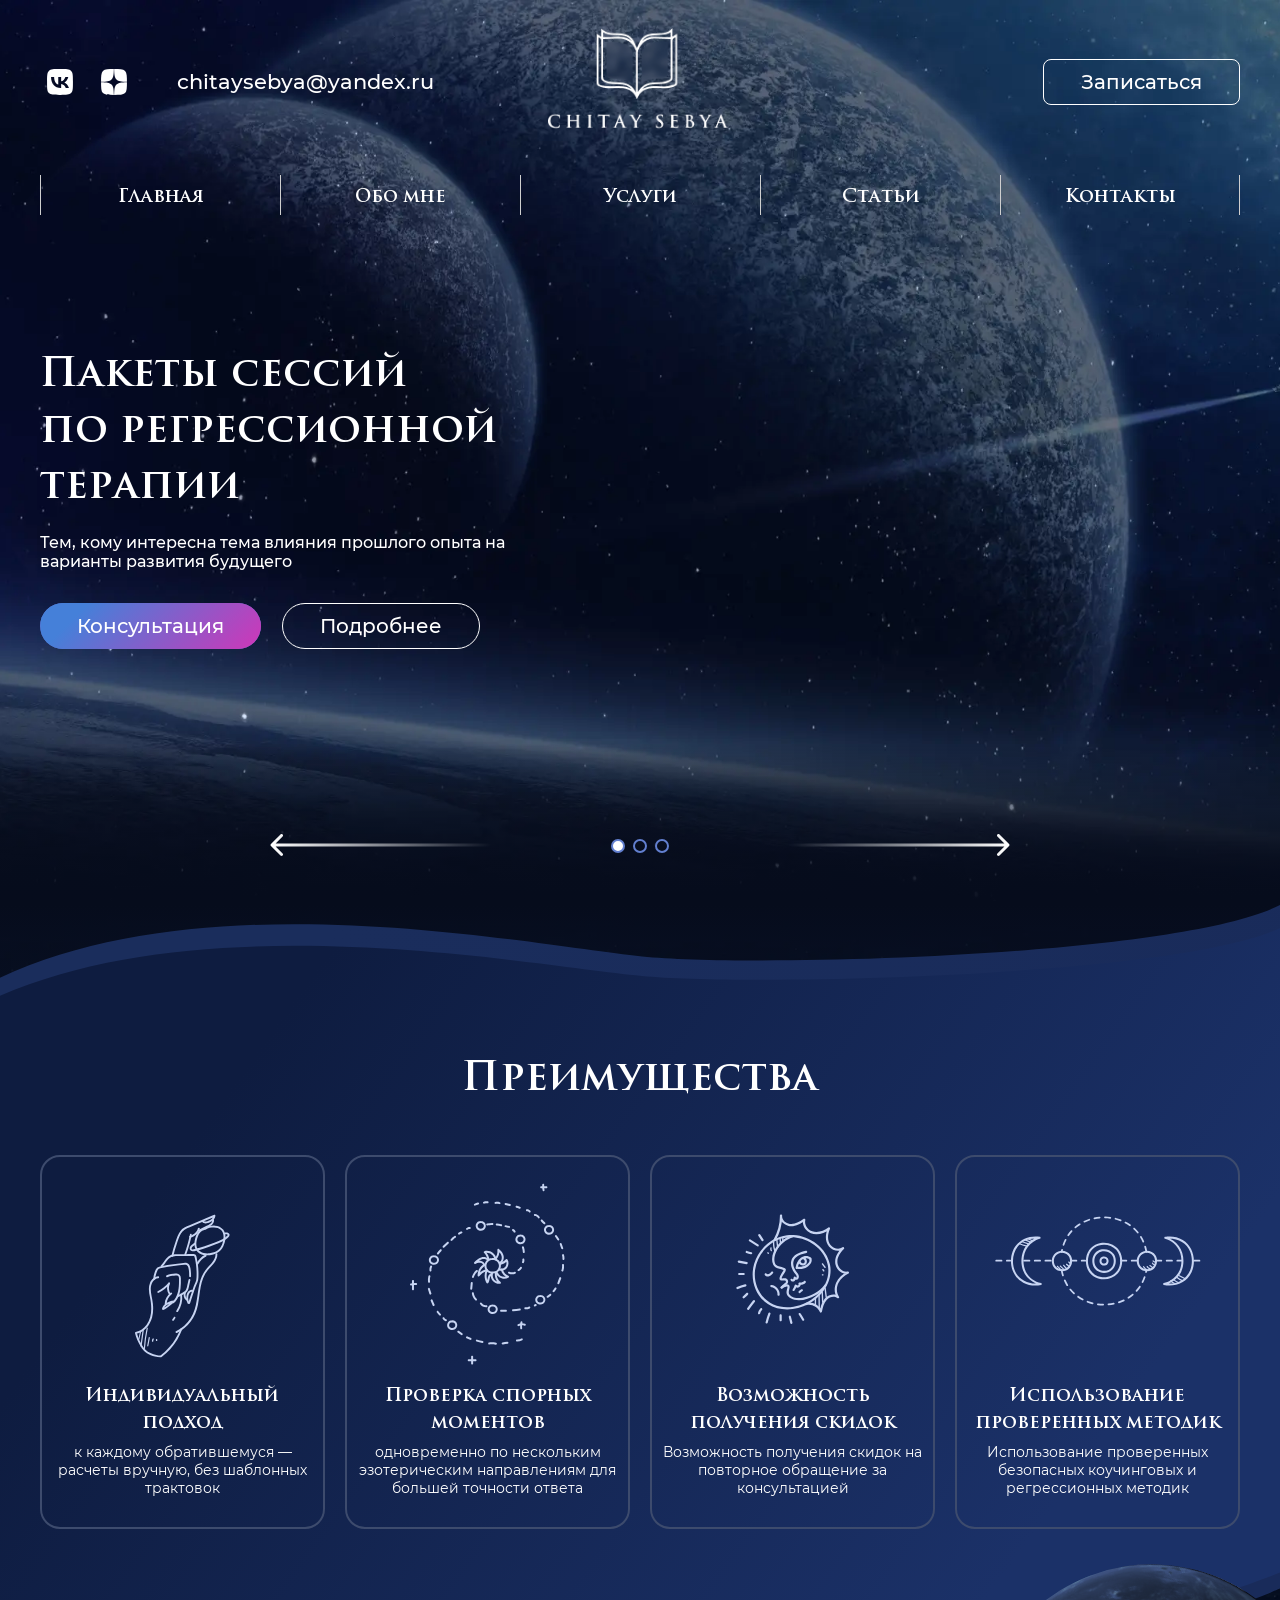
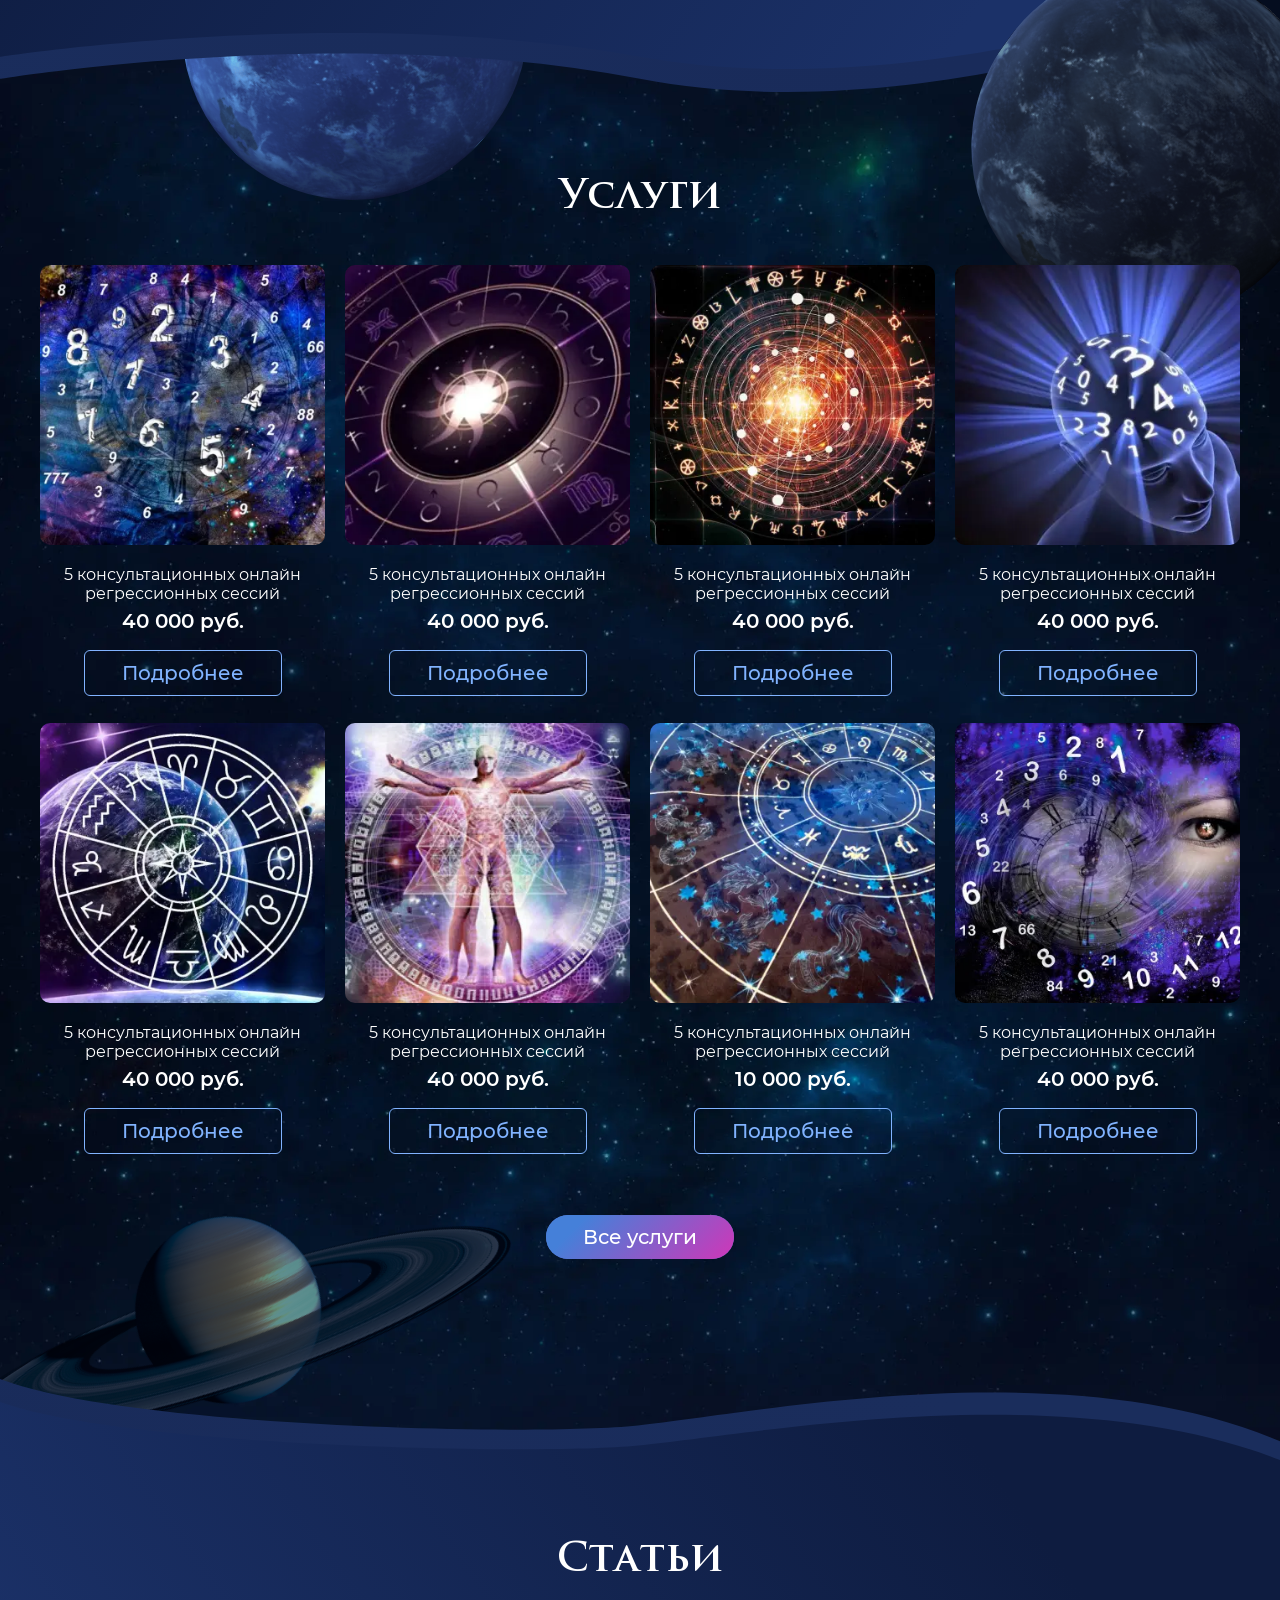
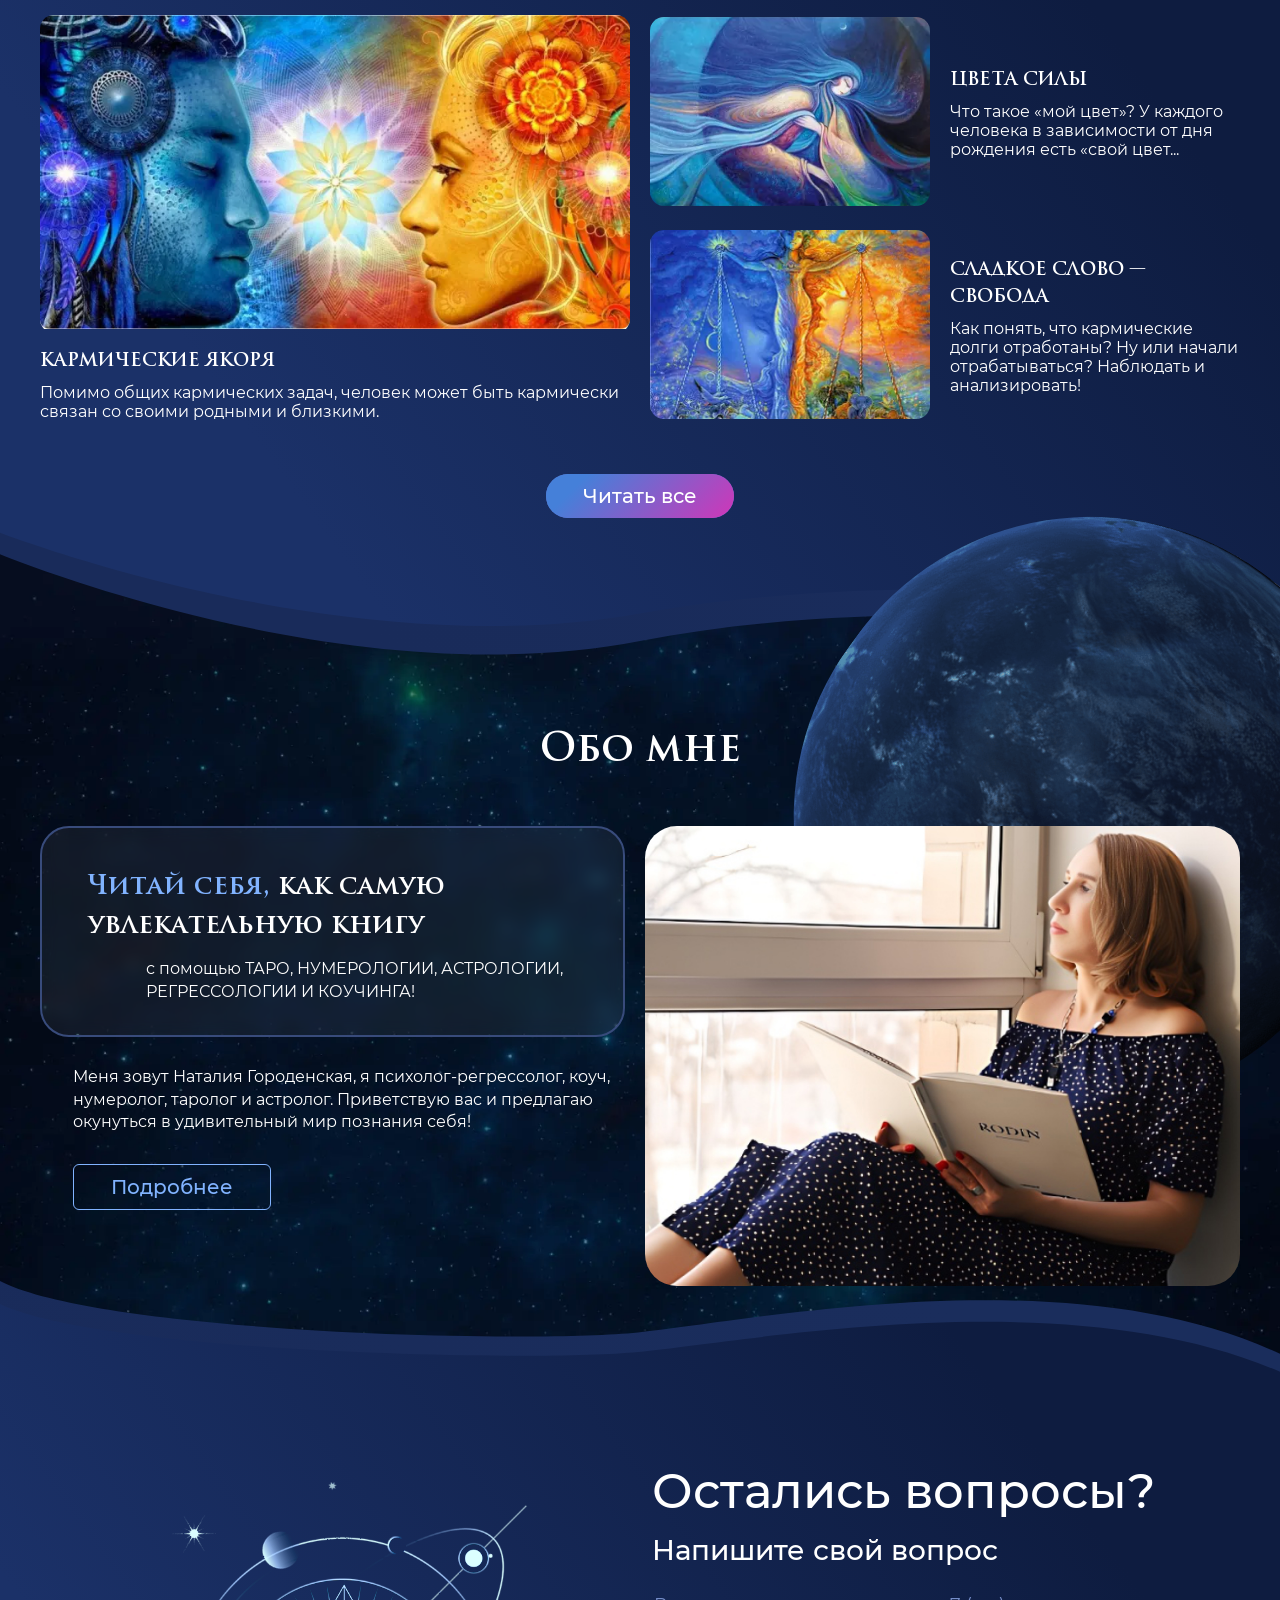
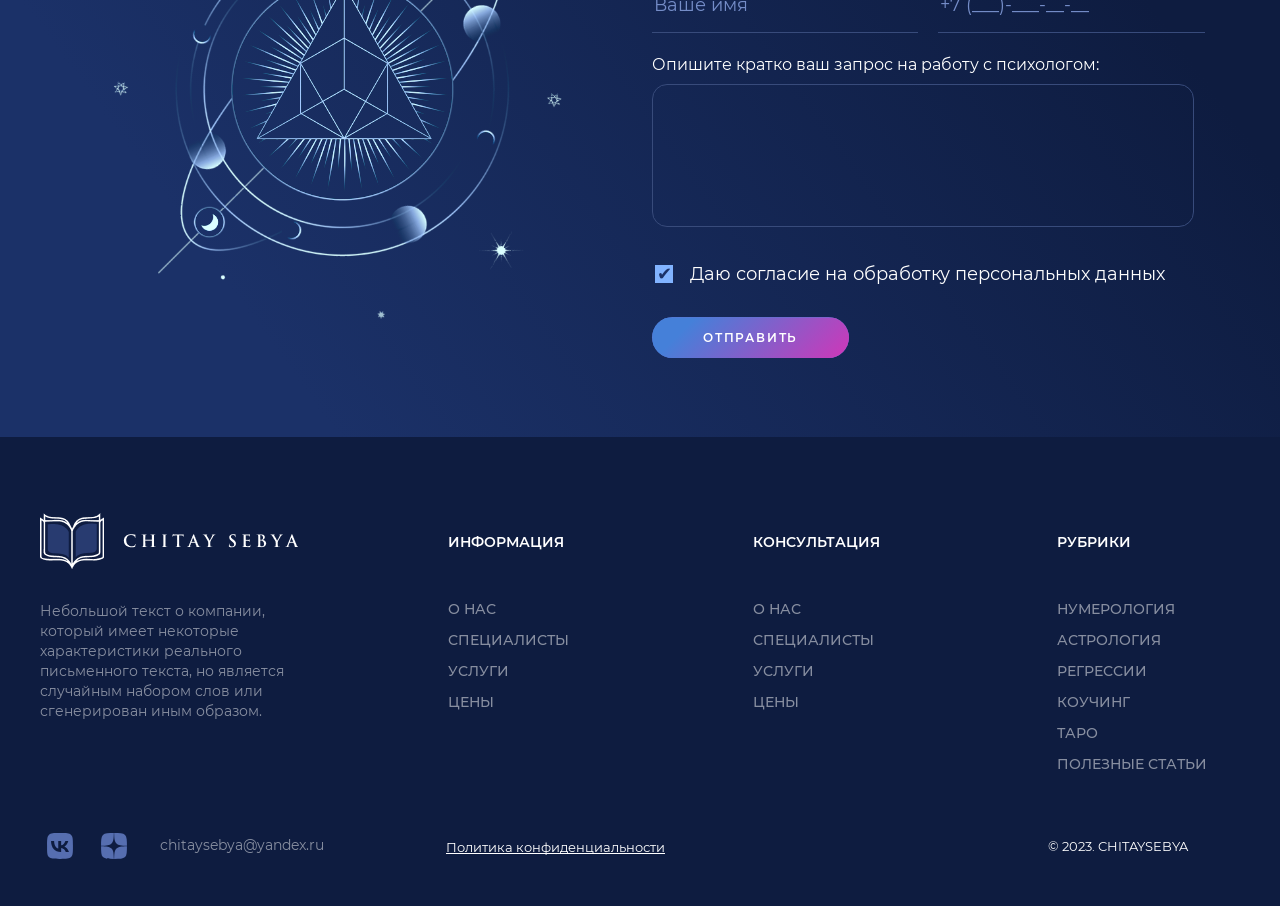
==== commit 88768232: "onearticle part adapt" ====
--- a/index.html
+++ b/index.html
@@ -298,7 +298,7 @@
                             <li class="benefits__item">
                                 <a href="#" class="benefits__link benefits__link-2">
                                     <div class="title benefits__title">
-                                        Провека спорных моментов
+                                        Проверка спорных моментов
                                     </div>
                                     <p class="paragraph">
                                         одновременно по нескольким эзотерическим направлениям для большей точности
